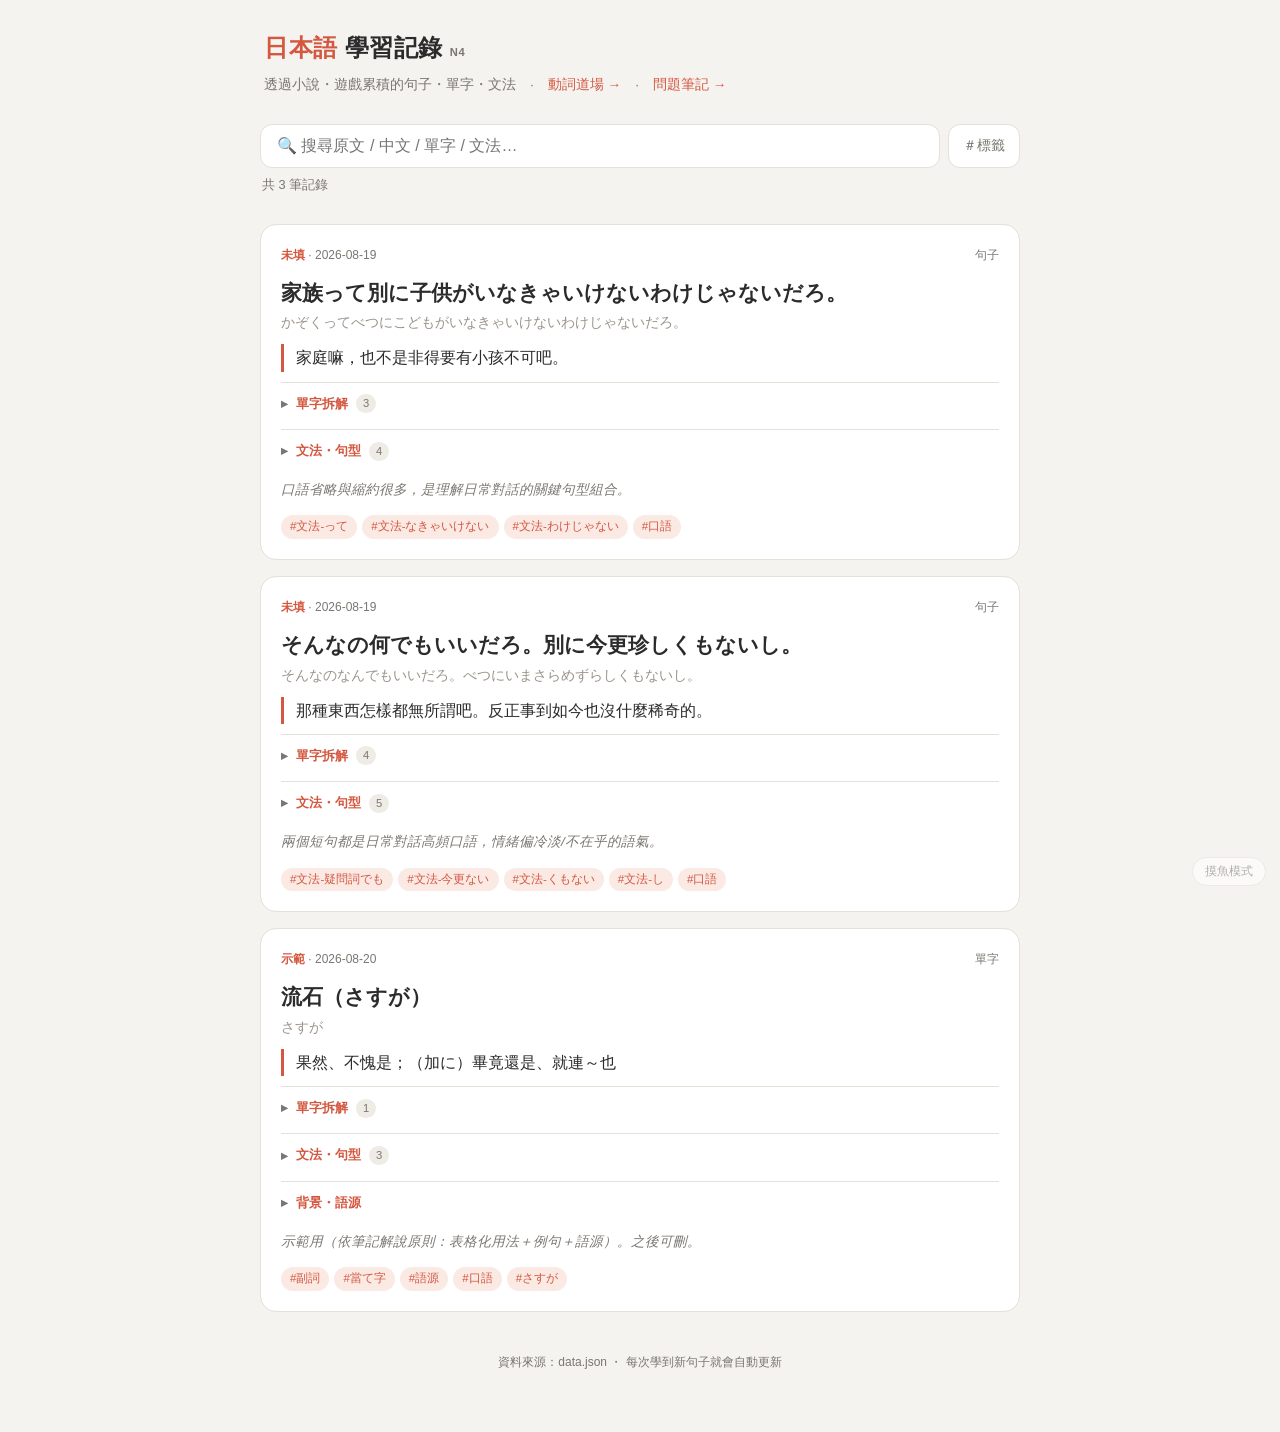
==== index.html @ e1605efd "學習記錄摸魚模式改回純黑白樸素排版(與其他頁一致)，移除偽 Excel 外框 Co-Authored-By: Claude Opus 4.8 <noreply@anthropic.com> Claud" ====
<!DOCTYPE html>
<html lang="zh-Hant">
<head>
<meta charset="UTF-8">
<meta name="viewport" content="width=device-width, initial-scale=1.0">
<title>日文學習記錄 · N4</title>
<style>
  :root {
    --bg: #f5f3ef;
    --card: #ffffff;
    --text: #2b2b2b;
    --muted: #7a7671;
    --accent: #d4573f;
    --accent-soft: #fbe9e4;
    --border: #e5e0d8;
    --tag-bg: #efece6;
    --reading: #9a938a;
    --grammar-bg: #eef4f0;
    --grammar-accent: #4a8c6f;
  }
  @media (prefers-color-scheme: dark) {
    :root {
      --bg: #1b1a18;
      --card: #262421;
      --text: #e8e4dd;
      --muted: #9a938a;
      --accent: #e8735c;
      --accent-soft: #3a2a26;
      --border: #38352f;
      --tag-bg: #322f2a;
      --reading: #8a837a;
      --grammar-bg: #21302a;
      --grammar-accent: #6bbd97;
    }
  }
  * { box-sizing: border-box; margin: 0; padding: 0; }
  body {
    font-family: -apple-system, "Hiragino Sans", "Noto Sans TC", "PingFang TC", sans-serif;
    background: var(--bg);
    color: var(--text);
    line-height: 1.7;
    padding: 0 16px 60px;
    -webkit-font-smoothing: antialiased;
  }
  header {
    max-width: 760px;
    margin: 0 auto;
    padding: 28px 4px 16px;
  }
  h1 { font-size: 1.5rem; letter-spacing: 0.5px; }
  h1 .jp { color: var(--accent); }
  .sub { color: var(--muted); font-size: 0.85rem; margin-top: 4px; }
  .controls {
    position: sticky; top: 0; z-index: 10;
    background: var(--bg);
    max-width: 760px; margin: 0 auto;
    padding: 12px 0;
  }
  #search {
    width: 100%; padding: 12px 16px;
    font-size: 1rem; border-radius: 12px;
    border: 1px solid var(--border);
    background: var(--card); color: var(--text);
    outline: none;
  }
  #search:focus { border-color: var(--accent); }
  .search-row { display: flex; gap: 8px; align-items: stretch; }
  .search-row #search { flex: 1; }
  .tag-toggle {
    flex: 0 0 auto; padding: 0 14px; border-radius: 12px;
    border: 1px solid var(--border); background: var(--card);
    color: var(--muted); font-size: 0.85rem; cursor: pointer; white-space: nowrap;
  }
  .tag-toggle[aria-expanded="true"] { background: var(--accent); color: #fff; border-color: var(--accent); }
  .tags-bar {
    display: flex; flex-wrap: wrap; gap: 6px; margin-top: 10px;
    max-height: 40vh; overflow-y: auto;
  }
  .tags-bar.collapsed { display: none; }
  .tag-filter {
    font-size: 0.78rem; padding: 4px 11px; border-radius: 999px;
    background: var(--tag-bg); color: var(--muted);
    border: 1px solid transparent; cursor: pointer; user-select: none;
  }
  .tag-filter.active { background: var(--accent); color: #fff; }
  .stats { color: var(--muted); font-size: 0.8rem; margin: 6px 2px 0; }
  main { max-width: 760px; margin: 0 auto; }
  .card {
    background: var(--card); border: 1px solid var(--border);
    border-radius: 16px; padding: 20px; margin-top: 16px;
  }
  .card-top {
    display: flex; justify-content: space-between; align-items: baseline;
    gap: 10px; margin-bottom: 12px;
  }
  .meta { font-size: 0.75rem; color: var(--muted); }
  .meta .src { color: var(--accent); font-weight: 600; }
  .original {
    font-size: 1.3rem; font-weight: 600; line-height: 1.55;
  }
  ruby rt { color: var(--reading); font-size: 0.55em; }
  .reading { color: var(--reading); font-size: 0.85rem; margin-top: 2px; }
  .translation {
    margin-top: 10px; padding-left: 12px;
    border-left: 3px solid var(--accent); color: var(--text);
  }
  .section-label {
    font-size: 0.72rem; color: var(--muted); letter-spacing: 1px;
    text-transform: uppercase; margin: 16px 0 6px;
  }
  details.sec { margin-top: 10px; border-top: 1px solid var(--border); }
  details.sec > summary {
    list-style: none; cursor: pointer; padding: 10px 0 4px;
    font-size: 0.82rem; color: var(--accent); font-weight: 600;
    display: flex; align-items: center; gap: 8px;
  }
  details.sec > summary::-webkit-details-marker { display: none; }
  details.sec > summary::before {
    content: "▸"; color: var(--muted); font-size: 0.8rem; transition: transform 0.15s;
  }
  details.sec[open] > summary::before { transform: rotate(90deg); }
  details.sec > summary .cnt {
    font-size: 0.7rem; background: var(--tag-bg); color: var(--muted);
    padding: 0 7px; border-radius: 999px; font-weight: 400;
  }
  body.work details.sec > summary { color: #333; }
  .word-row {
    display: flex; gap: 8px; flex-wrap: wrap; align-items: baseline;
    padding: 5px 0; border-bottom: 1px dashed var(--border);
  }
  .word-row:last-child { border-bottom: none; }
  .w-jp { font-weight: 600; }
  .w-reading { color: var(--reading); font-size: 0.82rem; }
  .w-pos {
    font-size: 0.68rem; background: var(--tag-bg); color: var(--muted);
    padding: 1px 7px; border-radius: 6px;
  }
  .w-mean { color: var(--text); font-size: 0.92rem; }
  .grammar {
    background: var(--grammar-bg); border-radius: 12px;
    padding: 12px 14px; margin-top: 8px;
  }
  .g-point {
    font-weight: 700; color: var(--grammar-accent);
    font-size: 0.98rem; margin-bottom: 4px;
  }
  .g-explain { font-size: 0.92rem; }
  .background {
    background: var(--grammar-bg); border-radius: 12px;
    padding: 12px 14px; margin-top: 8px; font-size: 0.9rem;
  }
  body.work .background { background: #f6f6f6; border-radius: 3px; }
  .note {
    margin-top: 12px; font-size: 0.85rem; color: var(--muted);
    font-style: italic;
  }
  .card-tags { display: flex; flex-wrap: wrap; gap: 5px; margin-top: 14px; }
  .card-tag {
    font-size: 0.72rem; padding: 2px 9px; border-radius: 999px;
    background: var(--accent-soft); color: var(--accent); cursor: pointer;
  }
  .empty { text-align: center; color: var(--muted); padding: 60px 20px; }
  footer { max-width: 760px; margin: 40px auto 0; color: var(--muted); font-size: 0.75rem; text-align: center; }

  /* 切換鈕 */
  .work-toggle {
    position: fixed; right: 14px; bottom: 14px; z-index: 50;
    font-size: 0.72rem; padding: 6px 12px; border-radius: 999px;
    background: var(--card); color: var(--muted);
    border: 1px solid var(--border); cursor: pointer; opacity: 0.55;
  }
  .work-toggle:hover { opacity: 1; }

  /* ===== 摸魚模式（WORK）：純黑白樸素排版 ===== */
  body.work {
    background: #fff; color: #1f1f1f;
    font-family: "Segoe UI", Arial, "Noto Sans TC", sans-serif;
    font-size: 13px;
  }
  body.work header .sub, body.work footer { display: none; }
  body.work h1, body.work h1 .jp, body.work h1 span { color: #202020 !important; font-size: 1rem !important; letter-spacing: 0; }
  body.work header { padding: 14px 4px 6px; border-bottom: 1px solid #d9d9d9; }
  body.work .controls { background: #fff; }
  body.work #search { border-radius: 3px; border: 1px solid #c8c8c8; background: #fff; color: #202020; }
  body.work #search:focus { border-color: #808080; }
  body.work .tag-toggle { background: #fff; color: #555; border: 1px solid #c8c8c8; }
  body.work .tag-toggle[aria-expanded="true"] { background: #555; color: #fff; border-color: #555; }
  body.work .tag-filter { border-radius: 3px; background: #f0f0f0; color: #555; border: 1px solid #dcdcdc; }
  body.work .tag-filter.active { background: #555; color: #fff; border-color: #555; }
  body.work .stats { color: #808080; }
  body.work .card { background: #fff; border: none; border-bottom: 1px solid #e2e2e2; border-radius: 0; padding: 12px 0; }
  body.work .card-top { margin-bottom: 6px; }
  body.work .meta, body.work .meta .src { color: #909090; font-weight: 400; }
  body.work .original { font-size: 1rem; font-weight: 600; color: #202020; }
  body.work .reading, body.work .w-reading, body.work ruby rt { color: #999; }
  body.work .translation { border-left: 2px solid #c8c8c8; color: #404040; }
  body.work .section-label { color: #a0a0a0; }
  body.work .w-pos { background: #f0f0f0; color: #777; border-radius: 2px; }
  body.work .grammar { background: #f6f6f6; border-radius: 3px; }
  body.work .g-point { color: #333; }
  body.work .g-explain { color: #404040; }
  body.work .card-tag { background: #f0f0f0; color: #777; border-radius: 2px; }
  body.work .note { color: #999; }
  body.work .work-toggle { background: #fff; color: #999; border: 1px solid #d0d0d0; opacity: 0.4; }
</style>
</head>
<body>
<header>
  <h1><span class="jp">日本語</span> 學習記錄 <span style="font-size:0.7rem;color:var(--muted);">N4</span></h1>
  <div class="sub">透過小說・遊戲累積的句子・單字・文法　·　<a href="drill.html" style="color:var(--accent);text-decoration:none;">動詞道場 →</a>　·　<a href="questions.html" style="color:var(--accent);text-decoration:none;">問題筆記 →</a></div>
</header>

<div class="controls">
  <div class="search-row">
    <input id="search" type="search" placeholder="🔍 搜尋原文 / 中文 / 單字 / 文法…">
    <button class="tag-toggle" id="tagToggle" aria-expanded="false">＃標籤</button>
  </div>
  <div class="tags-bar collapsed" id="tagsBar"></div>
  <div class="stats" id="stats"></div>
</div>

<main id="list"></main>
<footer>資料來源：data.json ・ 每次學到新句子就會自動更新</footer>

<button class="work-toggle" id="workToggle" title="切換摸魚模式（快捷鍵：Esc）">摸魚模式</button>

<script>
let ENTRIES = [];
let activeTag = null;
let query = "";

async function load() {
  try {
    const res = await fetch("data.json?_=" + Date.now());
    const data = await res.json();
    ENTRIES = (data.entries || []).slice().reverse(); // 最新在上
  } catch (e) {
    document.getElementById("list").innerHTML =
      '<div class="empty">無法載入 data.json<br>' + e + '</div>';
    return;
  }
  renderTags();
  render();
}

function allTags() {
  const s = new Set();
  ENTRIES.forEach(e => (e.tags || []).forEach(t => s.add(t)));
  return [...s].sort();
}

function renderTags() {
  const bar = document.getElementById("tagsBar");
  const tags = allTags();
  bar.innerHTML = "";
  tags.forEach(t => {
    const el = document.createElement("span");
    el.className = "tag-filter" + (activeTag === t ? " active" : "");
    el.textContent = "#" + t;
    el.onclick = () => { activeTag = (activeTag === t ? null : t); collapseTags(); renderTags(); render(); };
    bar.appendChild(el);
  });
}

function matches(e) {
  if (activeTag && !(e.tags || []).includes(activeTag)) return false;
  if (!query) return true;
  const q = query.toLowerCase();
  const hay = [
    e.original, e.reading, e.translation, e.source, e.note,
    ...(e.tags || []),
    ...(e.words || []).flatMap(w => [w.word, w.reading, w.meaning]),
    ...(e.grammar || []).flatMap(g => [g.point, g.explain])
  ].join(" ").toLowerCase();
  return hay.includes(q);
}

function esc(s) {
  return (s || "").replace(/[&<>]/g, c => ({ "&": "&amp;", "<": "&lt;", ">": "&gt;" }[c]));
}

function render() {
  const list = document.getElementById("list");
  const filtered = ENTRIES.filter(matches);
  document.getElementById("stats").textContent =
    `共 ${ENTRIES.length} 筆記錄` + (filtered.length !== ENTRIES.length ? `，符合 ${filtered.length} 筆` : "");
  if (!filtered.length) {
    list.innerHTML = '<div class="empty">找不到符合的記錄</div>';
    return;
  }
  list.innerHTML = filtered.map(cardHTML).join("");
  list.querySelectorAll(".card-tag").forEach(el => {
    el.onclick = () => { activeTag = el.dataset.tag; renderTags(); render(); window.scrollTo({top:0,behavior:"smooth"}); };
  });
}

function cardHTML(e) {
  const words = (e.words || []).map(w => `
    <div class="word-row">
      <span class="w-jp">${esc(w.word)}</span>
      ${w.reading && w.reading !== w.word ? `<span class="w-reading">${esc(w.reading)}</span>` : ""}
      ${w.pos ? `<span class="w-pos">${esc(w.pos)}</span>` : ""}
      <span class="w-mean">${esc(w.meaning)}</span>
    </div>`).join("");
  const grammar = (e.grammar || []).map(g => `
    <div class="grammar">
      <div class="g-point">${esc(g.point)}</div>
      <div class="g-explain">${esc(g.explain)}</div>
    </div>`).join("");
  const tags = (e.tags || []).map(t =>
    `<span class="card-tag" data-tag="${esc(t)}">#${esc(t)}</span>`).join("");
  return `
  <div class="card">
    <div class="card-top">
      <div class="meta"><span class="src">${esc(e.source || "—")}</span> · ${esc(e.date || "")}</div>
      <div class="meta">${e.type === "word" ? "單字" : "句子"}</div>
    </div>
    <div class="original">${esc(e.original)}</div>
    ${e.reading ? `<div class="reading">${esc(e.reading)}</div>` : ""}
    ${e.translation ? `<div class="translation">${esc(e.translation)}</div>` : ""}
    ${words ? `<details class="sec"><summary>單字拆解 <span class="cnt">${(e.words||[]).length}</span></summary>${words}</details>` : ""}
    ${grammar ? `<details class="sec"><summary>文法・句型 <span class="cnt">${(e.grammar||[]).length}</span></summary>${grammar}</details>` : ""}
    ${e.background ? `<details class="sec"><summary>背景・語源</summary><div class="background">${esc(e.background)}</div></details>` : ""}
    ${e.note ? `<div class="note">${esc(e.note)}</div>` : ""}
    ${tags ? `<div class="card-tags">${tags}</div>` : ""}
  </div>`;
}

document.getElementById("search").addEventListener("input", ev => {
  query = ev.target.value.trim();
  render();
});

// 標籤收合切換
const tagToggle = document.getElementById("tagToggle");
function collapseTags() {
  document.getElementById("tagsBar").classList.add("collapsed");
  tagToggle.setAttribute("aria-expanded", "false");
}
tagToggle.onclick = () => {
  const bar = document.getElementById("tagsBar");
  const open = bar.classList.toggle("collapsed") === false;
  tagToggle.setAttribute("aria-expanded", open ? "true" : "false");
};

// ===== 摸魚模式（純黑白樸素） =====
const workBtn = document.getElementById("workToggle");
function applyWork(on) {
  document.body.classList.toggle("work", on);
  document.title = on ? "工作紀錄_2026Q3.xlsx - Excel" : "日文學習記錄 · N4";
  workBtn.textContent = on ? "一般模式" : "摸魚模式";
  localStorage.setItem("workMode", on ? "1" : "0");
}
workBtn.onclick = () => applyWork(!document.body.classList.contains("work"));
document.addEventListener("keydown", e => {
  if (e.key === "Escape") applyWork(!document.body.classList.contains("work"));
});
applyWork(localStorage.getItem("workMode") === "1");

load();
</script>
</body>
</html>
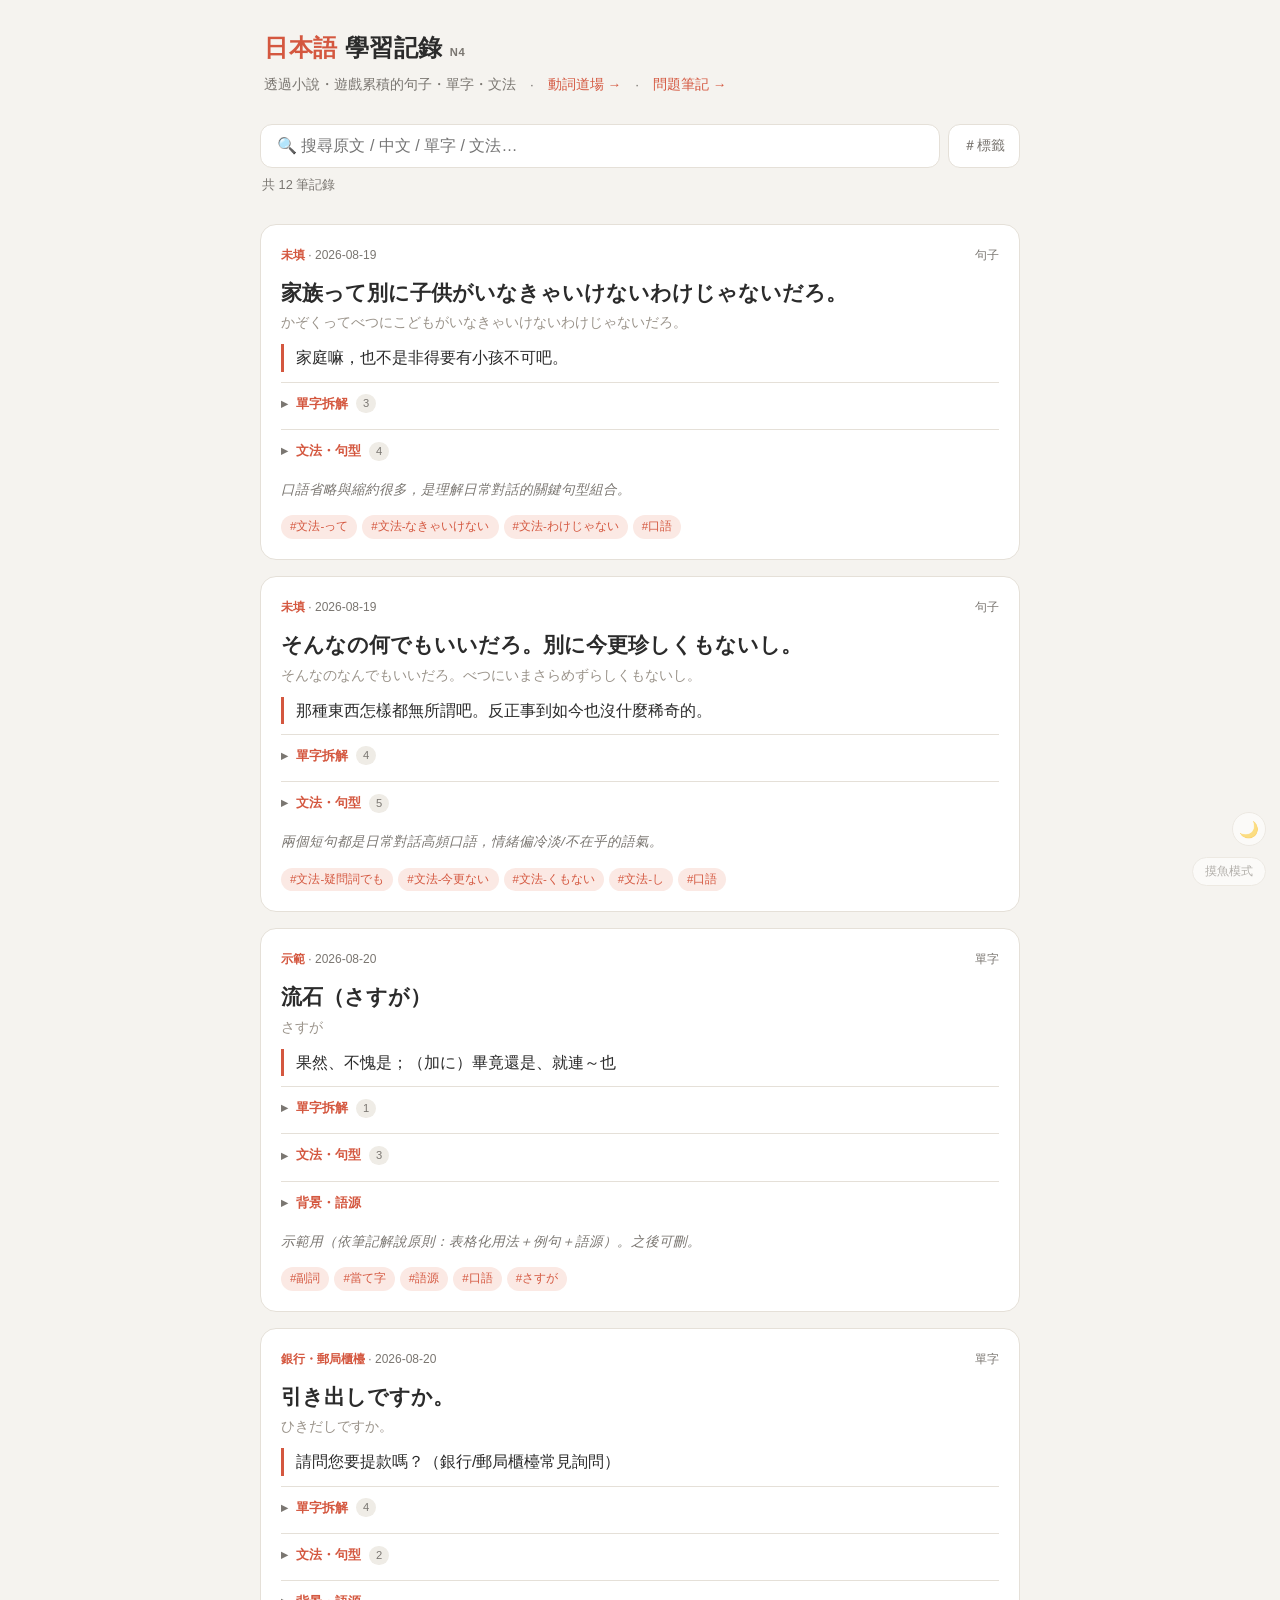
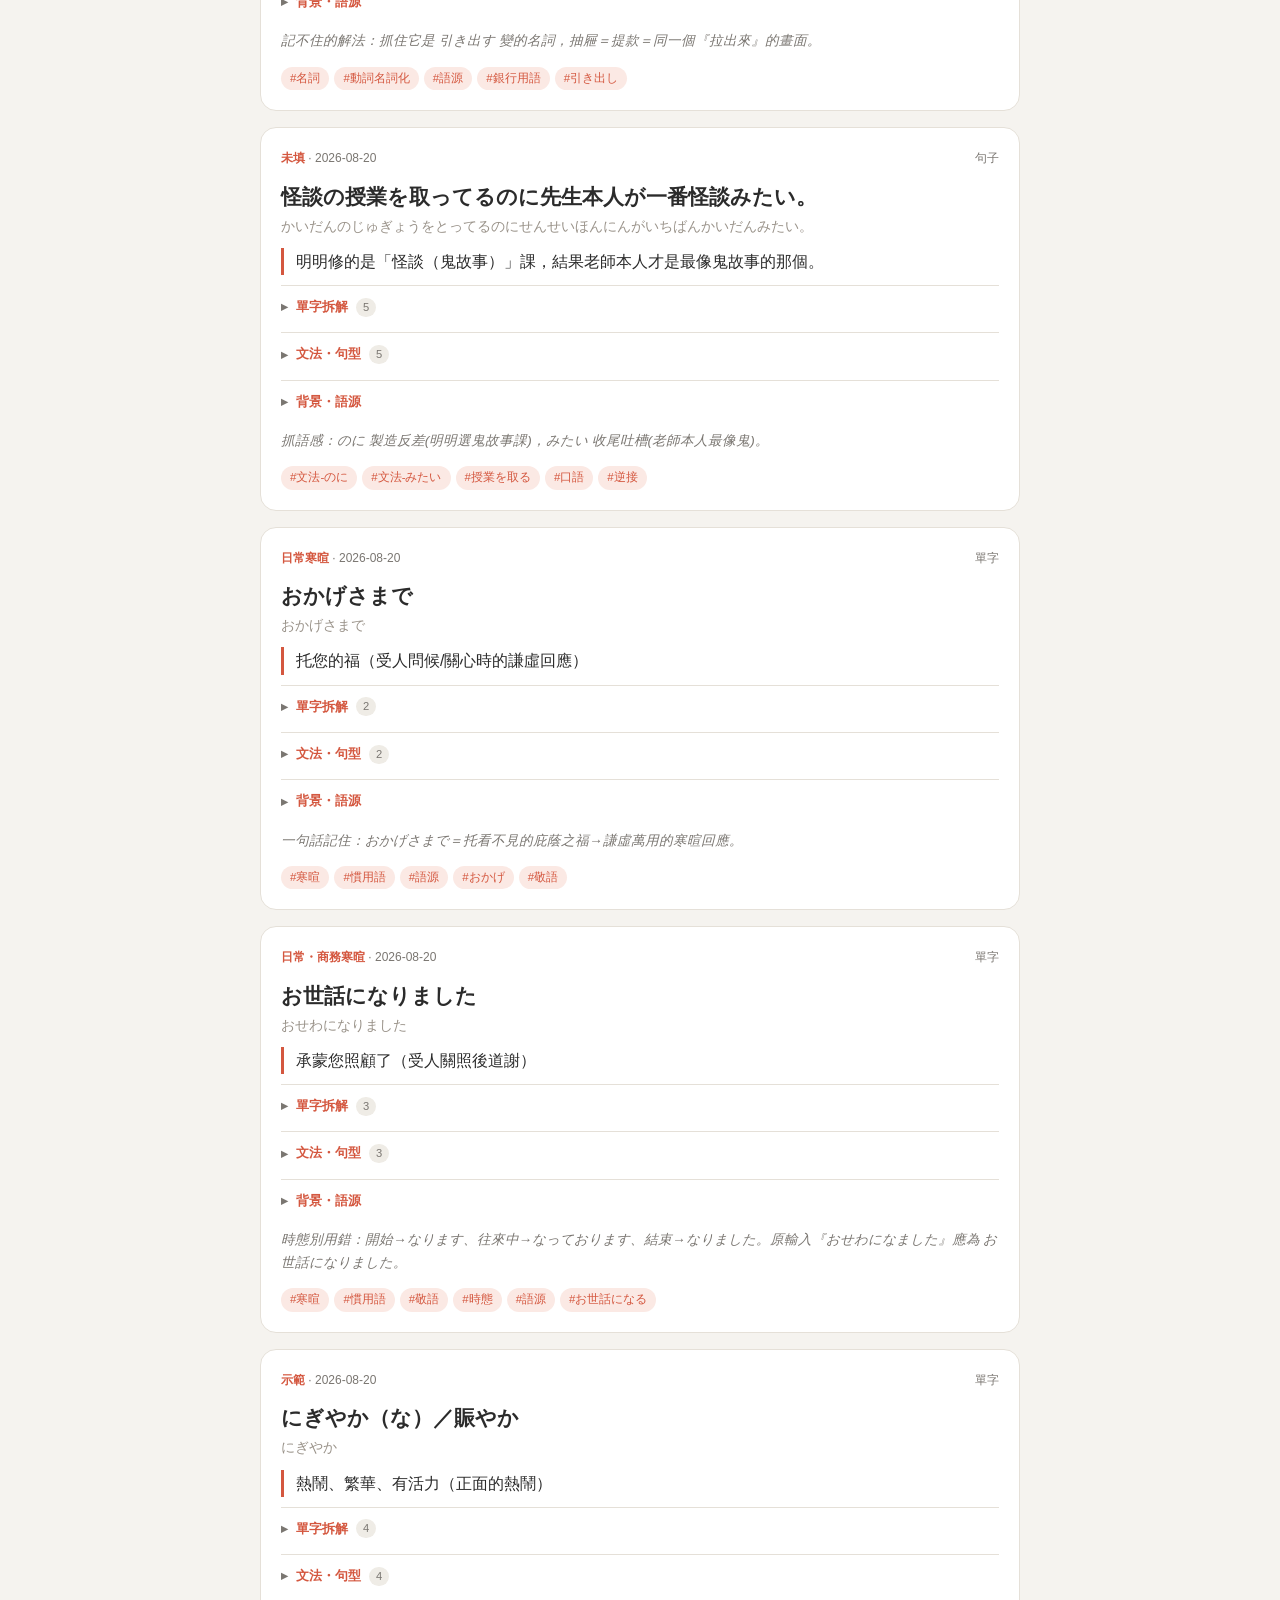
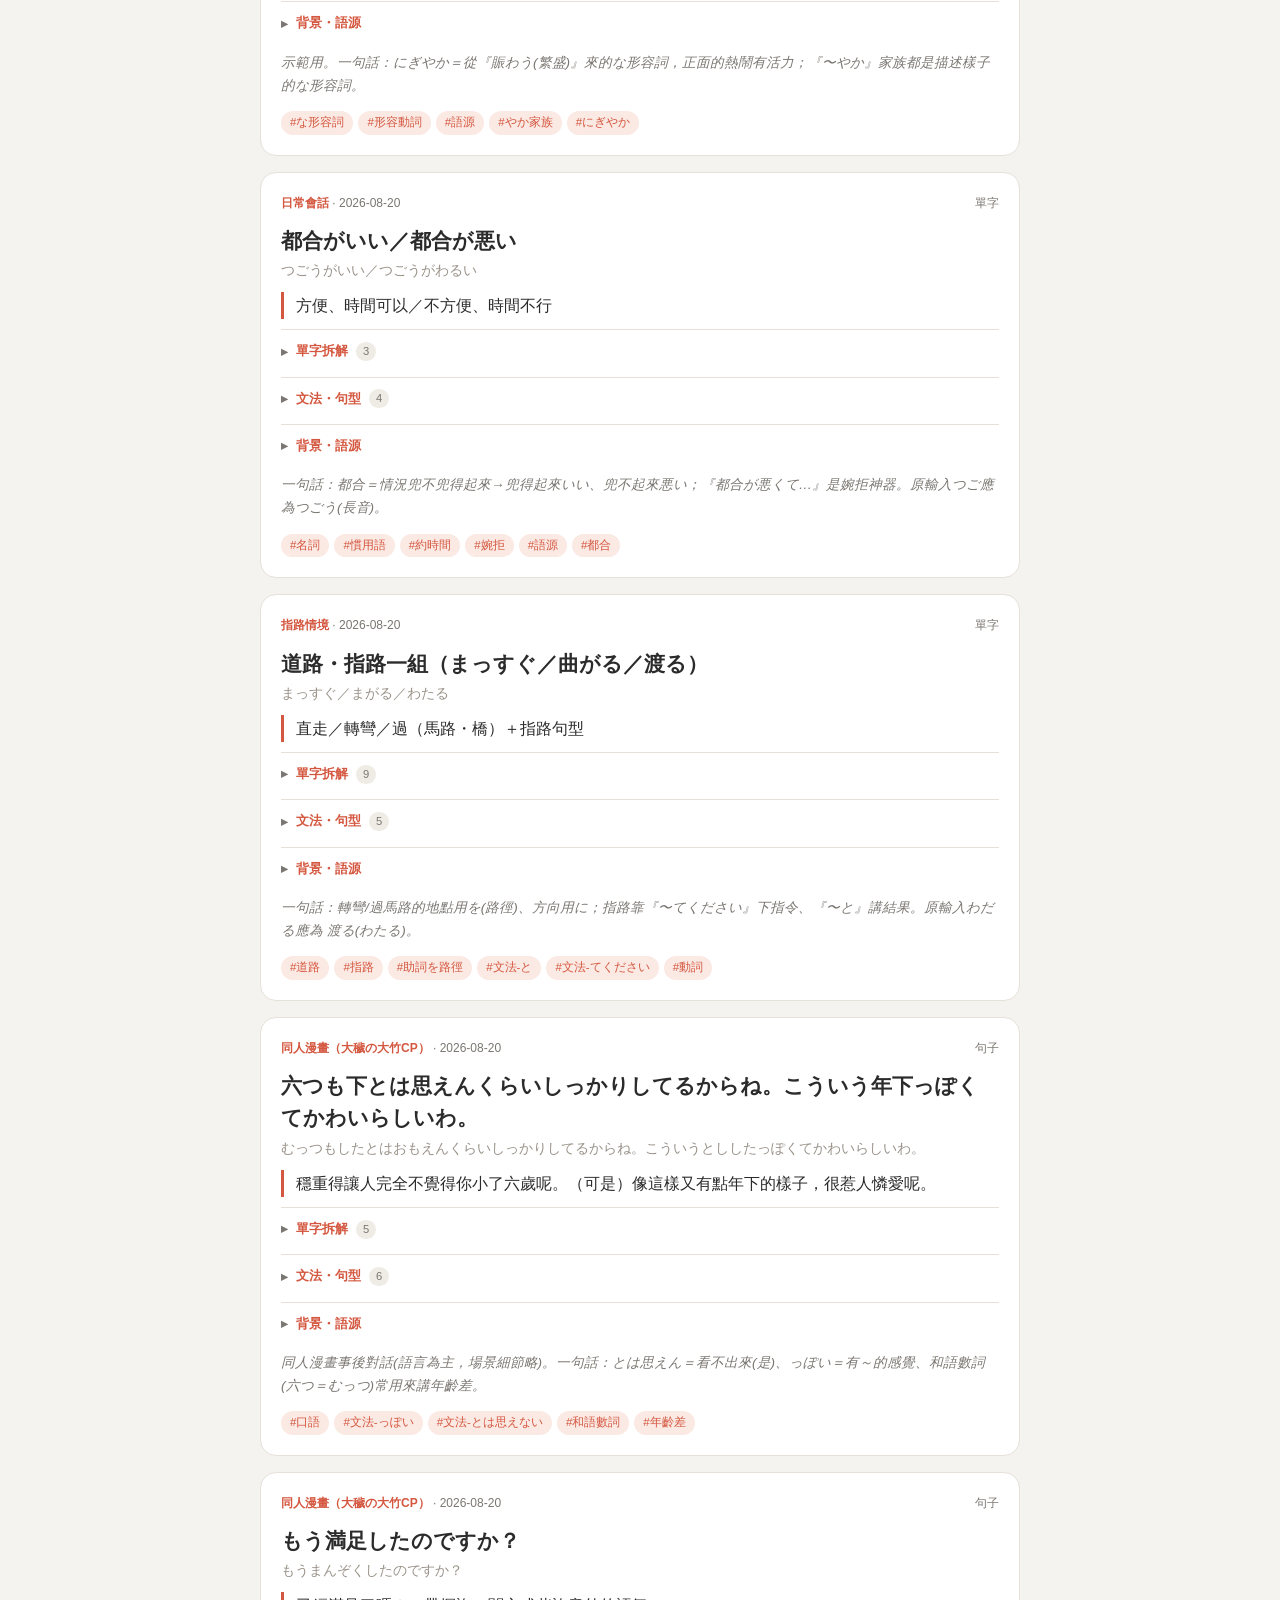
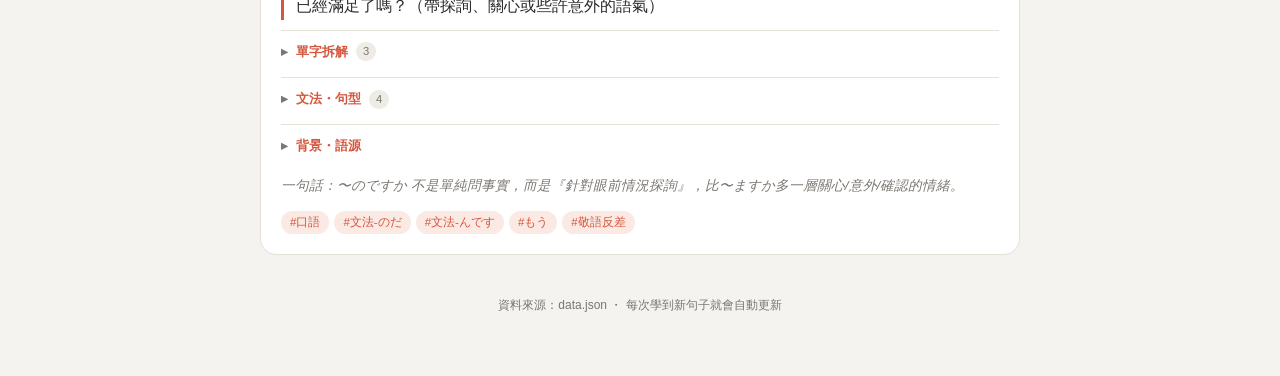
==== commit 2a8c2fc2: "三頁新增手動深色/淺色模式切換鈕(🌙/☀️)，獨立於系統設定並記住選擇，摸魚模式時隱藏 Co-Authored-By: Claude Sonnet 5 <noreply@anthropic.com> " ====
--- a/index.html
+++ b/index.html
@@ -19,7 +19,7 @@
     --grammar-accent: #4a8c6f;
   }
   @media (prefers-color-scheme: dark) {
-    :root {
+    :root:not([data-theme="light"]) {
       --bg: #1b1a18;
       --card: #262421;
       --text: #e8e4dd;
@@ -33,6 +33,19 @@
       --grammar-accent: #6bbd97;
     }
   }
+  :root[data-theme="dark"] {
+    --bg: #1b1a18;
+    --card: #262421;
+    --text: #e8e4dd;
+    --muted: #9a938a;
+    --accent: #e8735c;
+    --accent-soft: #3a2a26;
+    --border: #38352f;
+    --tag-bg: #322f2a;
+    --reading: #8a837a;
+    --grammar-bg: #21302a;
+    --grammar-accent: #6bbd97;
+  }
   * { box-sizing: border-box; margin: 0; padding: 0; }
   body {
     font-family: -apple-system, "Hiragino Sans", "Noto Sans TC", "PingFang TC", sans-serif;
@@ -170,6 +183,15 @@
     border: 1px solid var(--border); cursor: pointer; opacity: 0.55;
   }
   .work-toggle:hover { opacity: 1; }
+  .theme-toggle {
+    position: fixed; right: 14px; bottom: 54px; z-index: 50;
+    width: 34px; height: 34px; border-radius: 999px;
+    background: var(--card); color: var(--muted);
+    border: 1px solid var(--border); cursor: pointer; opacity: 0.55;
+    font-size: 1rem; display: flex; align-items: center; justify-content: center;
+  }
+  .theme-toggle:hover { opacity: 1; }
+  body.work .theme-toggle { display: none; }
 
   /* ===== 摸魚模式（WORK）：純黑白樸素排版 ===== */
   body.work {
@@ -222,6 +244,7 @@
 <main id="list"></main>
 <footer>資料來源：data.json ・ 每次學到新句子就會自動更新</footer>
 
+<button class="theme-toggle" id="themeToggle" title="切換深色/淺色模式">🌙</button>
 <button class="work-toggle" id="workToggle" title="切換摸魚模式（快捷鍵：Esc）">摸魚模式</button>
 
 <script>
@@ -343,6 +366,25 @@
   tagToggle.setAttribute("aria-expanded", open ? "true" : "false");
 };
 
+// ===== 深色/淺色模式 =====
+const themeBtn = document.getElementById("themeToggle");
+function applyTheme(theme) {
+  // theme: "dark" | "light" | null(跟隨系統)
+  if (theme) document.documentElement.setAttribute("data-theme", theme);
+  else document.documentElement.removeAttribute("data-theme");
+  const isDark = theme ? theme === "dark" :
+    window.matchMedia("(prefers-color-scheme: dark)").matches;
+  themeBtn.textContent = isDark ? "☀️" : "🌙";
+}
+themeBtn.onclick = () => {
+  const cur = document.documentElement.getAttribute("data-theme");
+  const isDarkNow = cur ? cur === "dark" : window.matchMedia("(prefers-color-scheme: dark)").matches;
+  const next = isDarkNow ? "light" : "dark";
+  localStorage.setItem("theme", next);
+  applyTheme(next);
+};
+applyTheme(localStorage.getItem("theme"));
+
 // ===== 摸魚模式（純黑白樸素） =====
 const workBtn = document.getElementById("workToggle");
 function applyWork(on) {
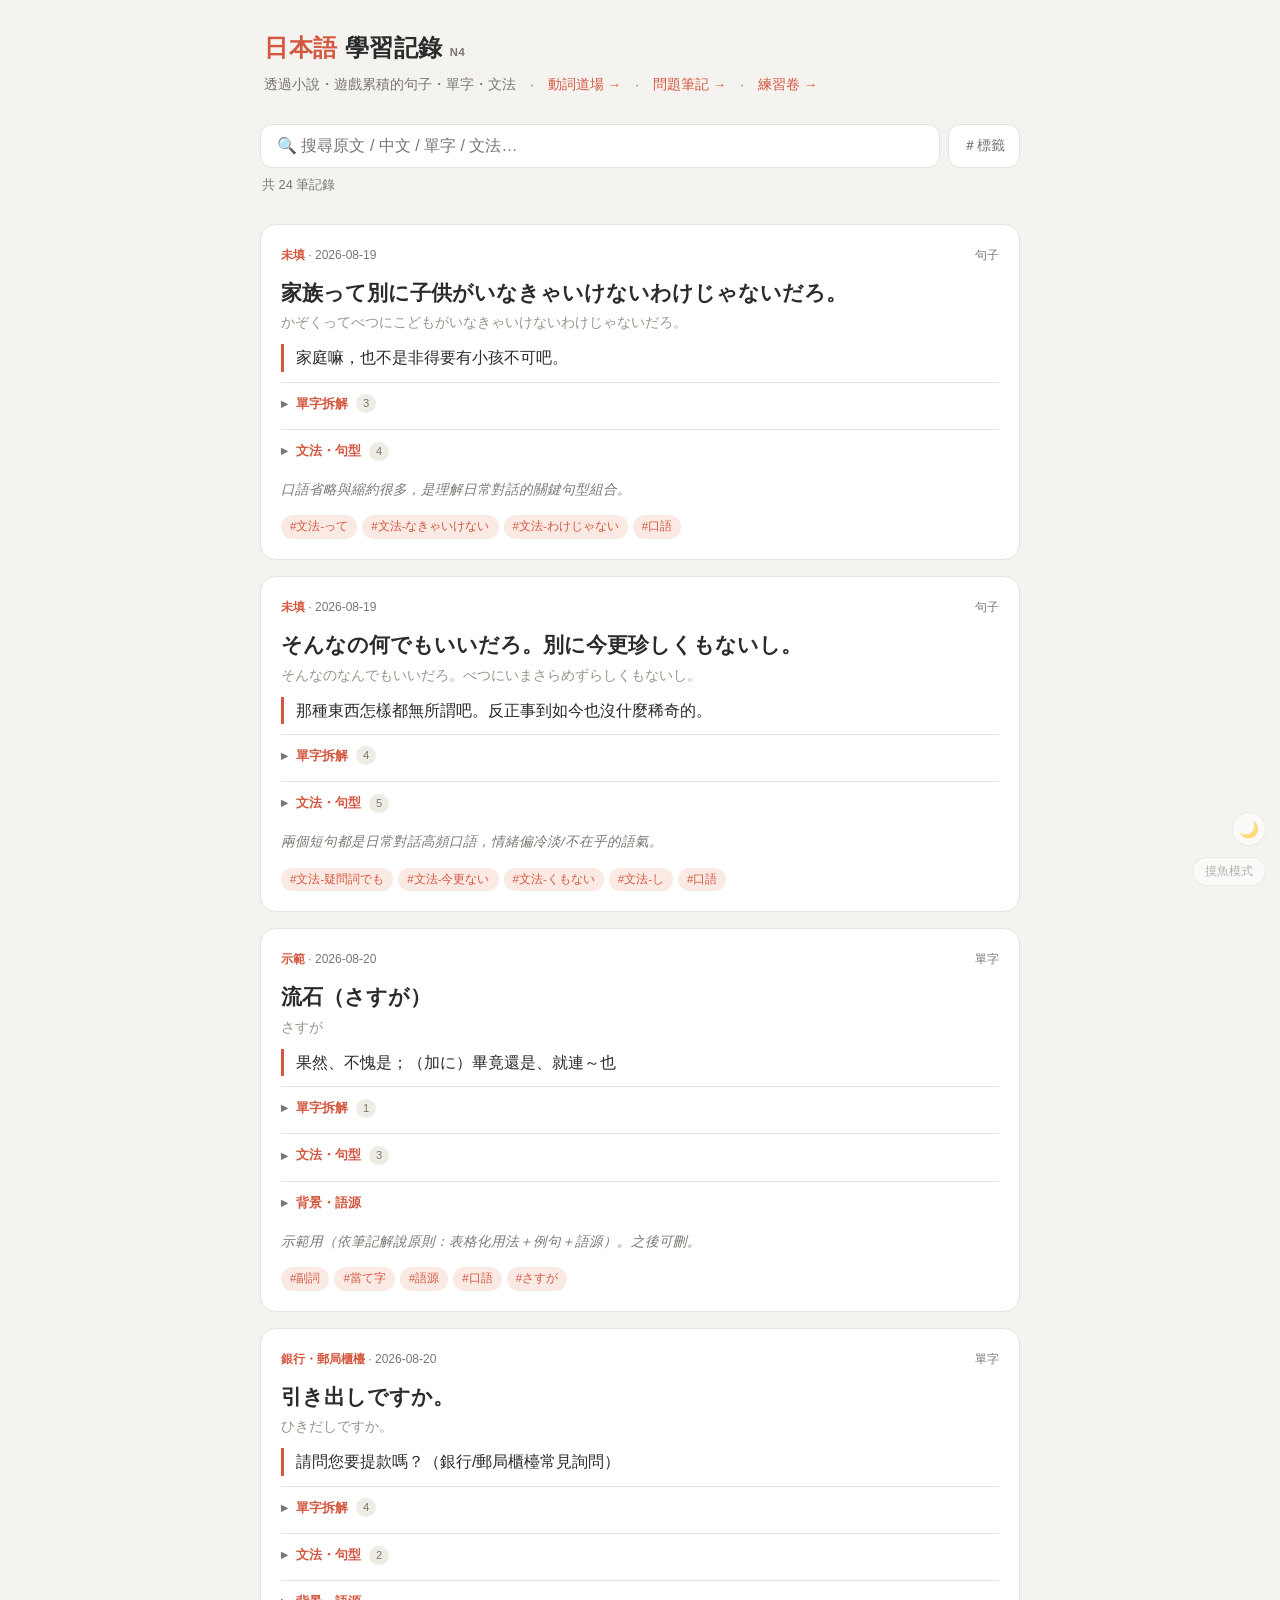
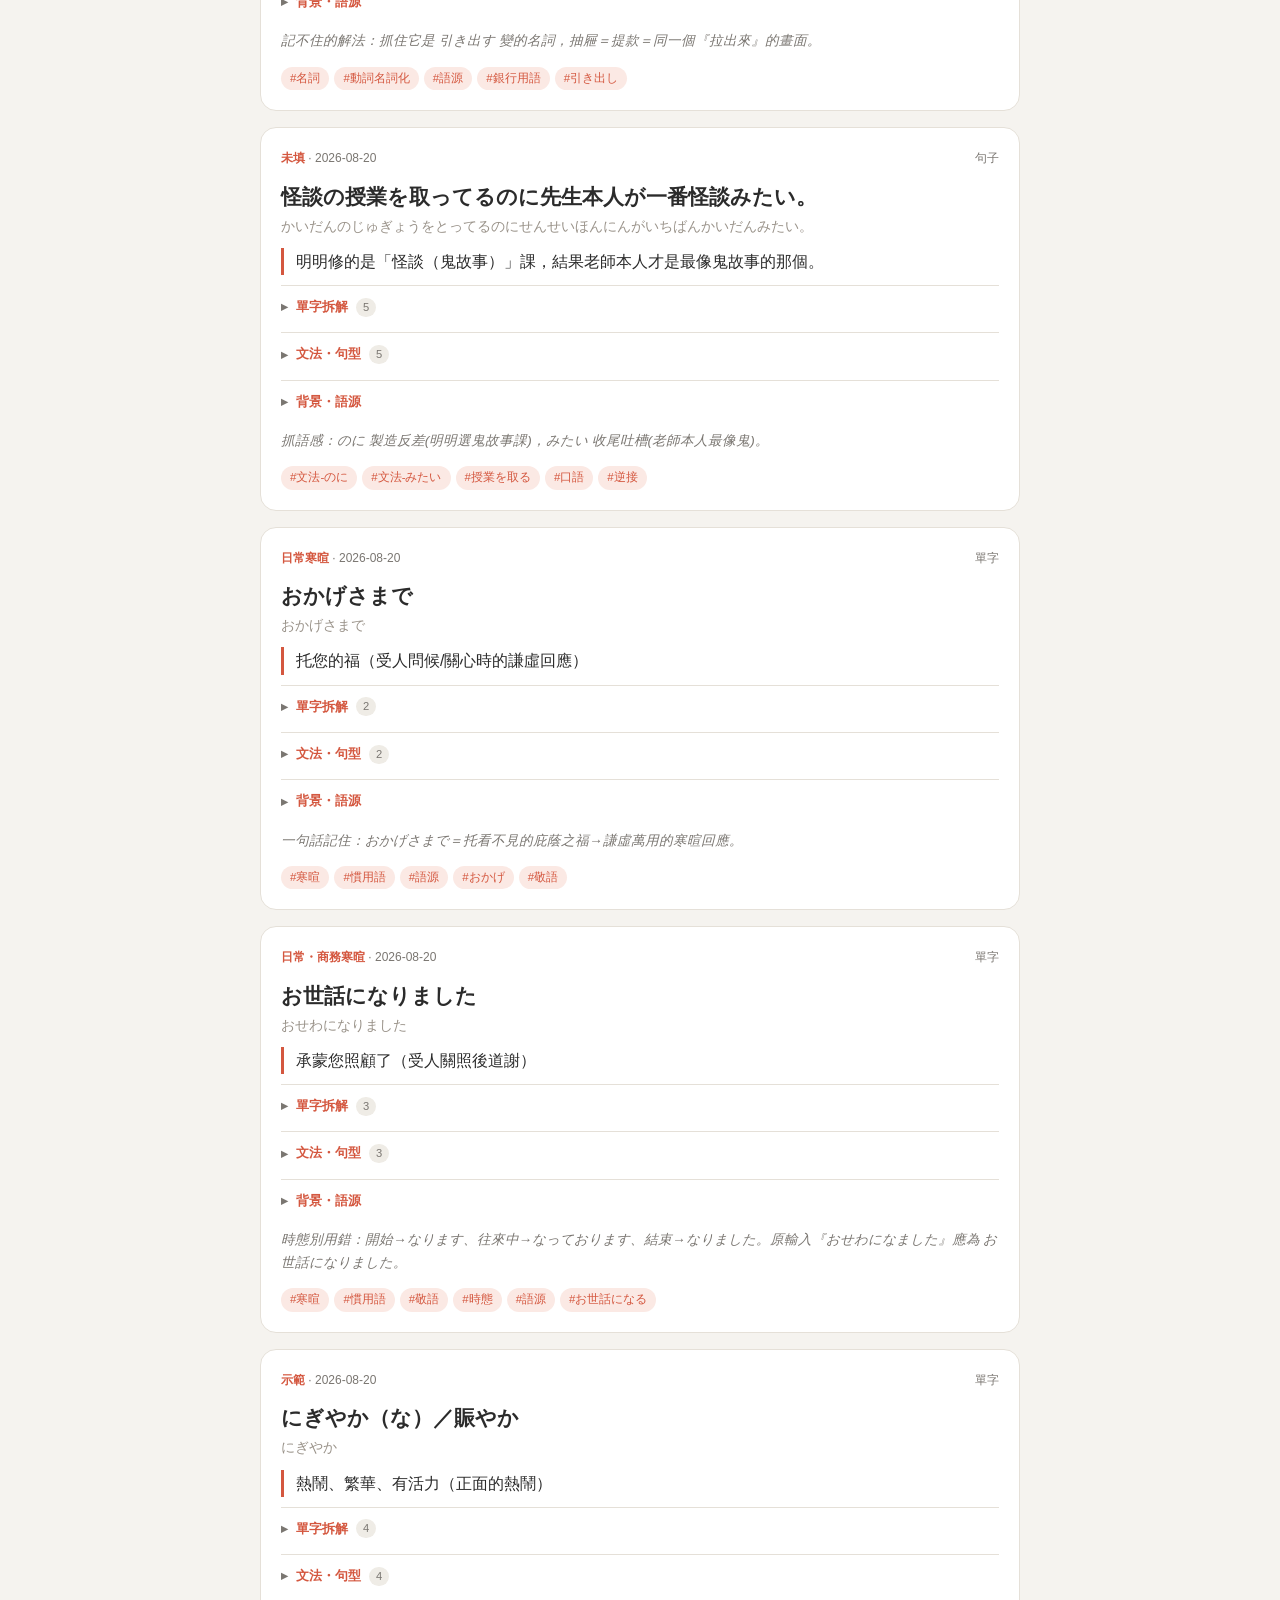
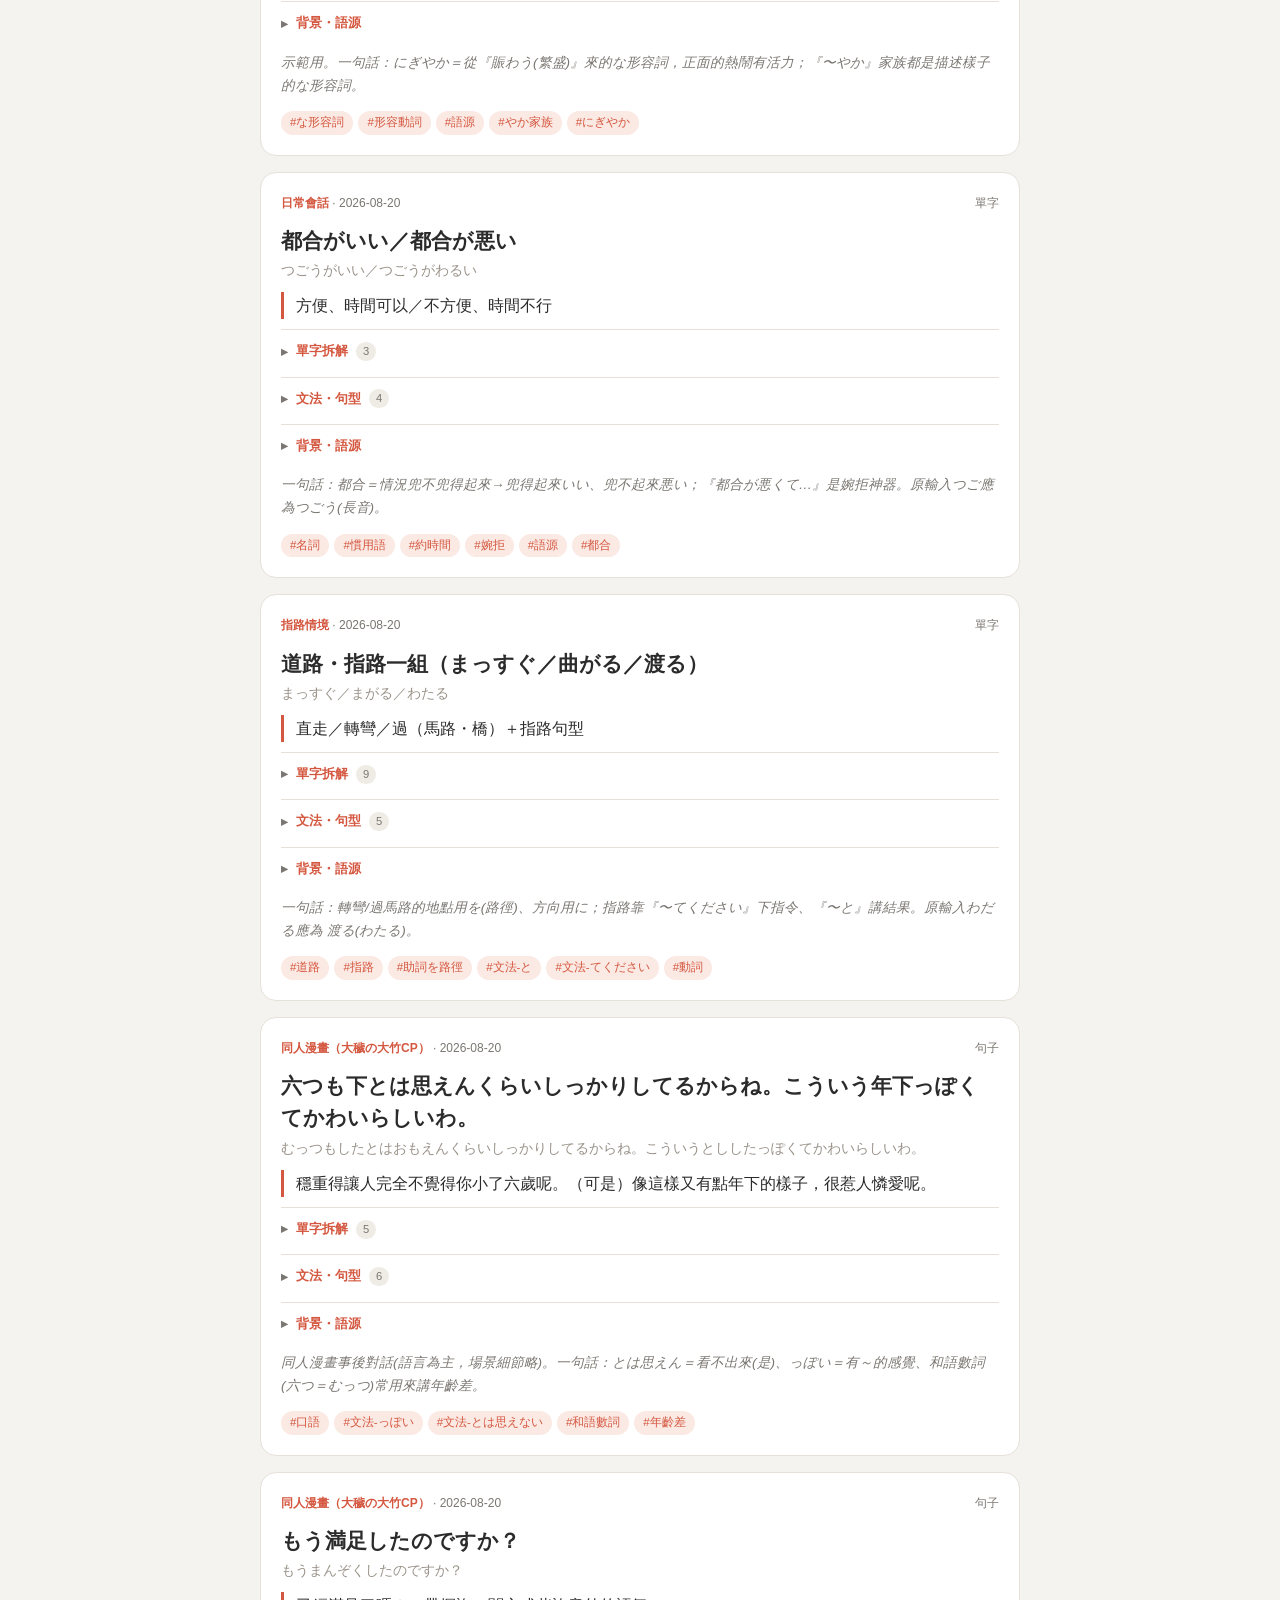
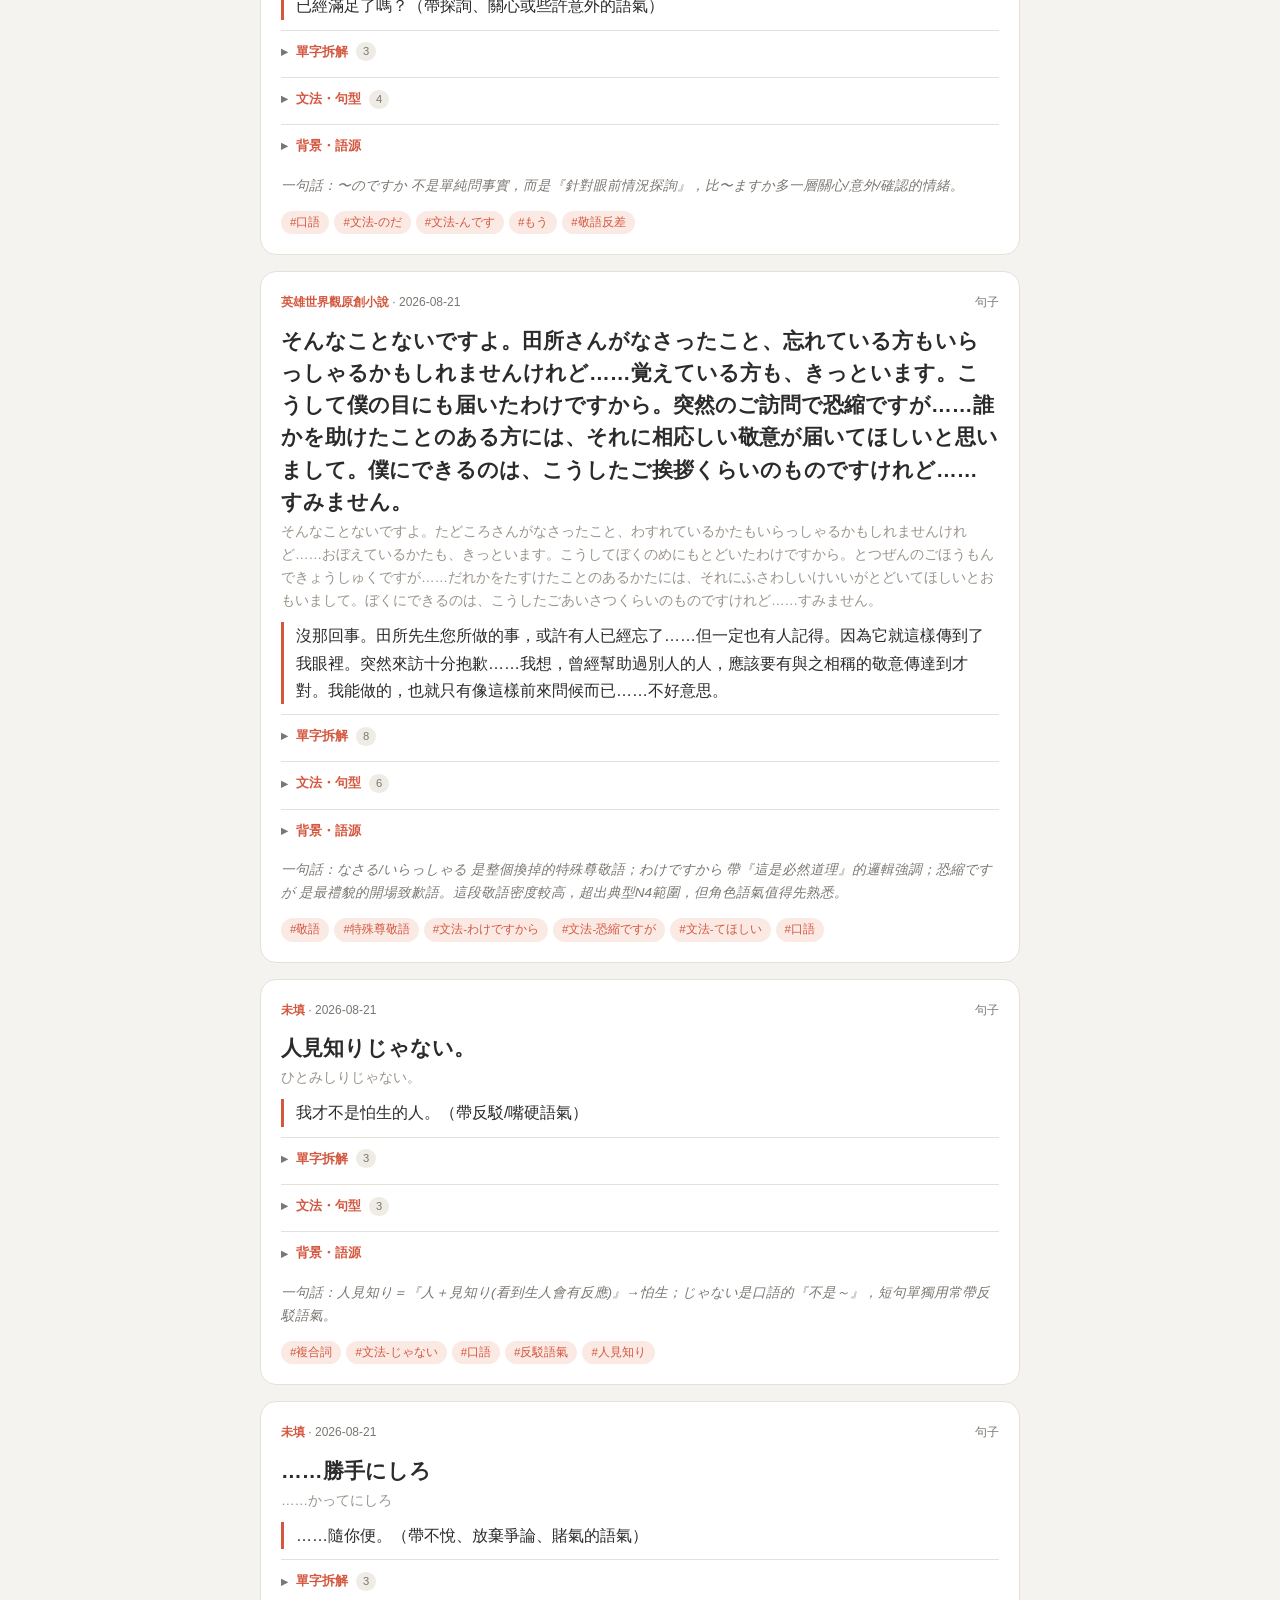
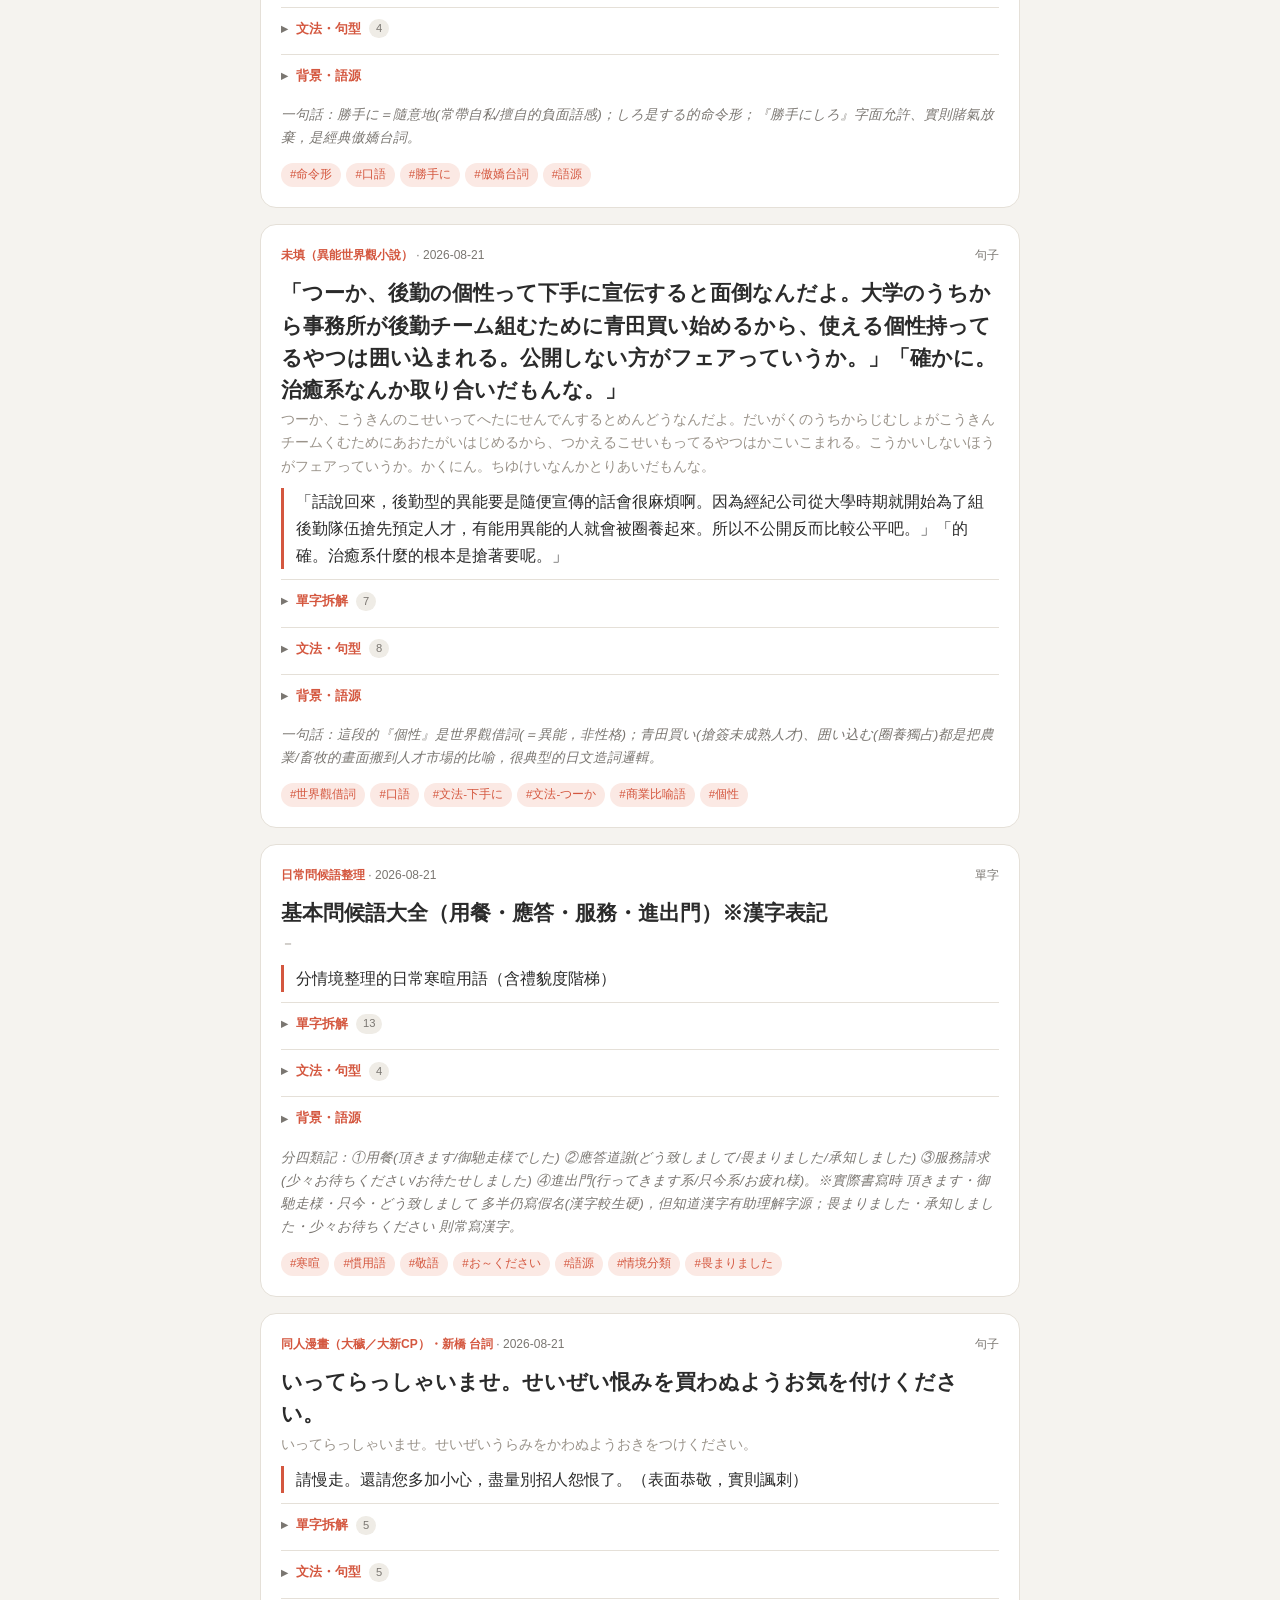
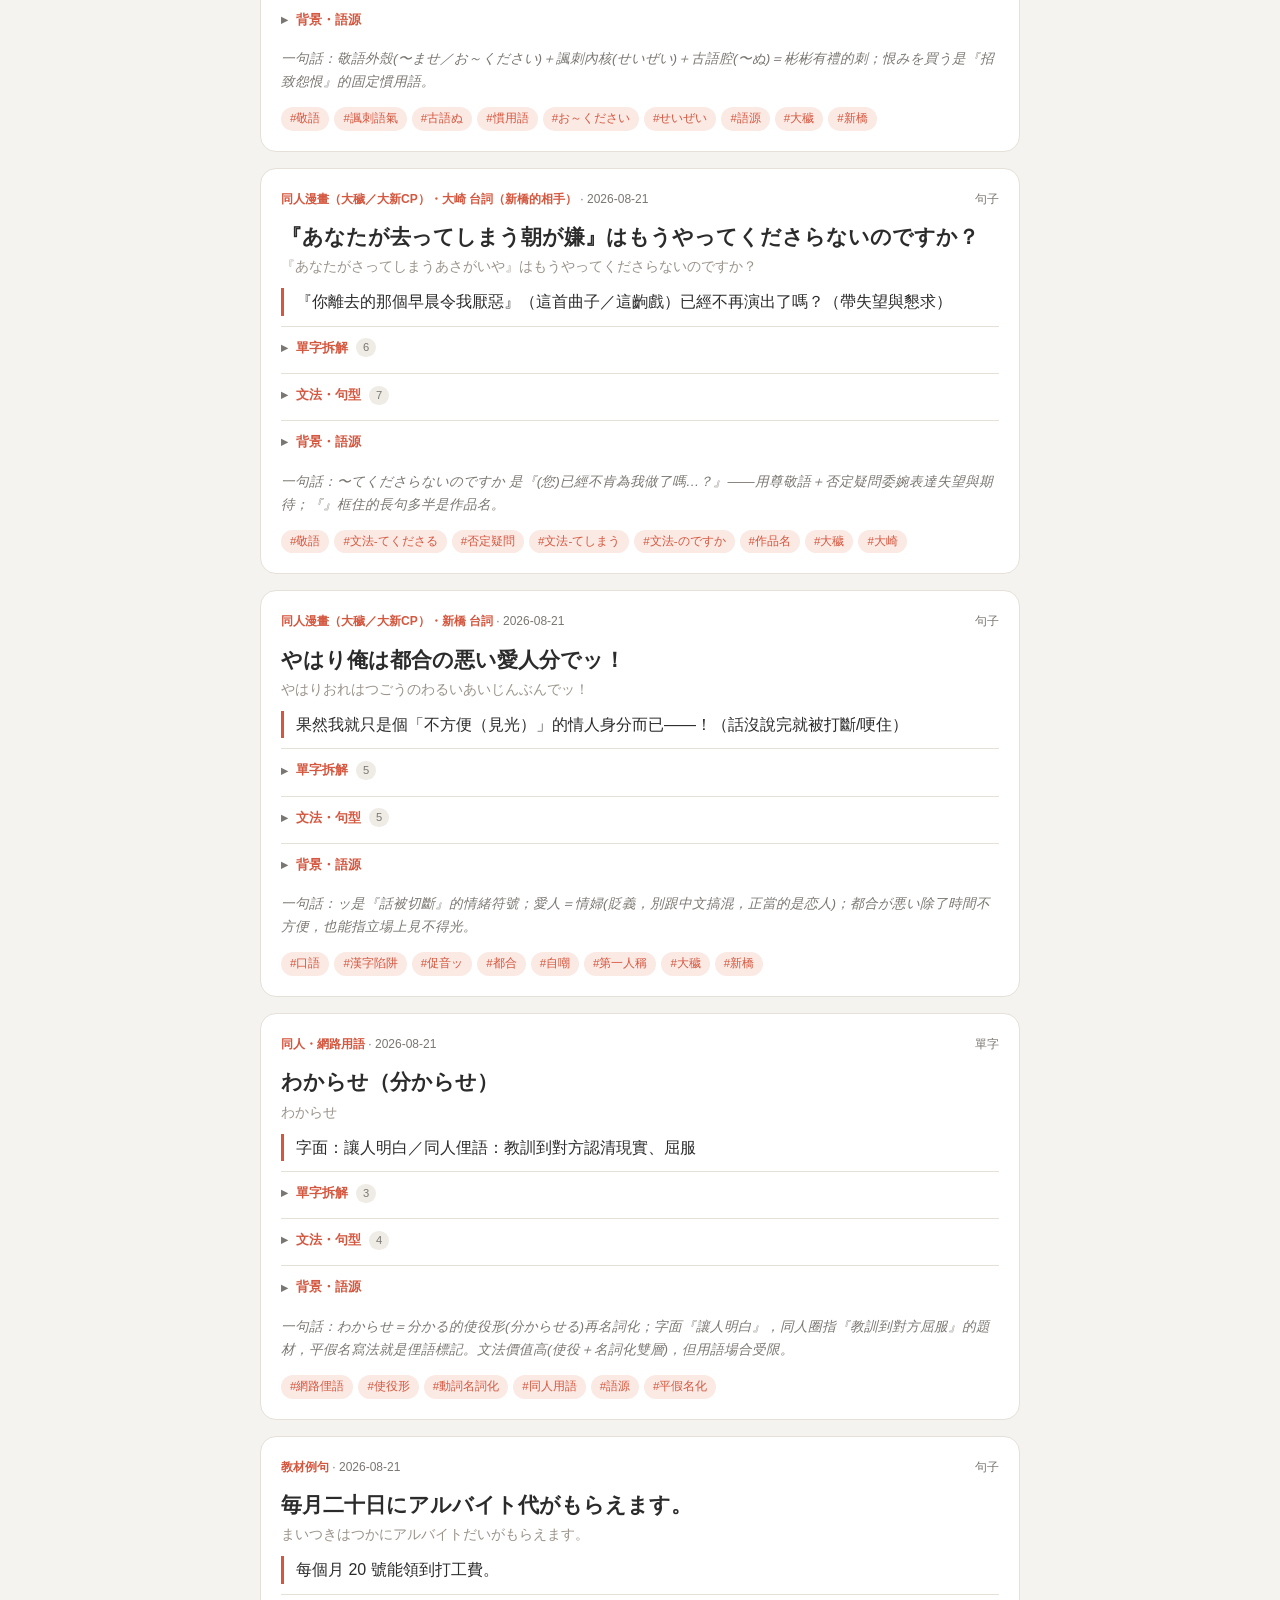
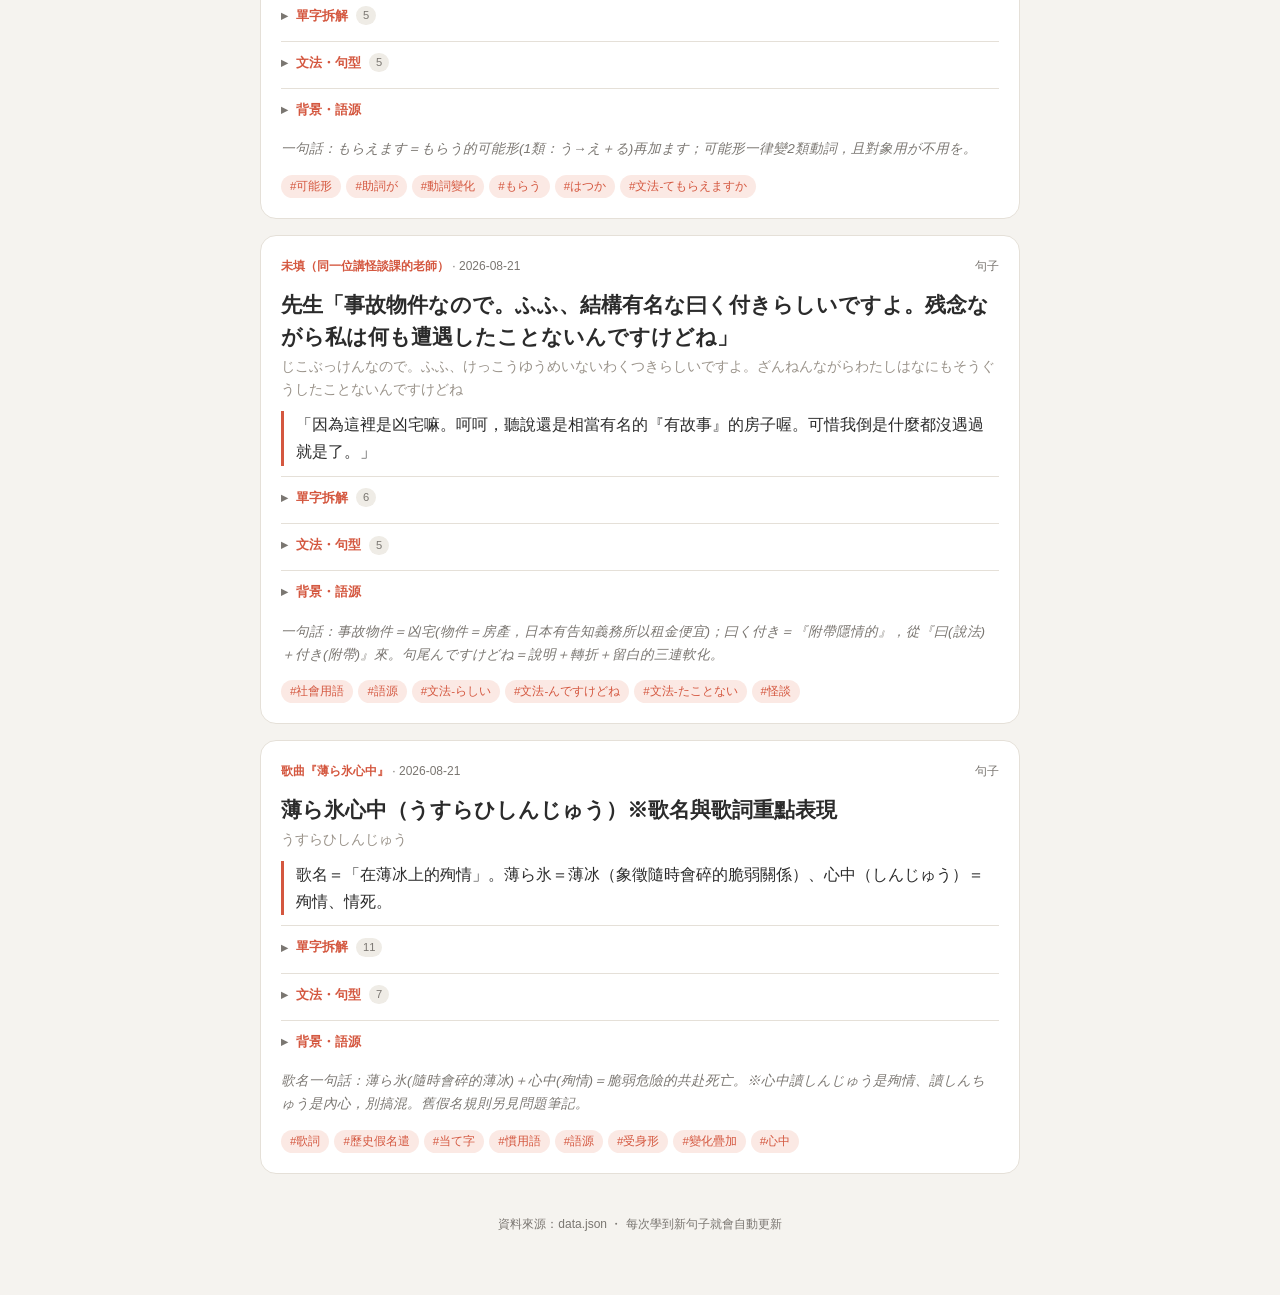
==== commit a5d23694: "新增 5 頁 A4 動詞變化練習卷與詳解答案卷 - tools/make-worksheet.js：由 verbs.js 變化引擎自動產生題目與答案，   所有答案皆由引擎計算，避免手寫出錯 - wo" ====
--- a/index.html
+++ b/index.html
@@ -229,7 +229,7 @@
 <body>
 <header>
   <h1><span class="jp">日本語</span> 學習記錄 <span style="font-size:0.7rem;color:var(--muted);">N4</span></h1>
-  <div class="sub">透過小說・遊戲累積的句子・單字・文法　·　<a href="drill.html" style="color:var(--accent);text-decoration:none;">動詞道場 →</a>　·　<a href="questions.html" style="color:var(--accent);text-decoration:none;">問題筆記 →</a></div>
+  <div class="sub">透過小說・遊戲累積的句子・單字・文法　·　<a href="drill.html" style="color:var(--accent);text-decoration:none;">動詞道場 →</a>　·　<a href="questions.html" style="color:var(--accent);text-decoration:none;">問題筆記 →</a>　·　<a href="worksheet.html" style="color:var(--accent);text-decoration:none;">練習卷 →</a></div>
 </header>
 
 <div class="controls">
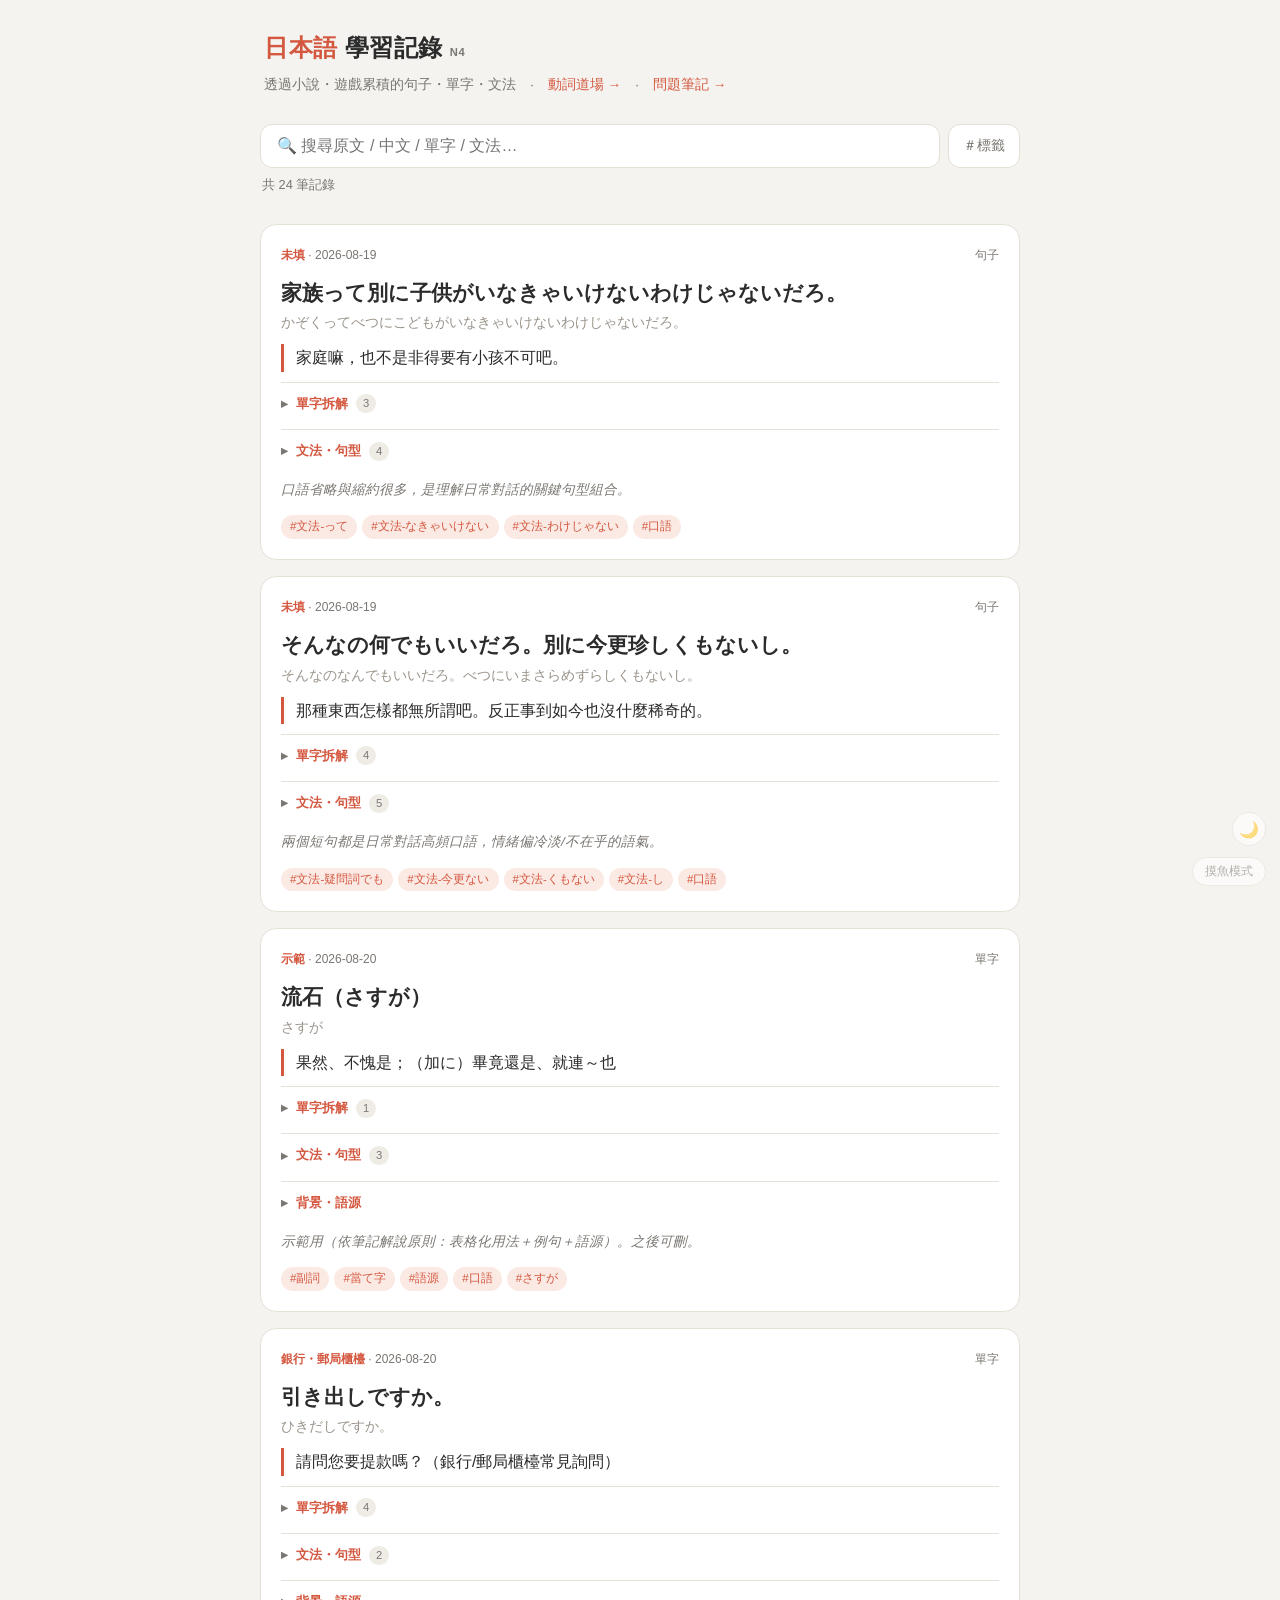
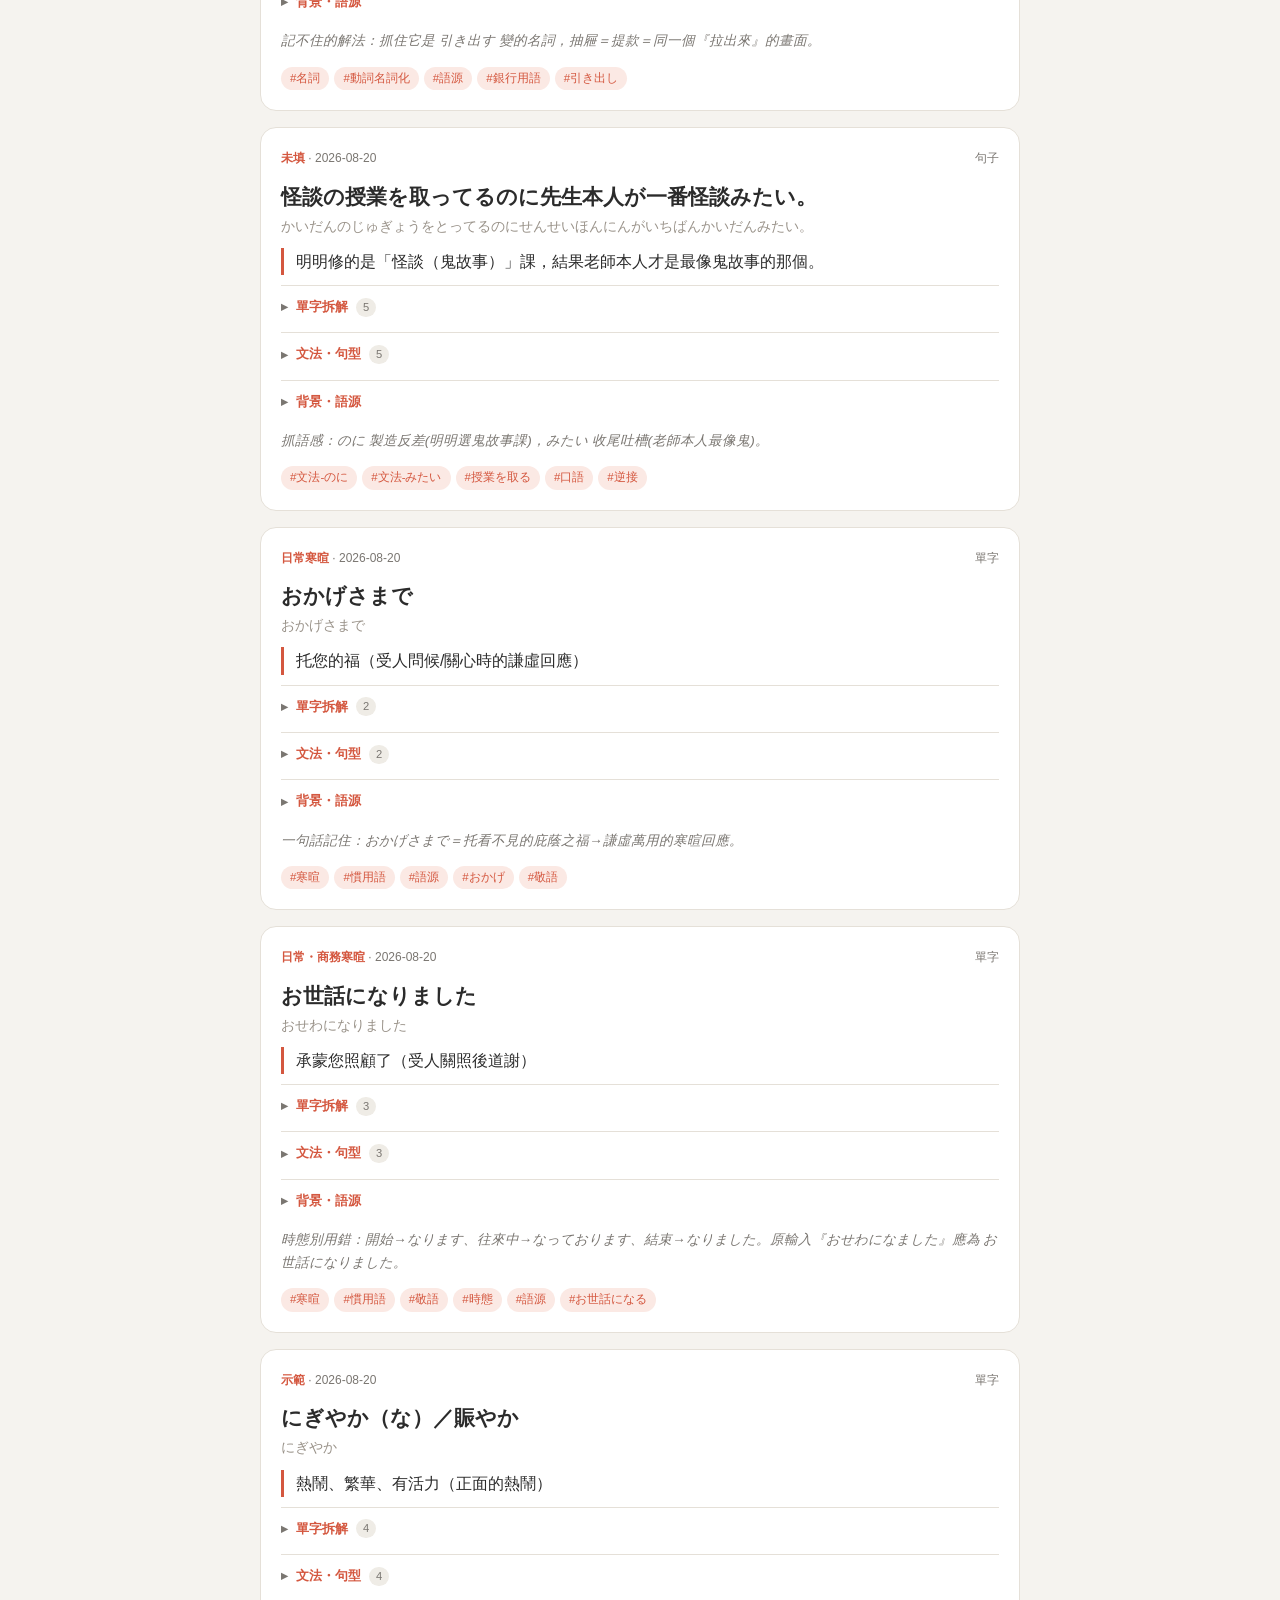
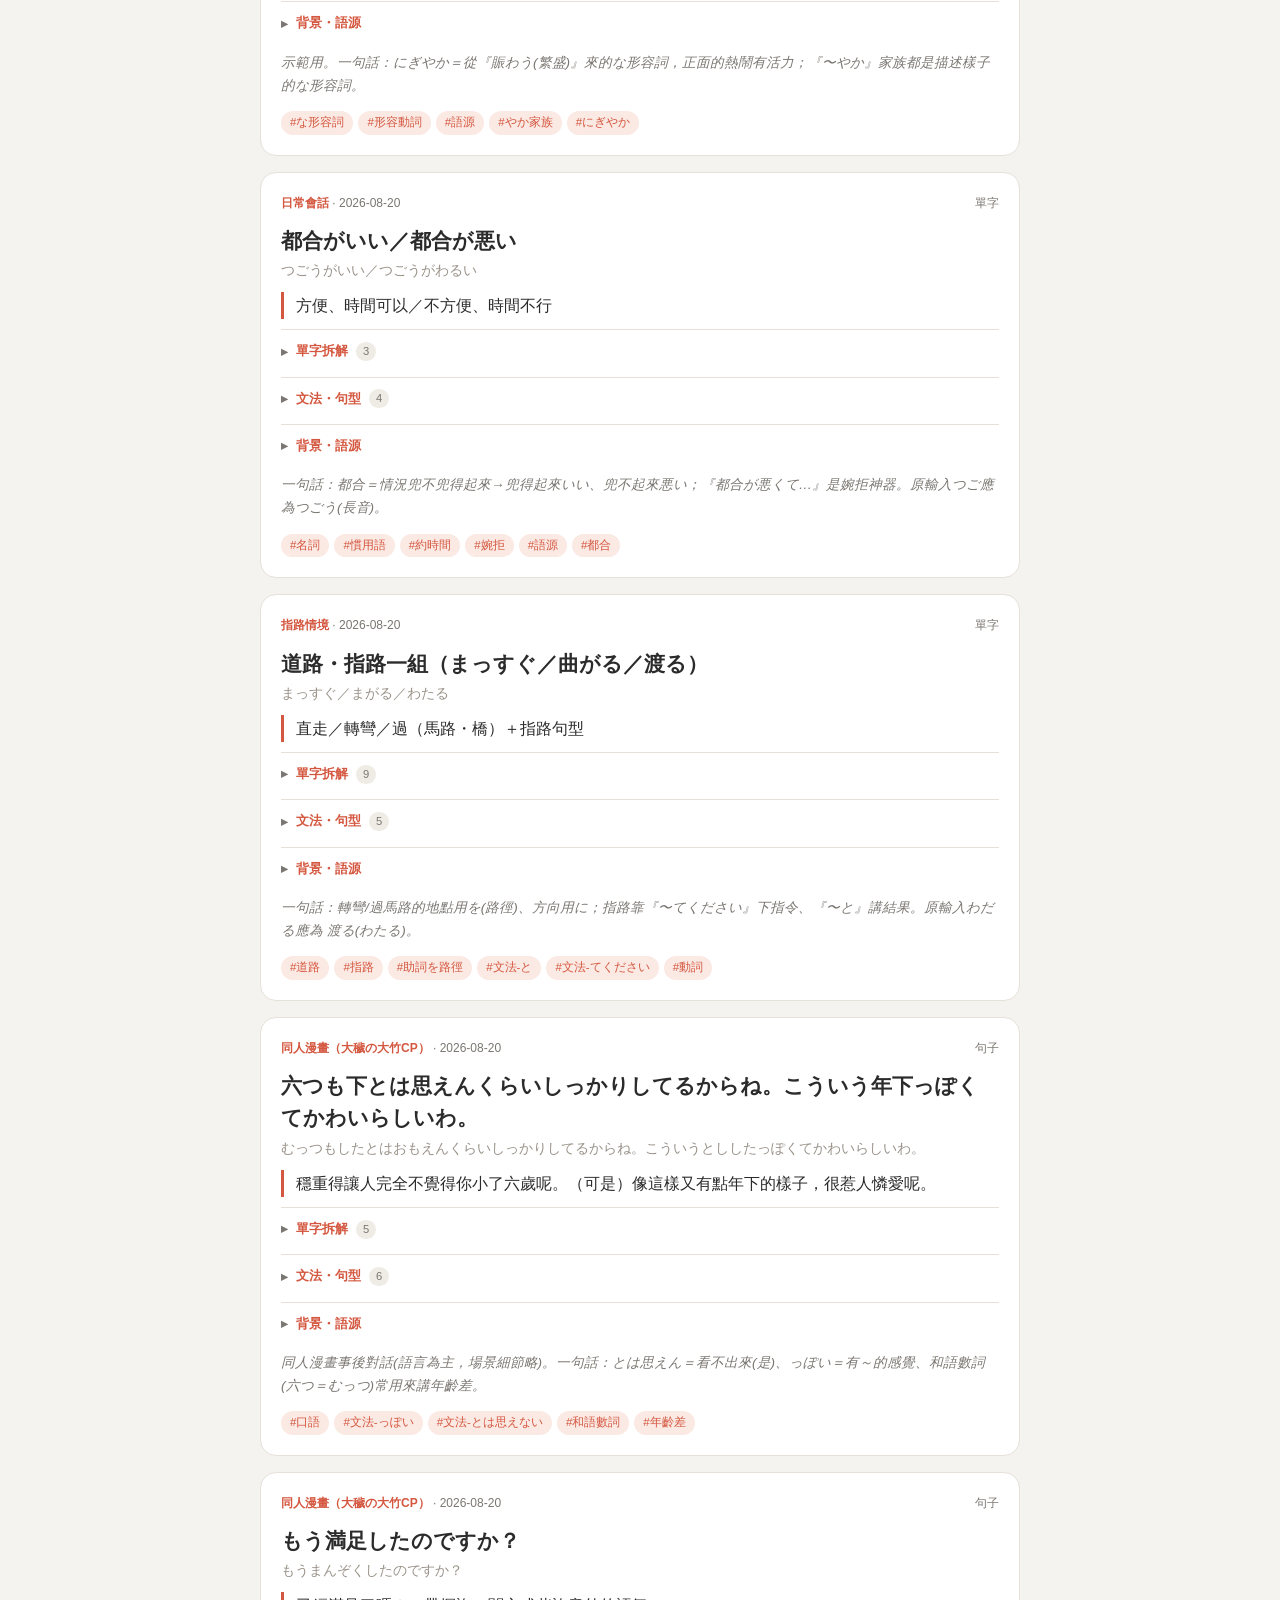
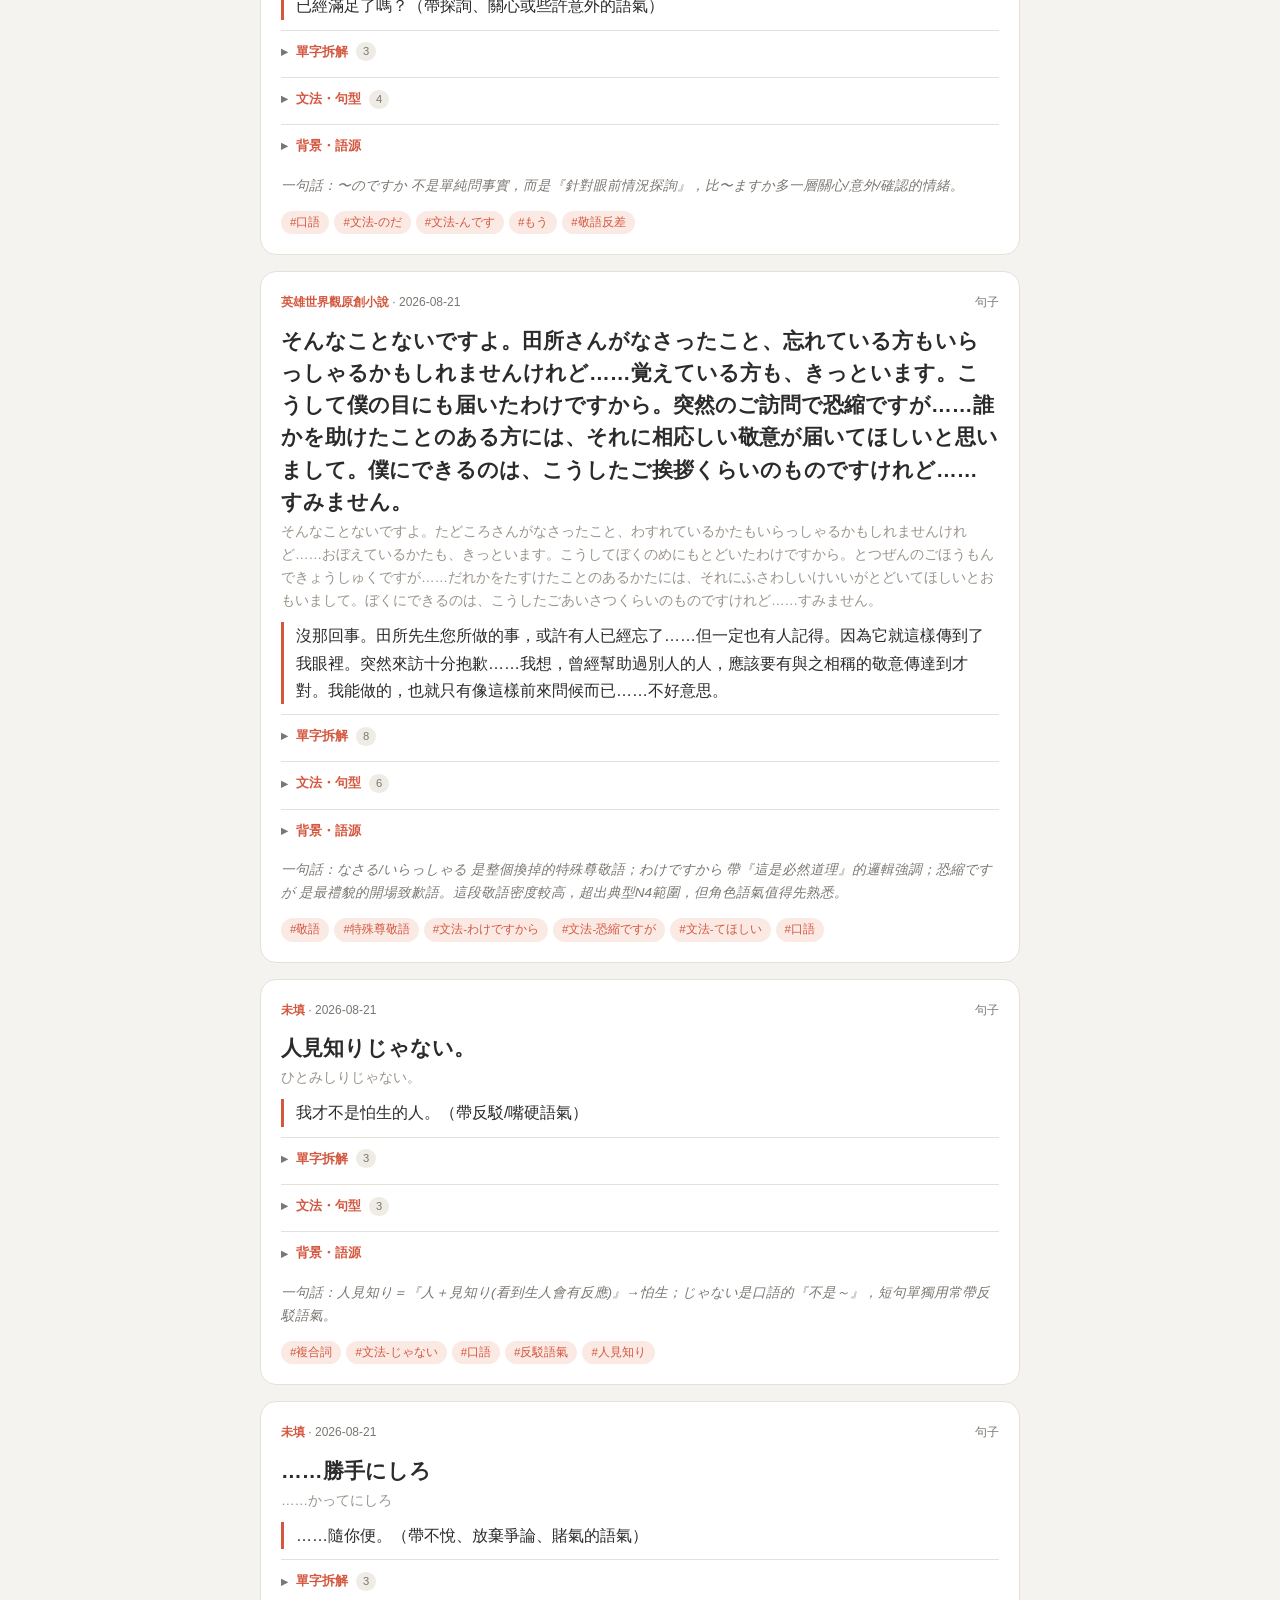
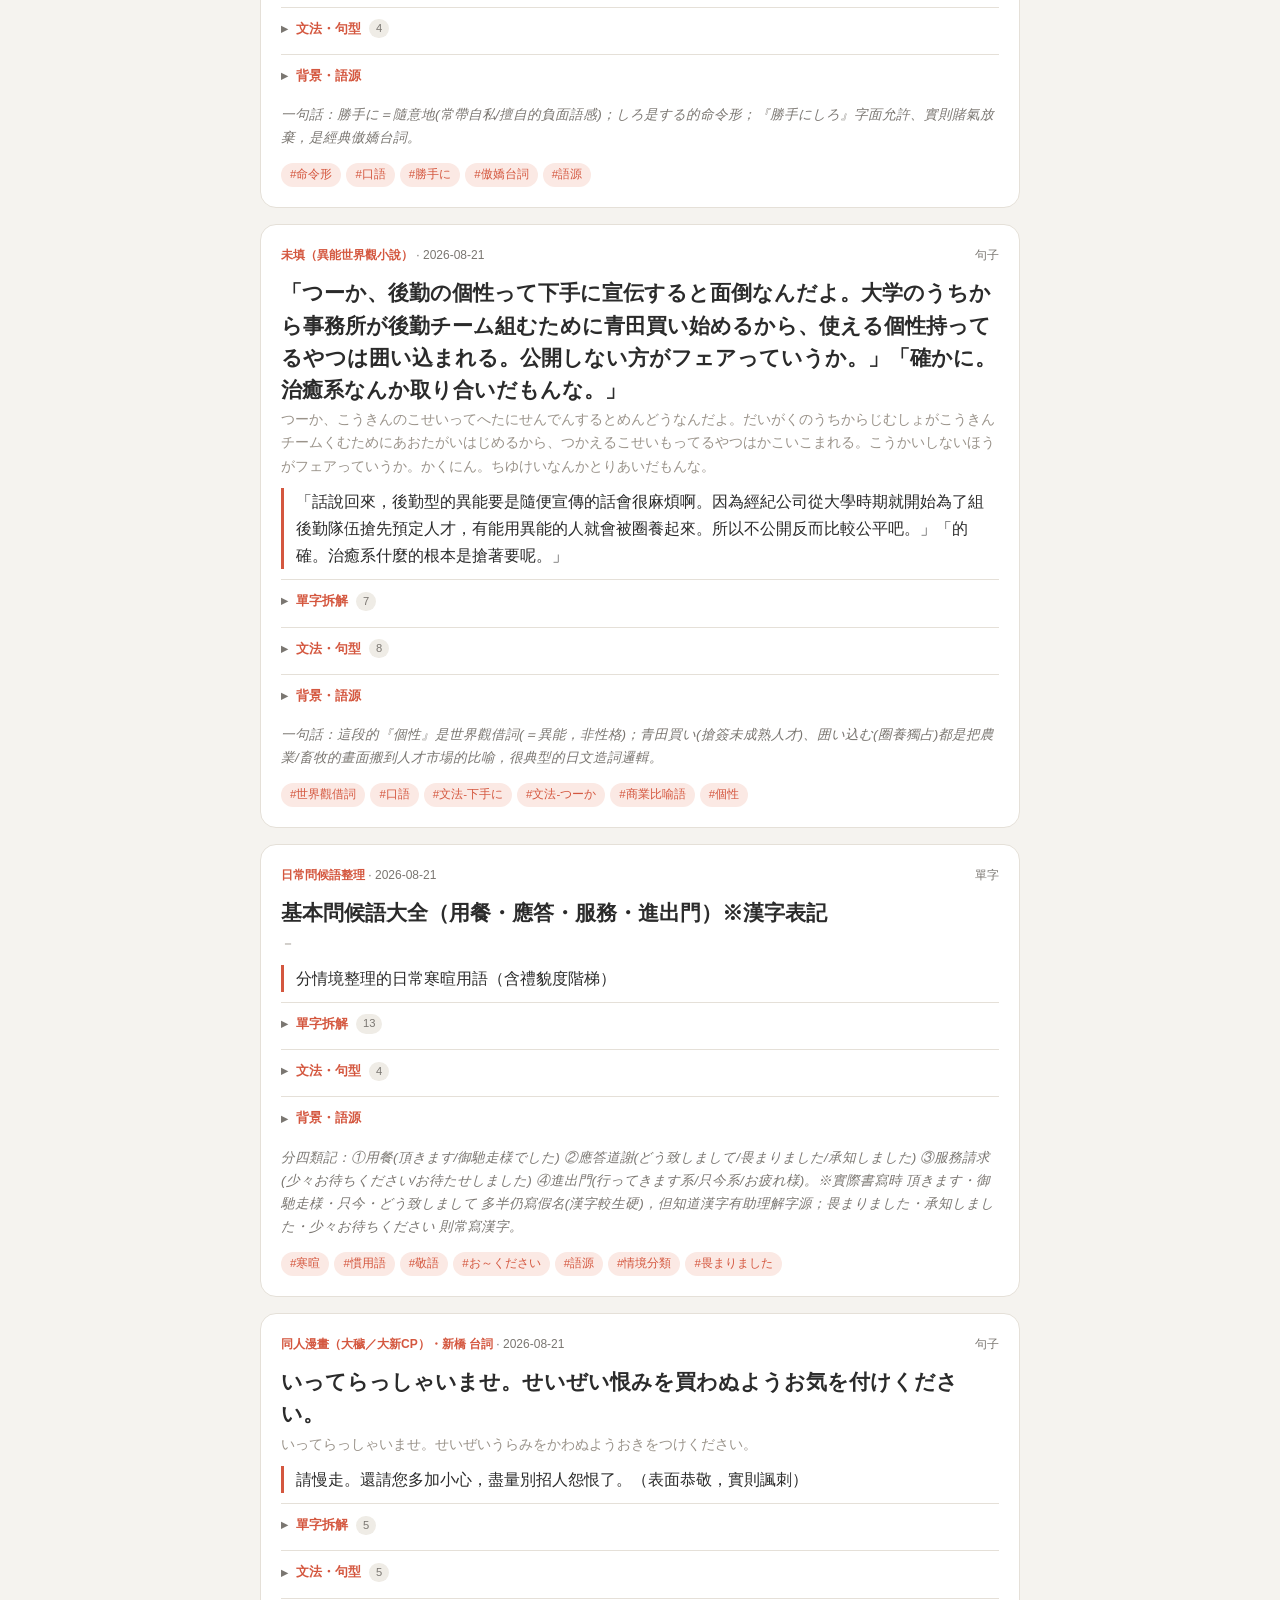
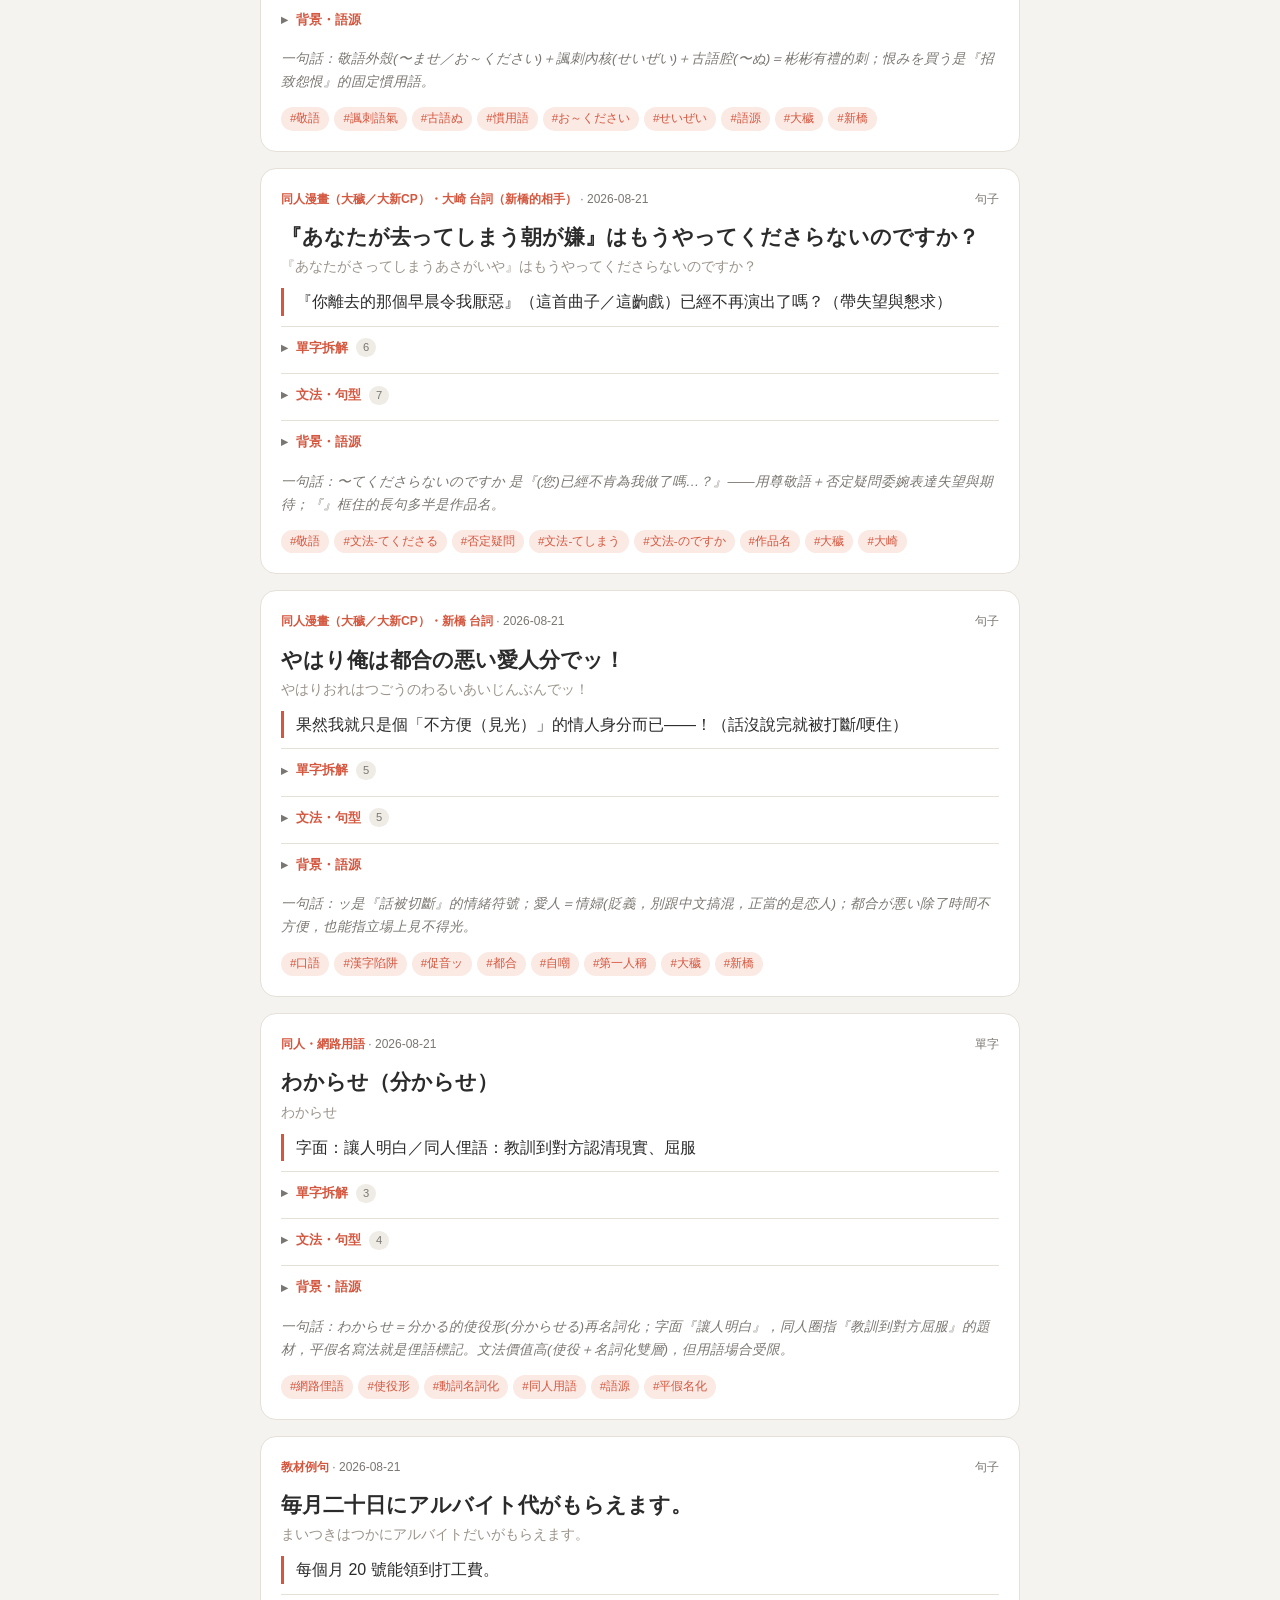
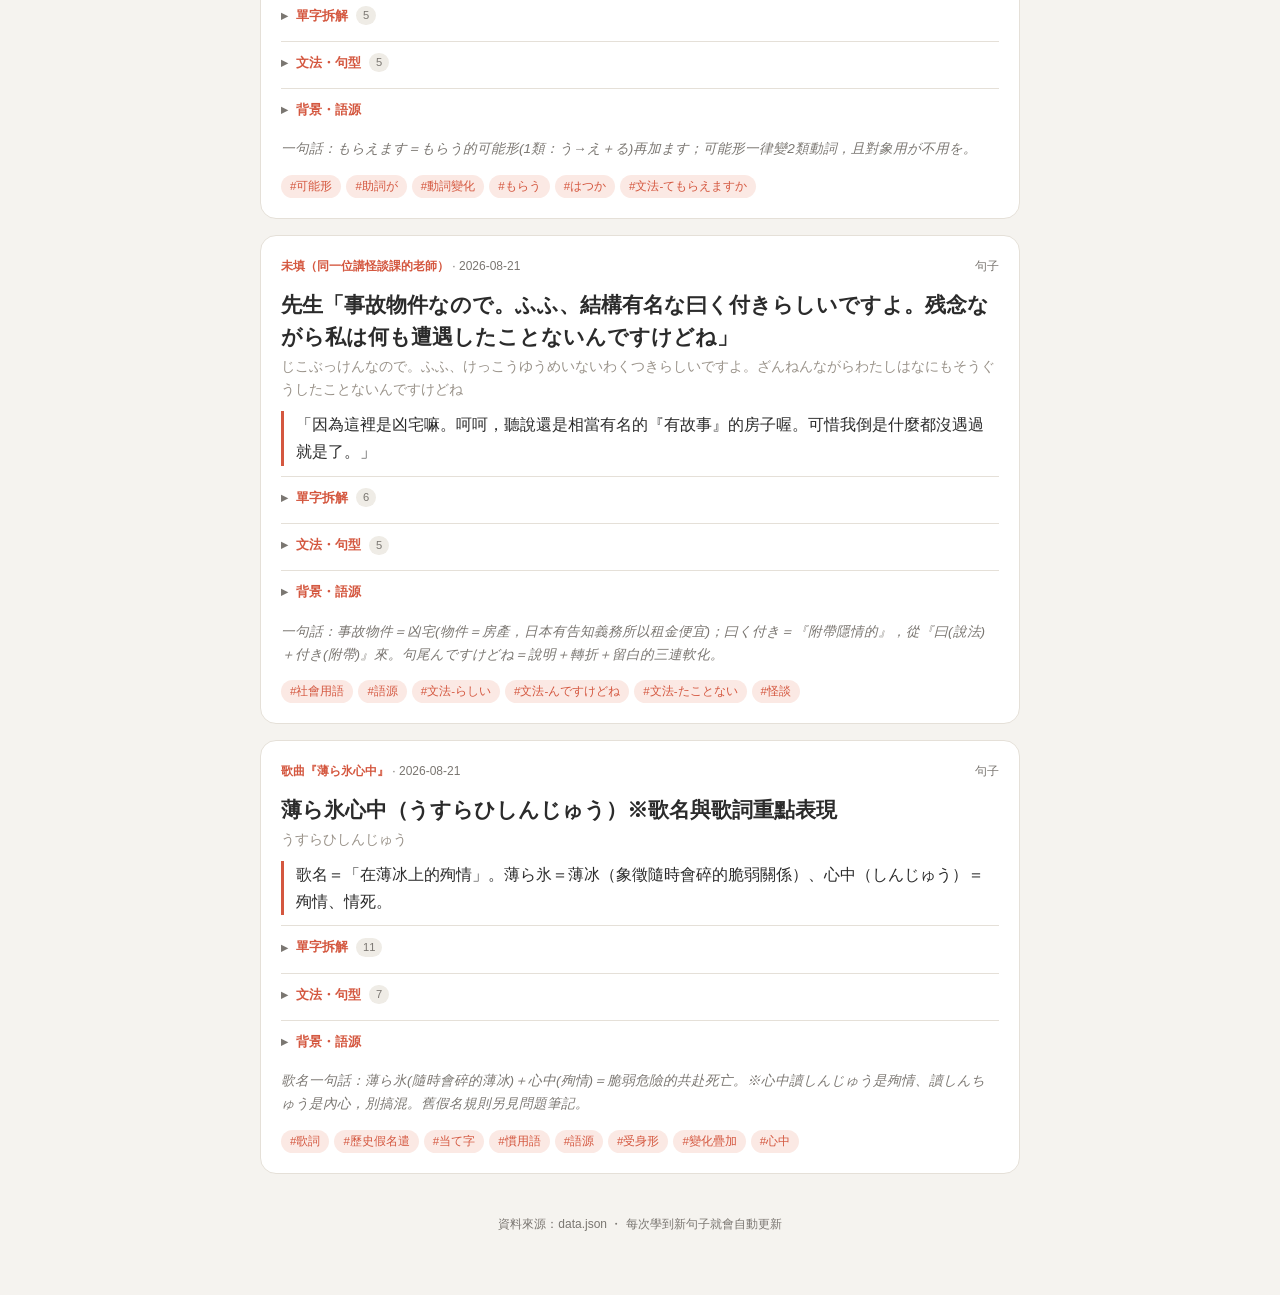
==== commit 151ceeae: "練習卷改為輸出 PDF 檔，網站只留下載區塊 - 練習卷不再是網站頁面：worksheet.html / worksheet-answers.html 移除，   各頁導覽列的「練習卷」連結一併拿掉 " ====
--- a/index.html
+++ b/index.html
@@ -229,7 +229,7 @@
 <body>
 <header>
   <h1><span class="jp">日本語</span> 學習記錄 <span style="font-size:0.7rem;color:var(--muted);">N4</span></h1>
-  <div class="sub">透過小說・遊戲累積的句子・單字・文法　·　<a href="drill.html" style="color:var(--accent);text-decoration:none;">動詞道場 →</a>　·　<a href="questions.html" style="color:var(--accent);text-decoration:none;">問題筆記 →</a>　·　<a href="worksheet.html" style="color:var(--accent);text-decoration:none;">練習卷 →</a></div>
+  <div class="sub">透過小說・遊戲累積的句子・單字・文法　·　<a href="drill.html" style="color:var(--accent);text-decoration:none;">動詞道場 →</a>　·　<a href="questions.html" style="color:var(--accent);text-decoration:none;">問題筆記 →</a></div>
 </header>
 
 <div class="controls">
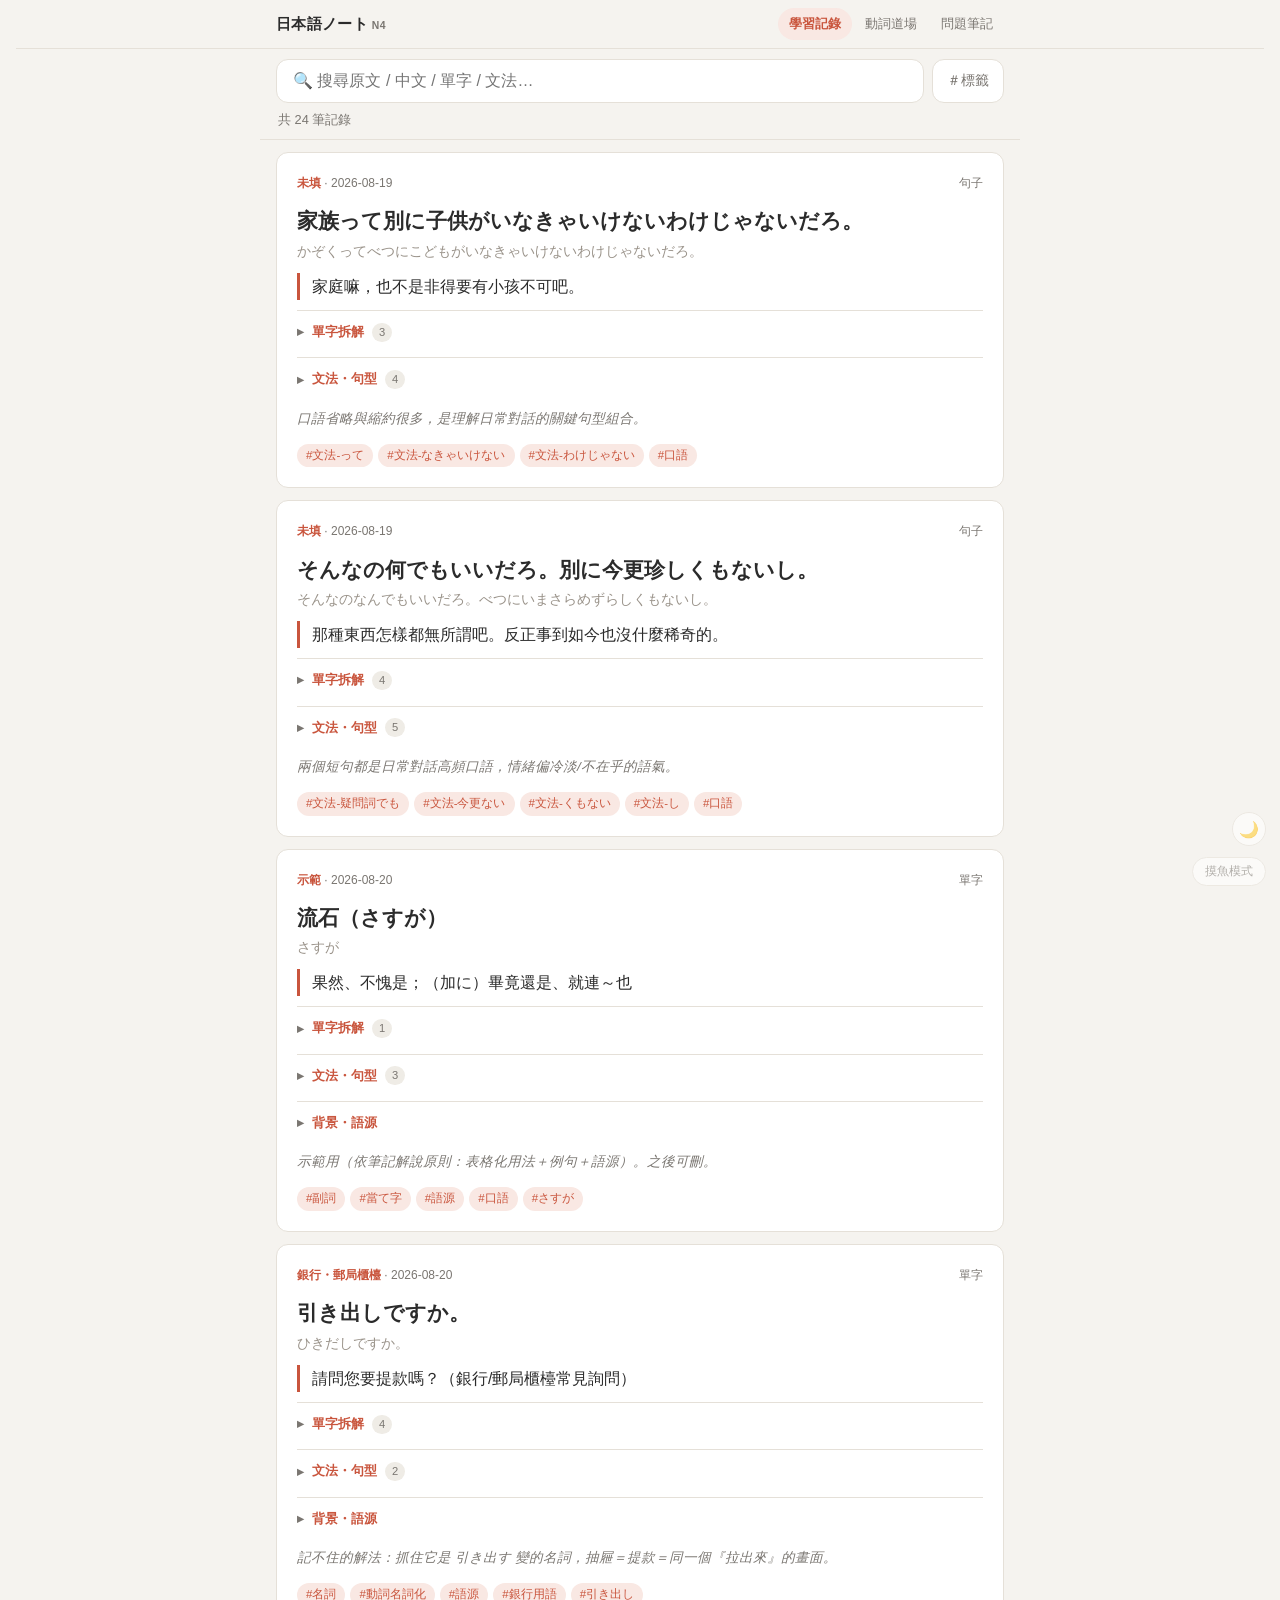
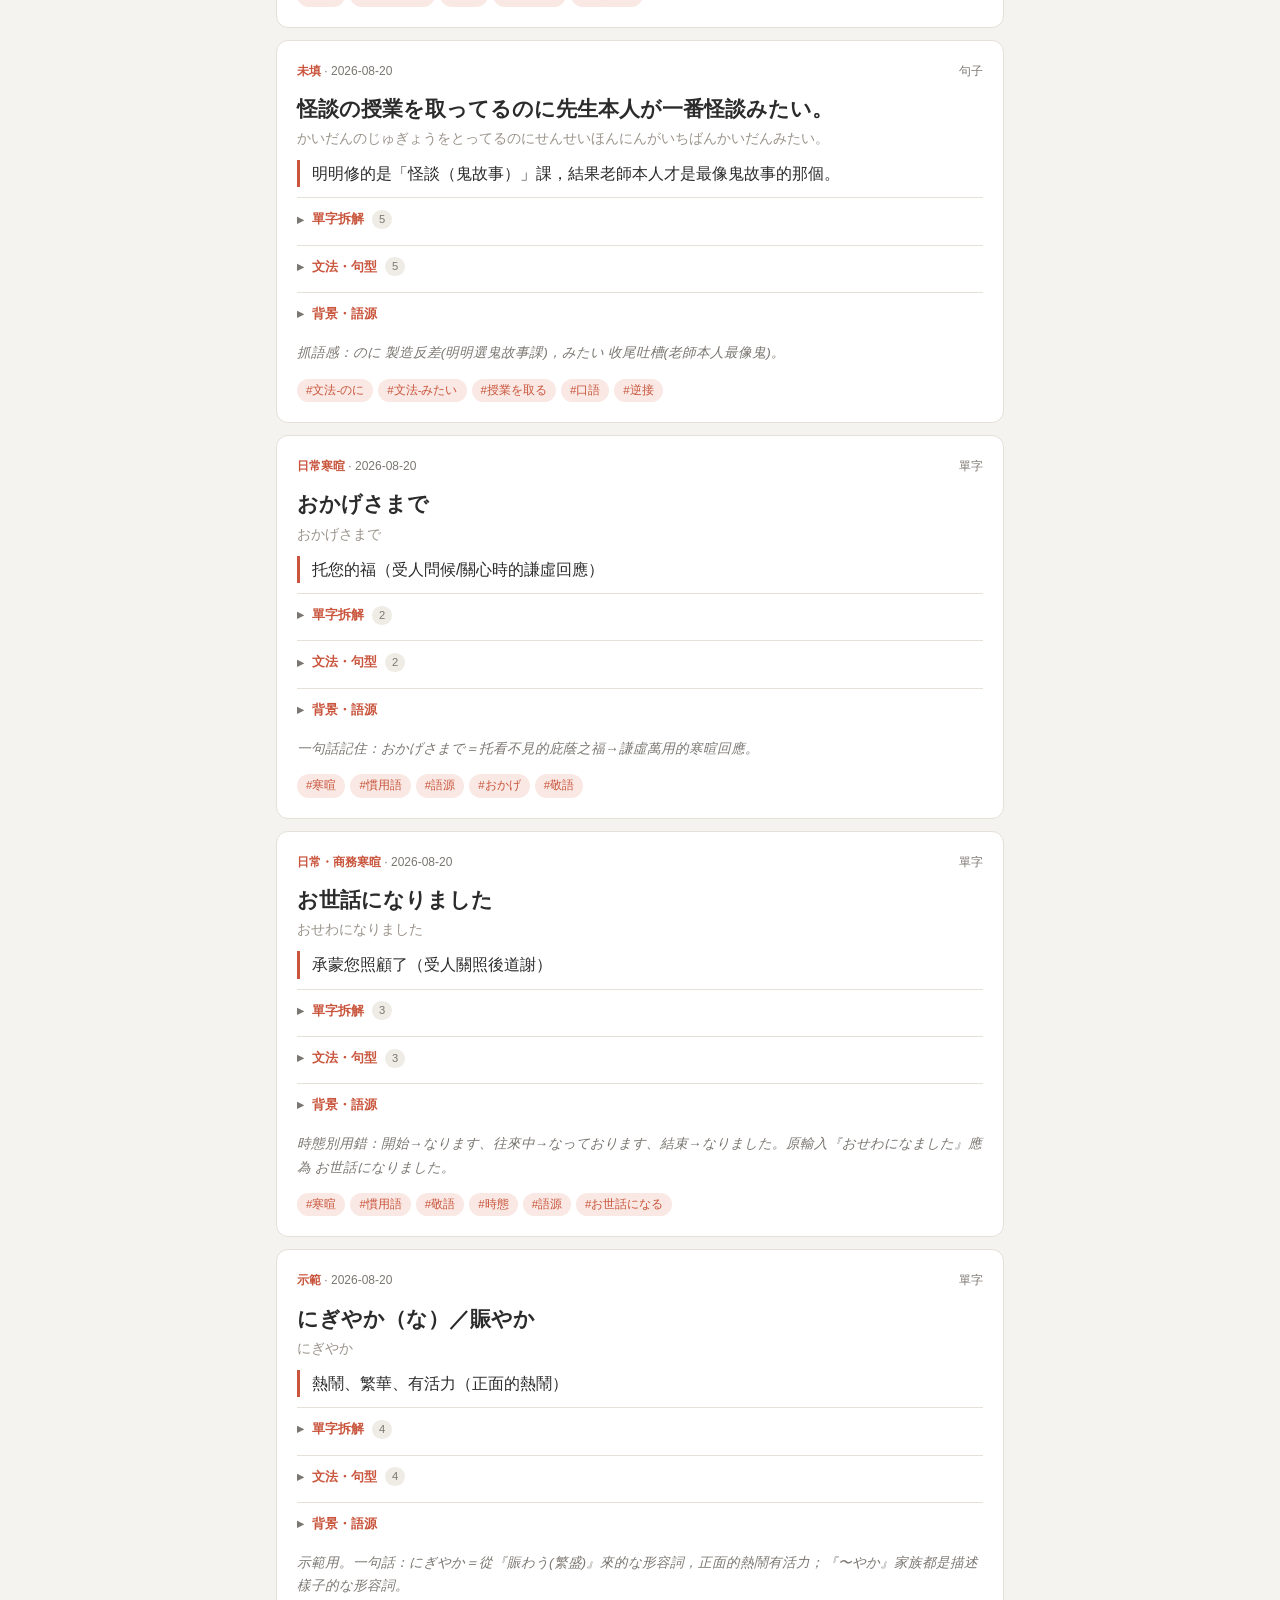
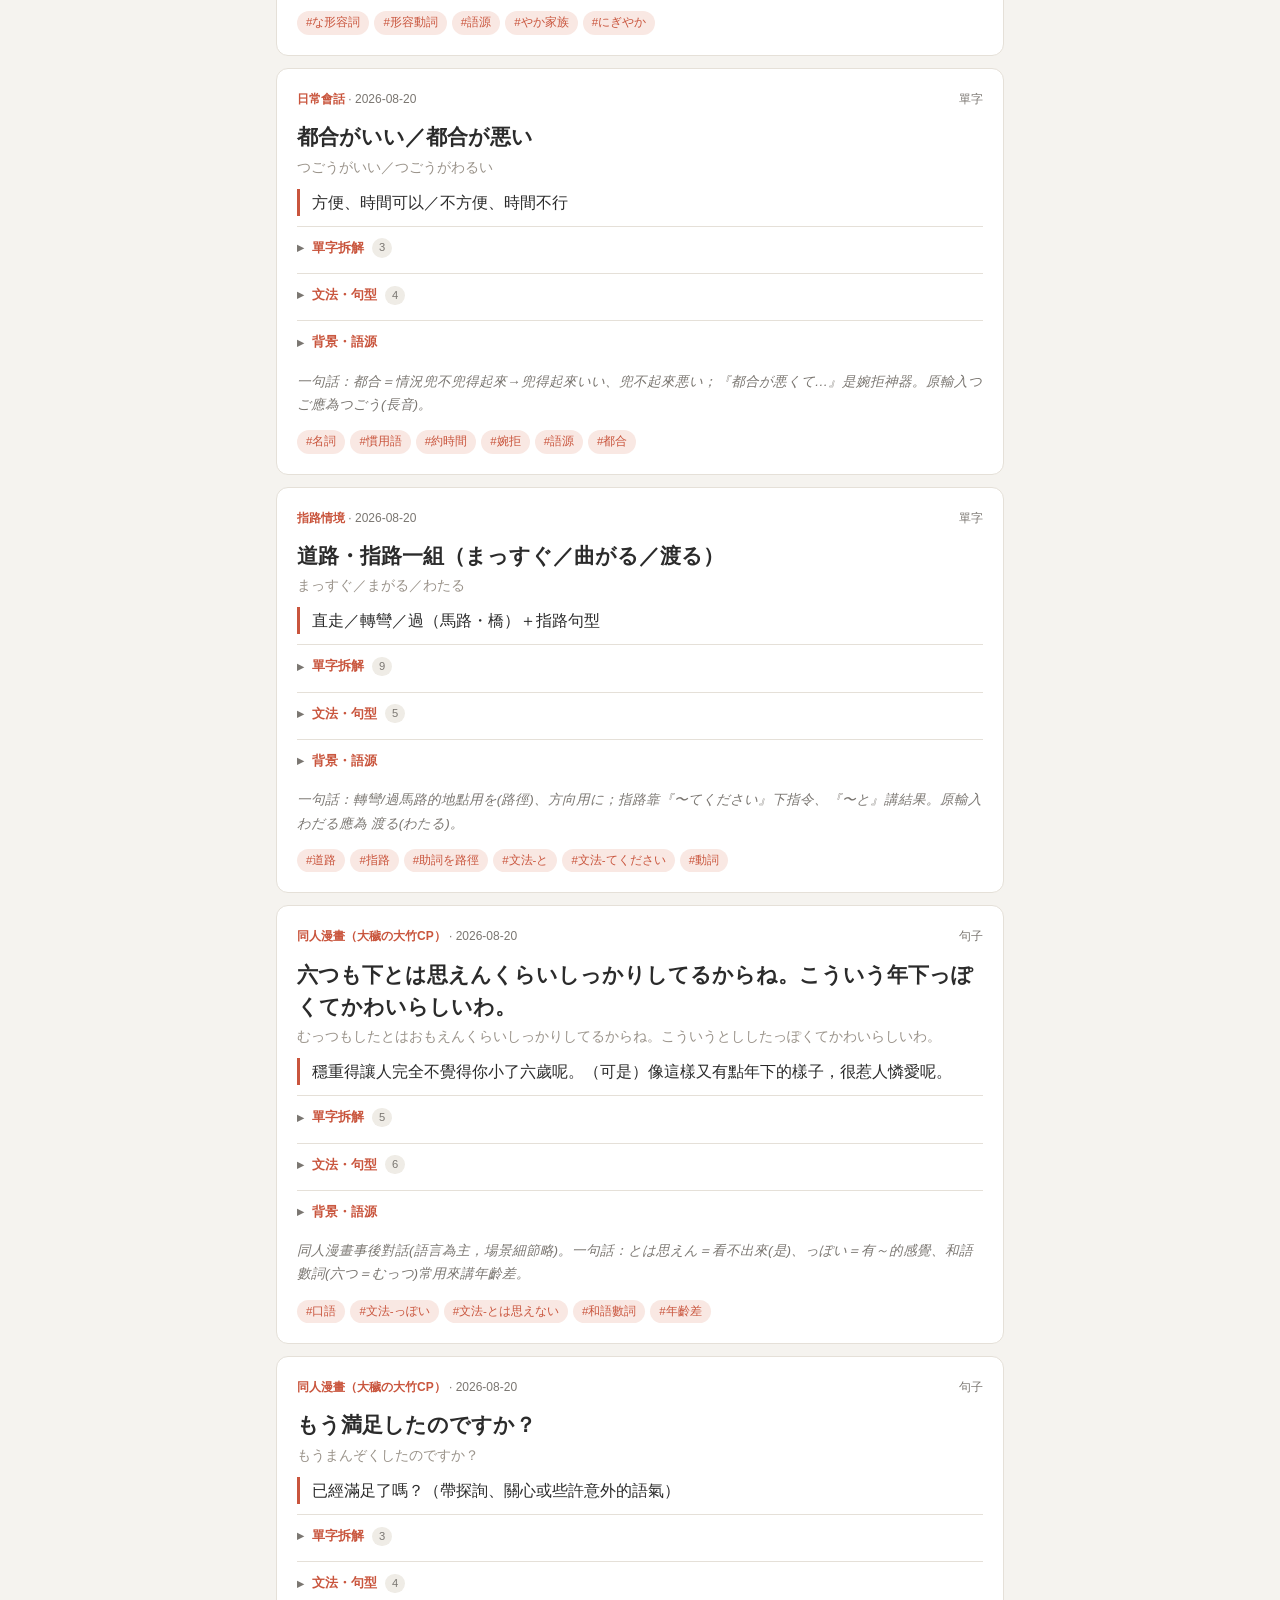
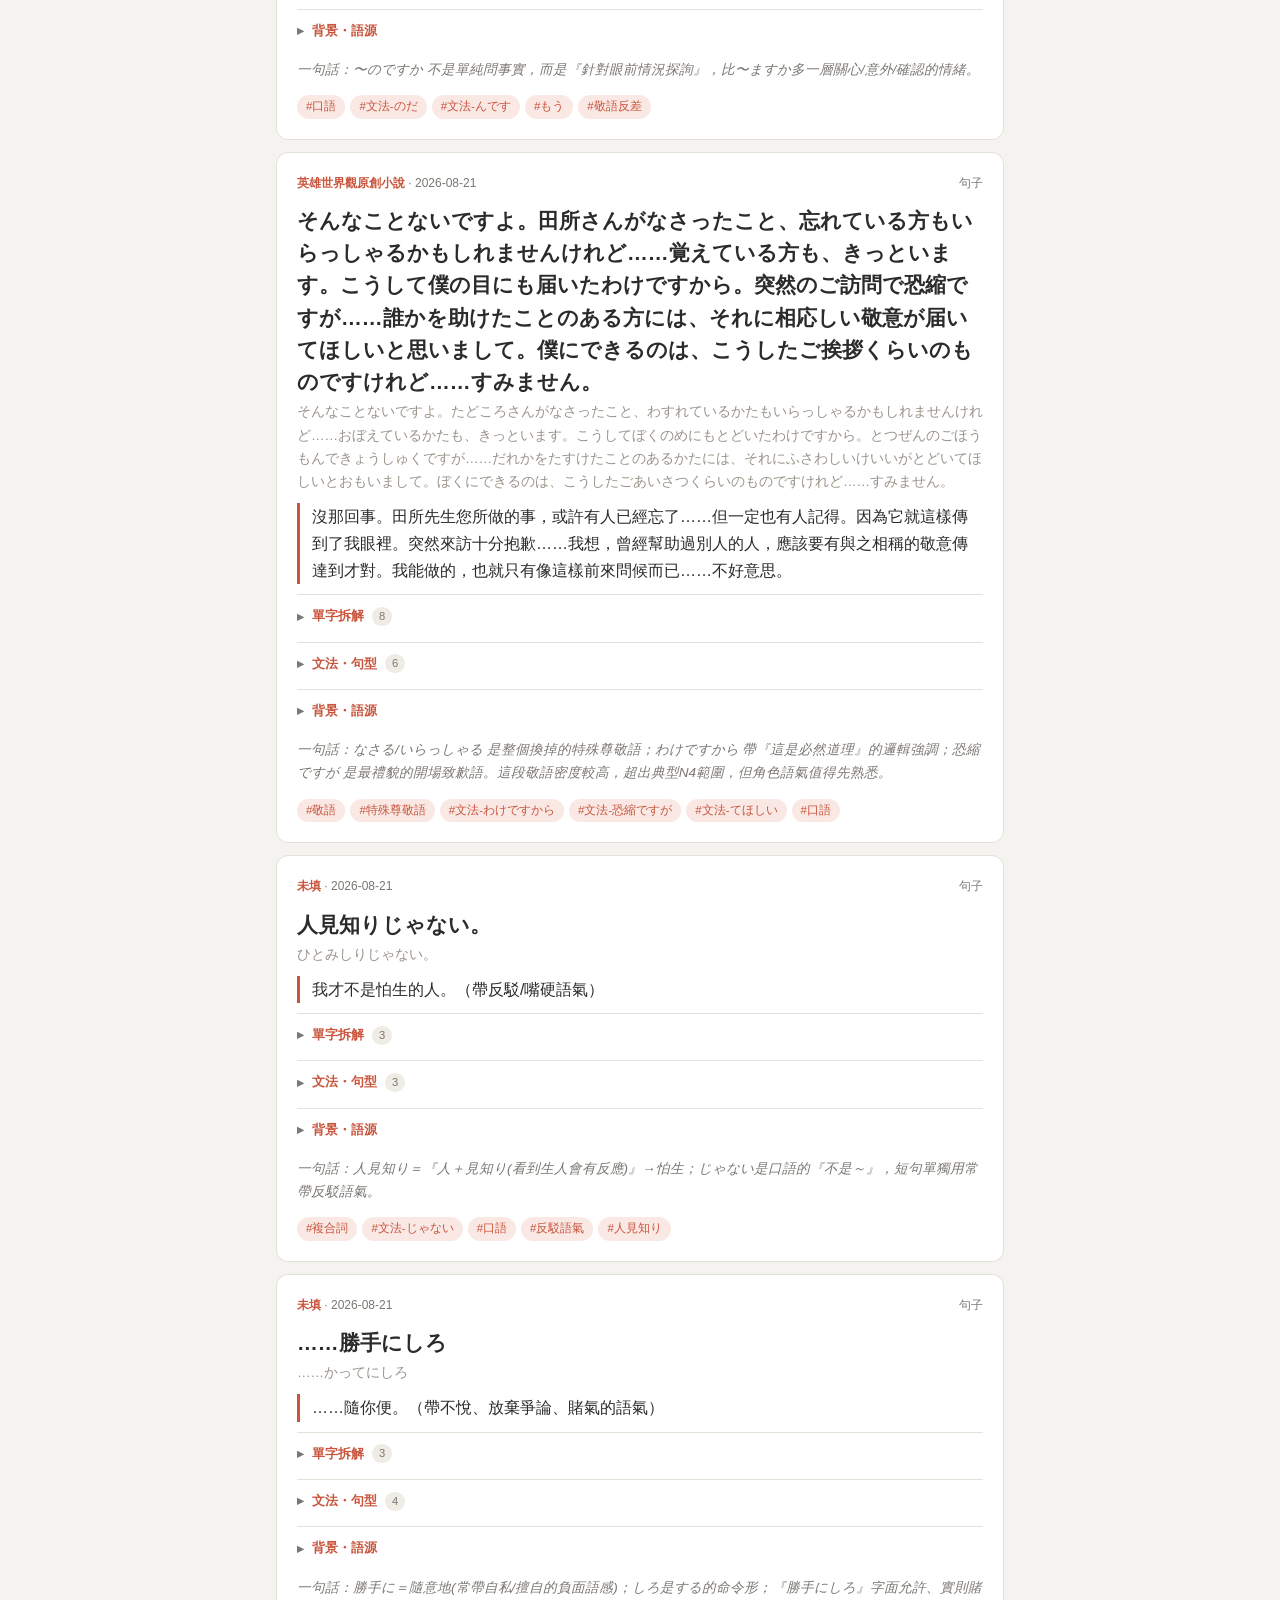
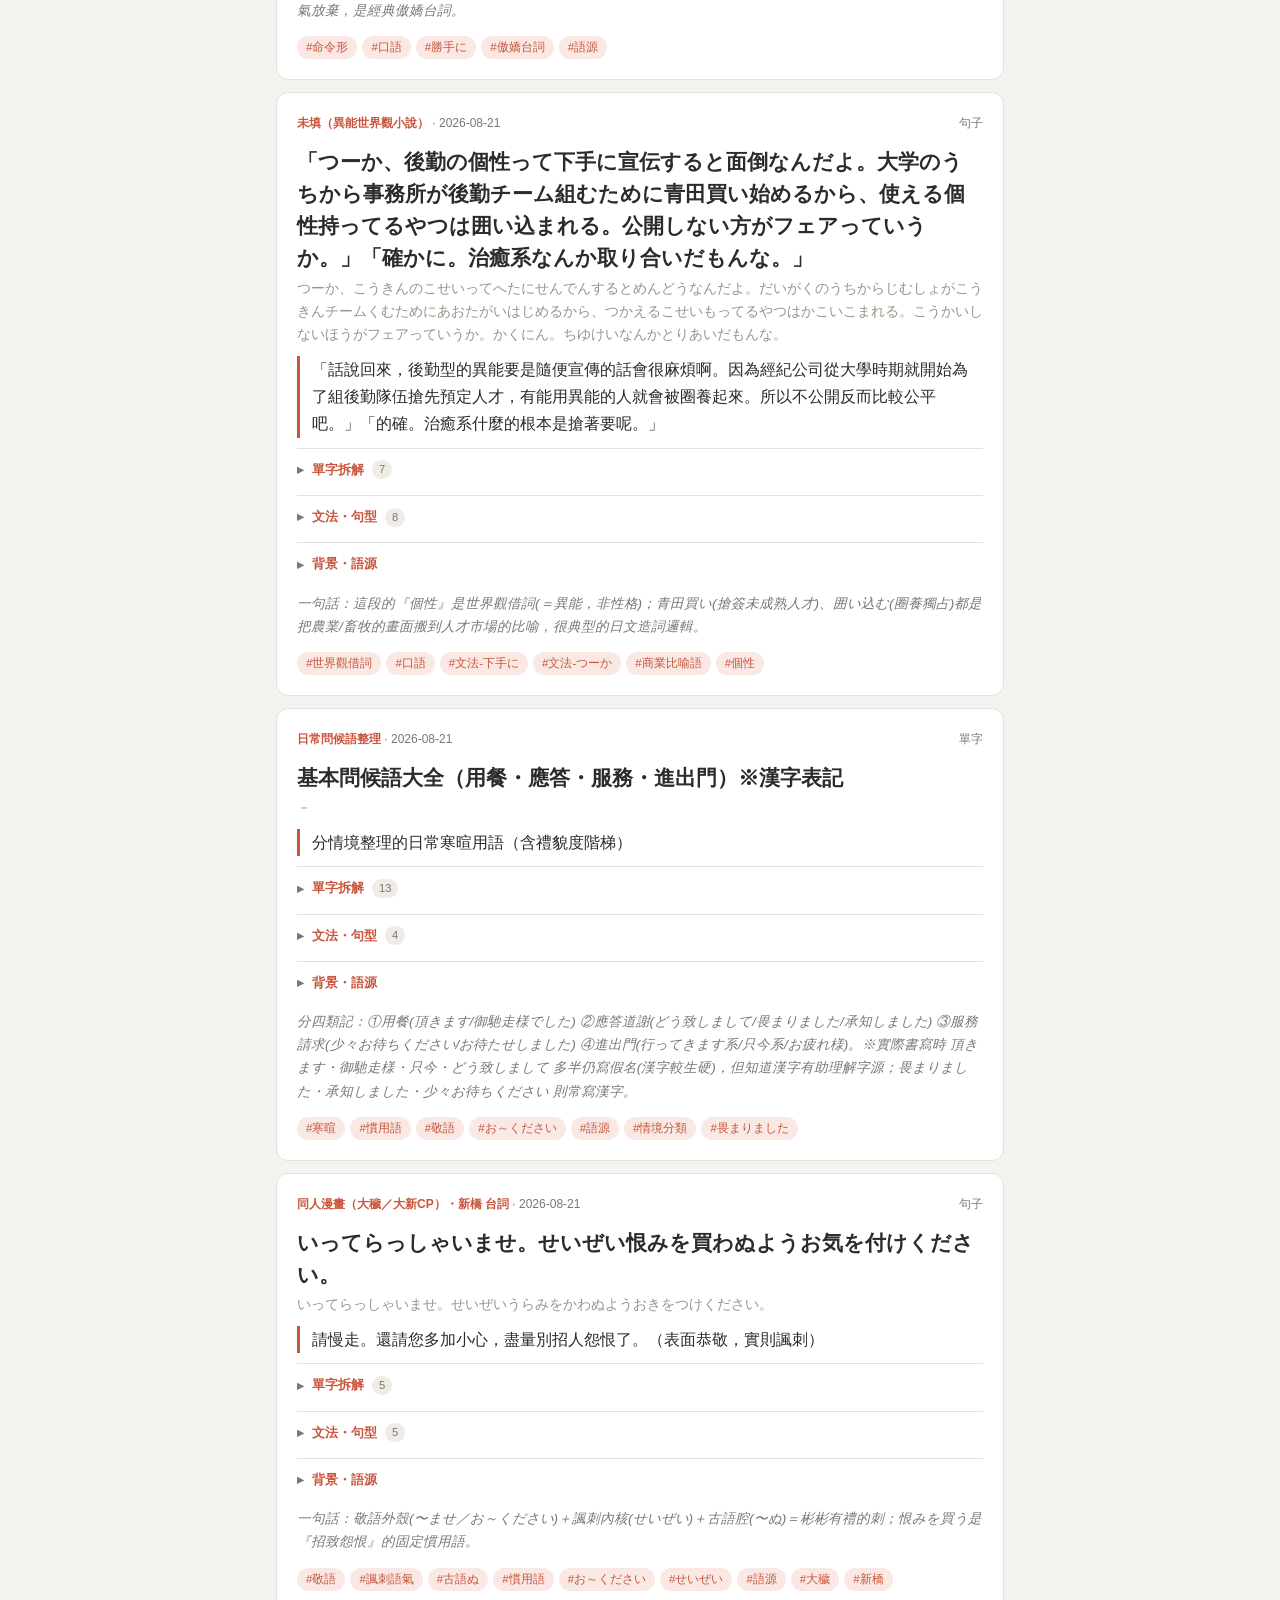
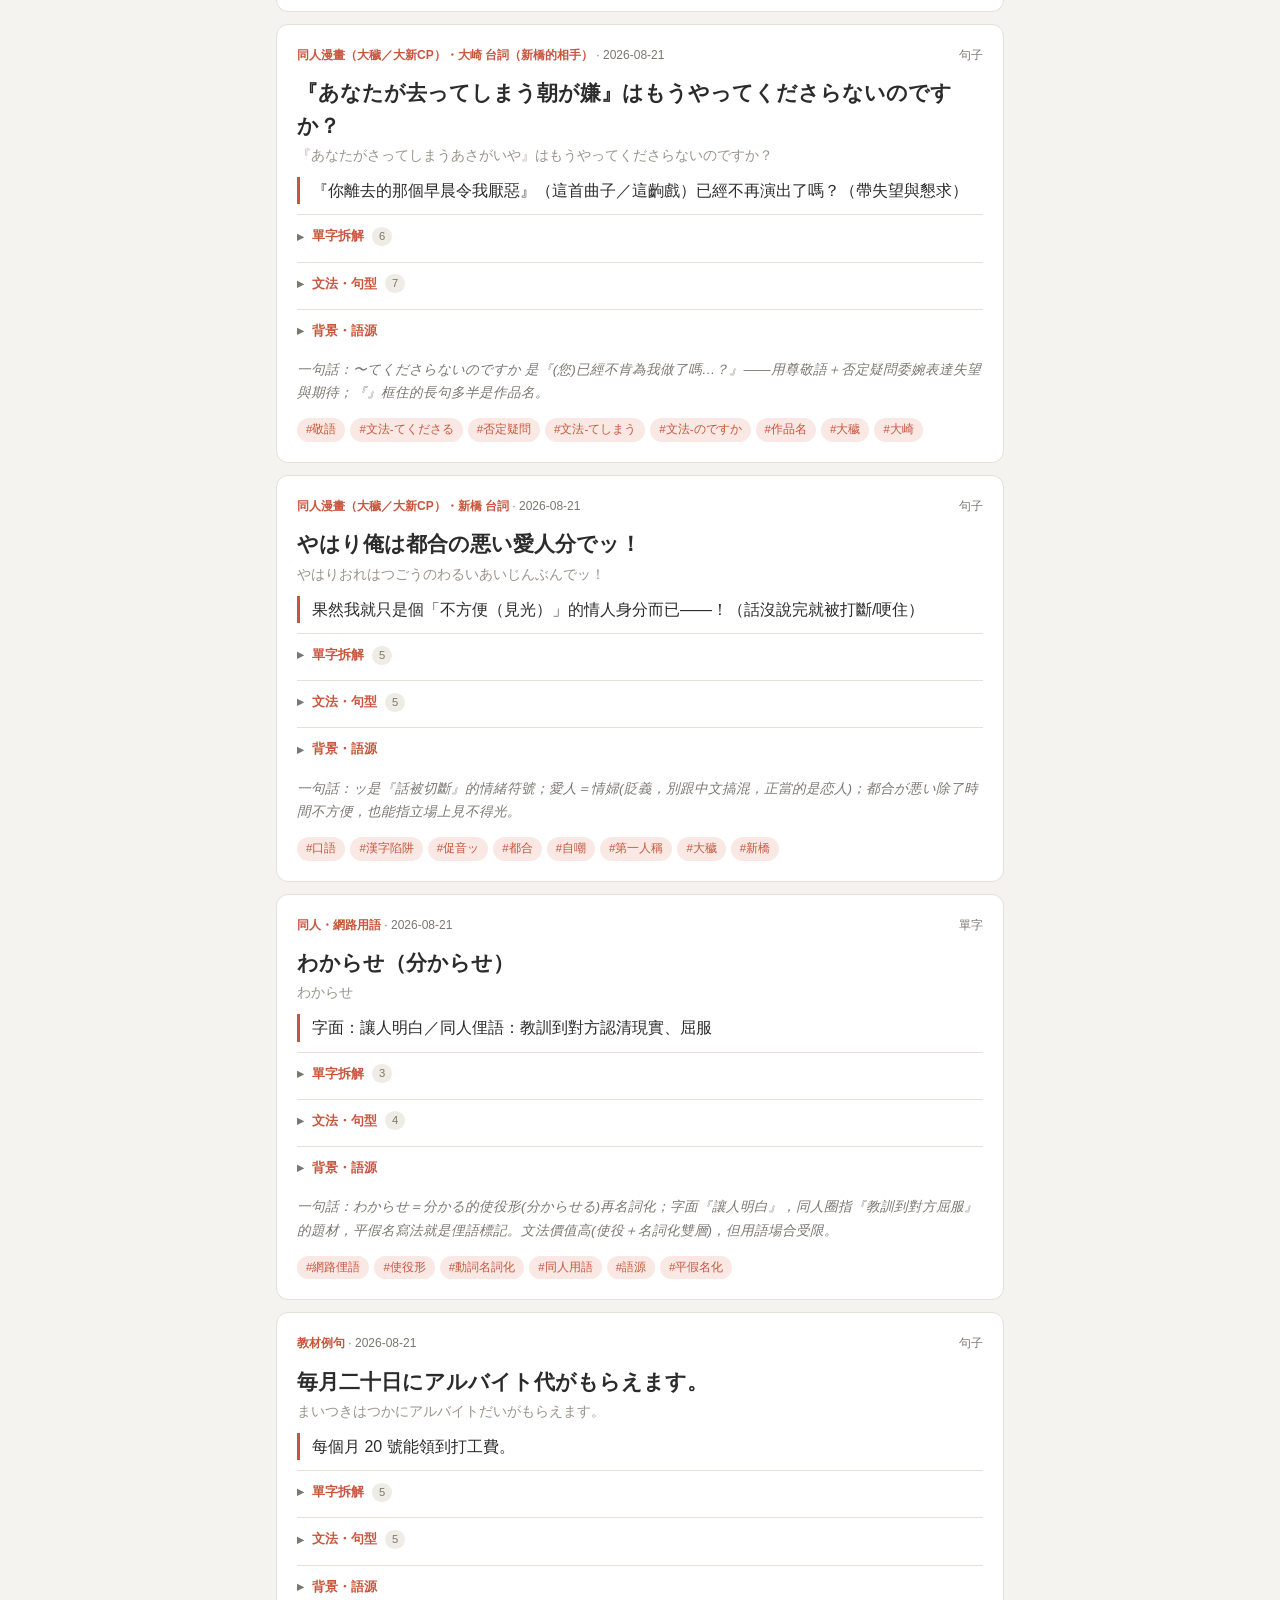
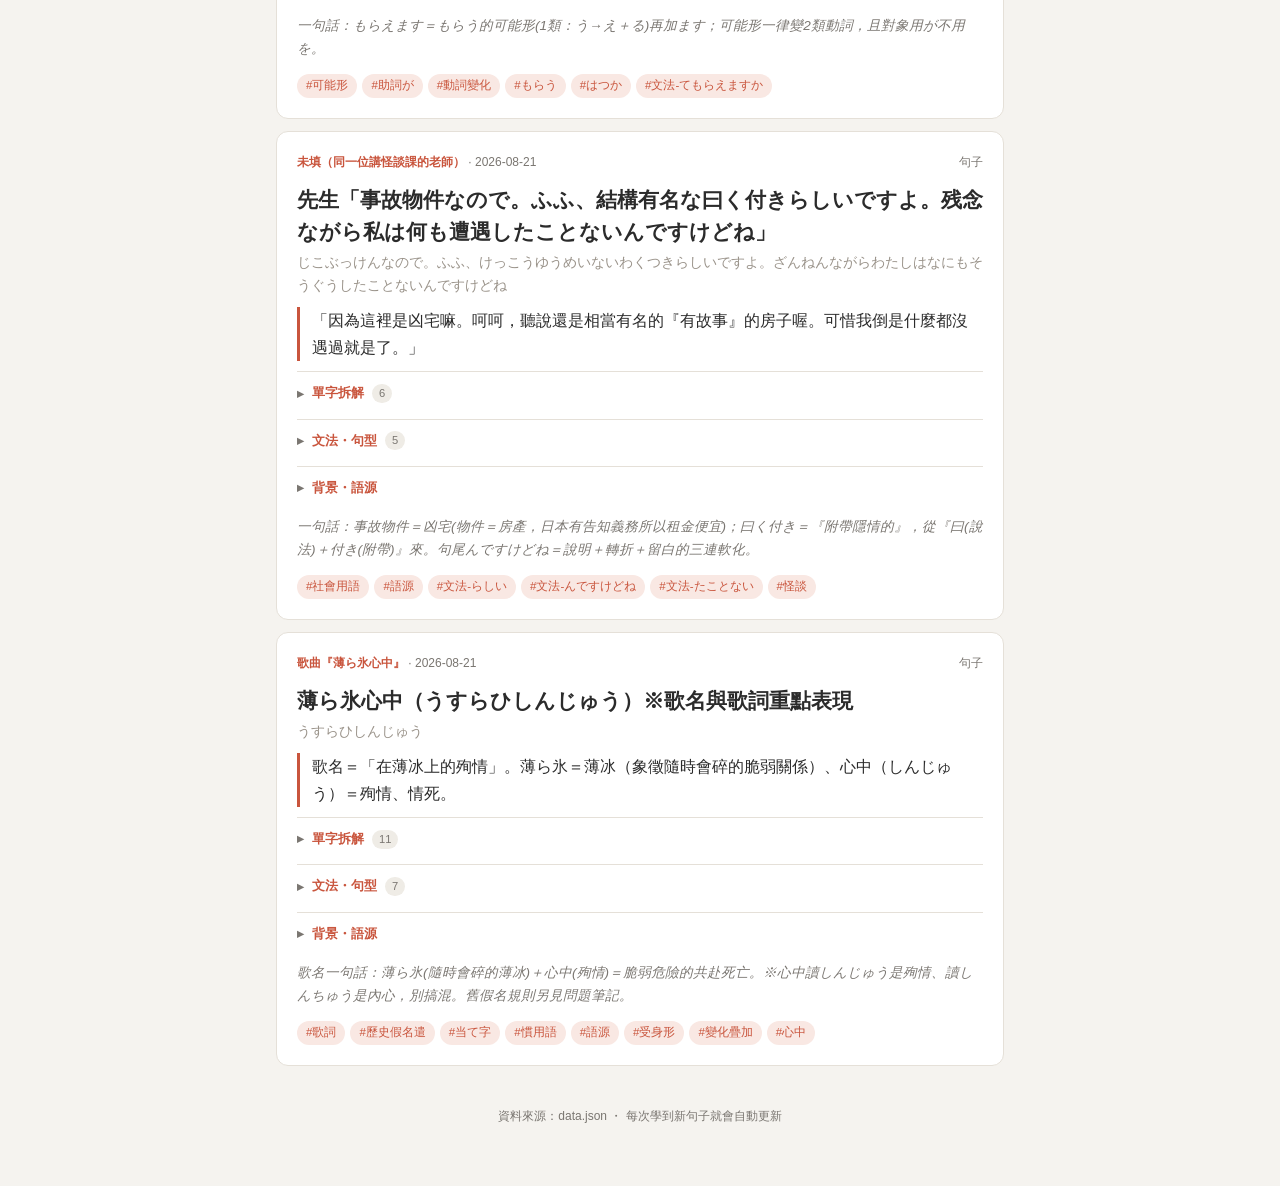
==== commit 7ad0d1a7: "重整版面：統一外殼、置頂導覽、章節目錄（內容不變） 內容與功能全部保留，只調整資訊架構與版面：  - 新增 site.css / site.js 作為三頁共用外殼 - 統一主色：問題筆記原本是藍色，跟" ====
--- a/index.html
+++ b/index.html
@@ -225,6 +225,7 @@
   body.work .note { color: #999; }
   body.work .work-toggle { background: #fff; color: #999; border: 1px solid #d0d0d0; opacity: 0.4; }
 </style>
+<link rel="stylesheet" href="site.css">
 </head>
 <body>
 <header>
@@ -401,5 +402,6 @@
 
 load();
 </script>
+<script src="site.js"></script>
 </body>
 </html>
--- a/site.css
+++ b/site.css
@@ -0,0 +1,143 @@
+/* ── 共用外殼：三個頁面統一的頁首、導覽、間距、目錄 ──────────────
+   載入順序在各頁 inline <style> 之後，用來覆寫成一致的版面。      */
+
+:root{
+  --shell-max: 760px;
+  --shell-pad: 16px;
+  --radius: 12px;
+  /* 全站統一主色（原本問題筆記是藍色，造成三頁看起來像三個網站） */
+  --accent:#c9553d; --accent-soft:#f9e8e3;
+}
+@media (prefers-color-scheme: dark){
+  :root:not([data-theme="light"]){ --accent:#e8735c; --accent-soft:#3a2a26; }
+}
+:root[data-theme="dark"]{ --accent:#e8735c; --accent-soft:#3a2a26; }
+
+body{ padding-top:0; }
+
+/* ── 頁首：細長的置頂列，捲到哪都能換頁 ── */
+.topbar{
+  position:sticky; top:0; z-index:60;
+  background:color-mix(in srgb, var(--bg) 88%, transparent);
+  backdrop-filter:saturate(140%) blur(8px);
+  border-bottom:1px solid var(--border, var(--line, #e5e0d8));
+}
+.topbar-in{
+  max-width:var(--shell-max); margin:0 auto;
+  padding:8px var(--shell-pad);
+  display:flex; align-items:center; gap:14px; flex-wrap:wrap;
+}
+.brand{
+  font-size:0.95rem; font-weight:700; letter-spacing:0.02em;
+  color:var(--text); text-decoration:none; white-space:nowrap;
+}
+.brand .n{ font-size:0.65rem; color:var(--muted); font-weight:600; margin-left:4px; }
+.topnav{ display:flex; gap:2px; margin-left:auto; flex-wrap:wrap; }
+.topnav a{
+  font-size:0.82rem; text-decoration:none; color:var(--muted);
+  padding:5px 11px; border-radius:999px; white-space:nowrap;
+}
+.topnav a:hover{ color:var(--text); background:var(--accent-soft); }
+.topnav a.here{ color:var(--accent); background:var(--accent-soft); font-weight:700; }
+
+/* 舊的頁面大標題與導覽已被 topbar 取代，整塊隱藏，省下一個螢幕的高度 */
+body > header, .wrap > header{ display:none !important; }
+
+/* ── 內容區：三頁同寬 ── */
+.wrap{ max-width:var(--shell-max) !important; }
+main, .controls, .wrap, .tabs, .panel{ padding-left:var(--shell-pad); padding-right:var(--shell-pad); }
+.wrap > *{ padding-left:0; padding-right:0; }
+.wrap{ padding:0 var(--shell-pad); }
+
+/* ── 搜尋列：黏在置頂列底下 ── */
+.controls{
+  position:sticky; top:41px; z-index:50;
+  max-width:var(--shell-max); margin:0 auto !important;
+  background:var(--bg);
+  padding:10px var(--shell-pad) 8px !important;
+  border-bottom:1px solid var(--border);
+}
+main{ margin-top:4px; }
+body.work .controls{ background:#fff; backdrop-filter:none; border-bottom:1px solid #ddd; }
+
+/* ── 動詞道場的分頁列：跟著捲動，長頁也能隨時換分頁 ── */
+.tabs{
+  position:sticky; top:41px; margin-top:0 !important; z-index:50;
+  background:color-mix(in srgb, var(--bg) 92%, transparent);
+  backdrop-filter:blur(6px);
+  margin:12px calc(-1 * var(--shell-pad)) 10px !important;
+  padding:8px var(--shell-pad) !important;
+  border-bottom:1px solid var(--border);
+}
+
+/* ── 章節目錄（由 site.js 自動產生）── */
+.toc{
+  margin:10px 0 14px; padding:10px 12px;
+  border:1px dashed var(--border); border-radius:var(--radius);
+  background:transparent;
+}
+.toc-head{
+  display:flex; align-items:center; gap:10px; flex-wrap:wrap;
+  font-size:0.75rem; color:var(--muted); font-weight:700;
+}
+.toc-head .spacer{ margin-left:auto; }
+.toc-act{
+  font-size:0.72rem; padding:3px 9px; border-radius:999px; cursor:pointer;
+  border:1px solid var(--border); background:transparent; color:var(--muted);
+}
+.toc-act:hover{ color:var(--accent); border-color:var(--accent); }
+.toc-links{ display:flex; flex-wrap:wrap; gap:5px; margin-top:8px; }
+.toc-links a{
+  font-size:0.76rem; text-decoration:none; color:var(--text);
+  padding:3px 10px; border-radius:999px; background:var(--accent-soft);
+}
+.toc-links a:hover{ background:var(--accent); color:#fff; }
+
+/* 捲動定位時不要被置頂列蓋住 */
+.sec-h, details.sec, [id^="sec-"]{ scroll-margin-top:96px; }
+
+/* ── 降低盒中盒的層次感：外層卡片不再加底色，只留一條線 ── */
+.card{ border-radius:var(--radius) !important; }
+main .card{ margin-top:12px !important; }
+
+/* ── 回到頂端 ── */
+.to-top{
+  position:fixed; right:16px; bottom:104px; z-index:70;
+  width:38px; height:38px; border-radius:50%;
+  border:1px solid var(--border); background:var(--card); color:var(--muted);
+  cursor:pointer; font-size:1rem; line-height:1;
+  opacity:0; pointer-events:none; transition:opacity .2s;
+}
+.to-top.show{ opacity:1; pointer-events:auto; }
+.to-top:hover{ color:var(--accent); border-color:var(--accent); }
+
+/* ── 手機 ── */
+@media (max-width:600px){
+  :root{ --shell-pad:12px; }
+  .topbar-in{ gap:8px; padding:6px var(--shell-pad); }
+  .brand{ font-size:0.88rem; }
+  .topnav{ margin-left:auto; }
+  .topnav a{ padding:4px 8px; font-size:0.76rem; }
+  header{ padding-top:14px !important; }
+  header h1{ font-size:1.05rem !important; }
+  .tabs{ top:37px; }
+  .controls{ top:37px; }
+  /* 手機不要讓分頁列擠成兩排吃掉螢幕，改成單排橫向捲動 */
+  .tabs{ flex-wrap:nowrap !important; overflow-x:auto; scrollbar-width:none; }
+  .tabs::-webkit-scrollbar{ display:none; }
+  .tab{ flex:0 0 auto !important; min-width:0 !important; white-space:nowrap; font-size:0.82rem; padding:6px 12px !important; }
+  .toc-links a{ max-width:100%; }
+}
+
+/* ── 摸魚模式：外殼也要跟著變黑白樸素 ── */
+body.work .topbar{ background:#fff; backdrop-filter:none; border-bottom:1px solid #d9d9d9; }
+body.work .brand{ color:#202020; }
+body.work .topnav a{ color:#555; background:none; }
+body.work .topnav a.here{ color:#202020; background:#eee; font-weight:600; }
+body.work .toc{ border:1px solid #ddd; }
+body.work .toc-links a{ background:#eee; color:#333; }
+body.work .tabs{ background:#fff; backdrop-filter:none; border-bottom:1px solid #ddd; }
+body.work .to-top{ background:#fff; border-color:#ccc; color:#555; }
+
+/* ── 列印：外殼不印 ── */
+@media print{ .topbar, .tabs, .toc, .to-top, .theme-toggle, .work-toggle{ display:none !important; } }
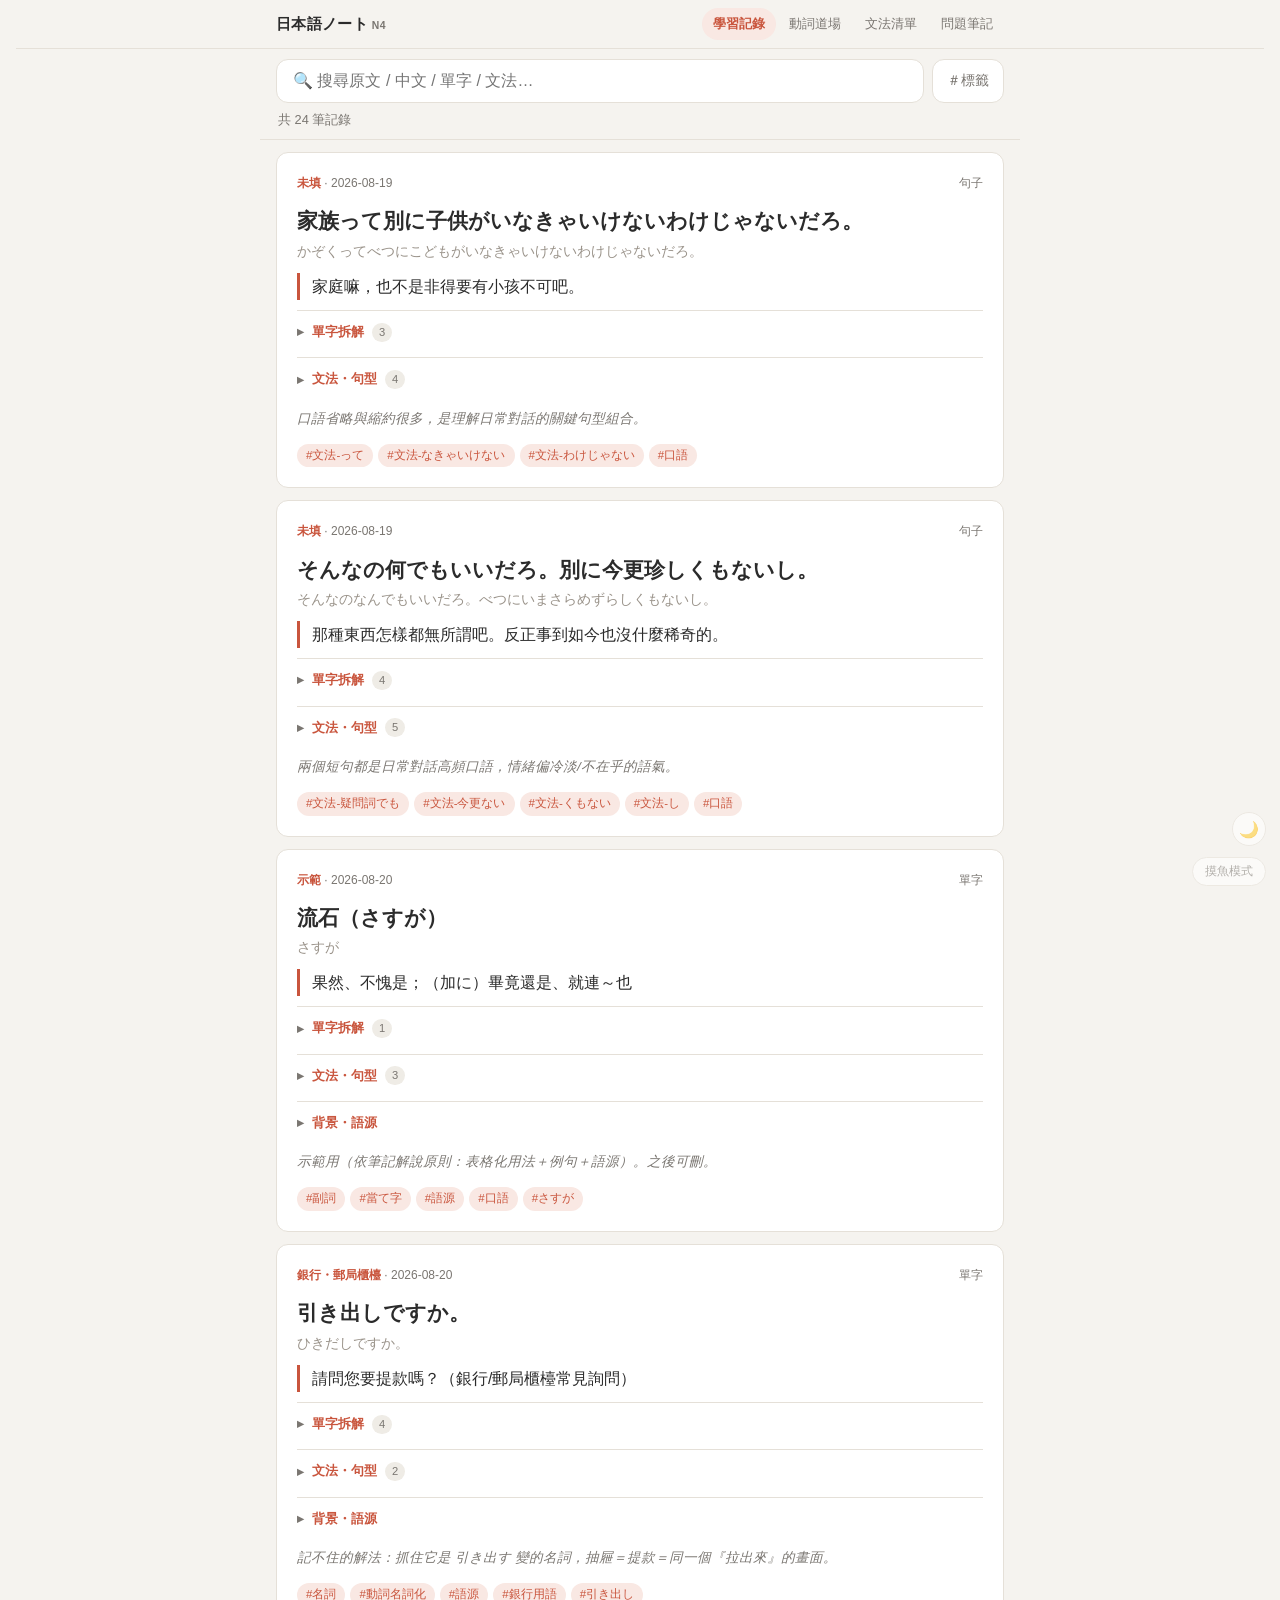
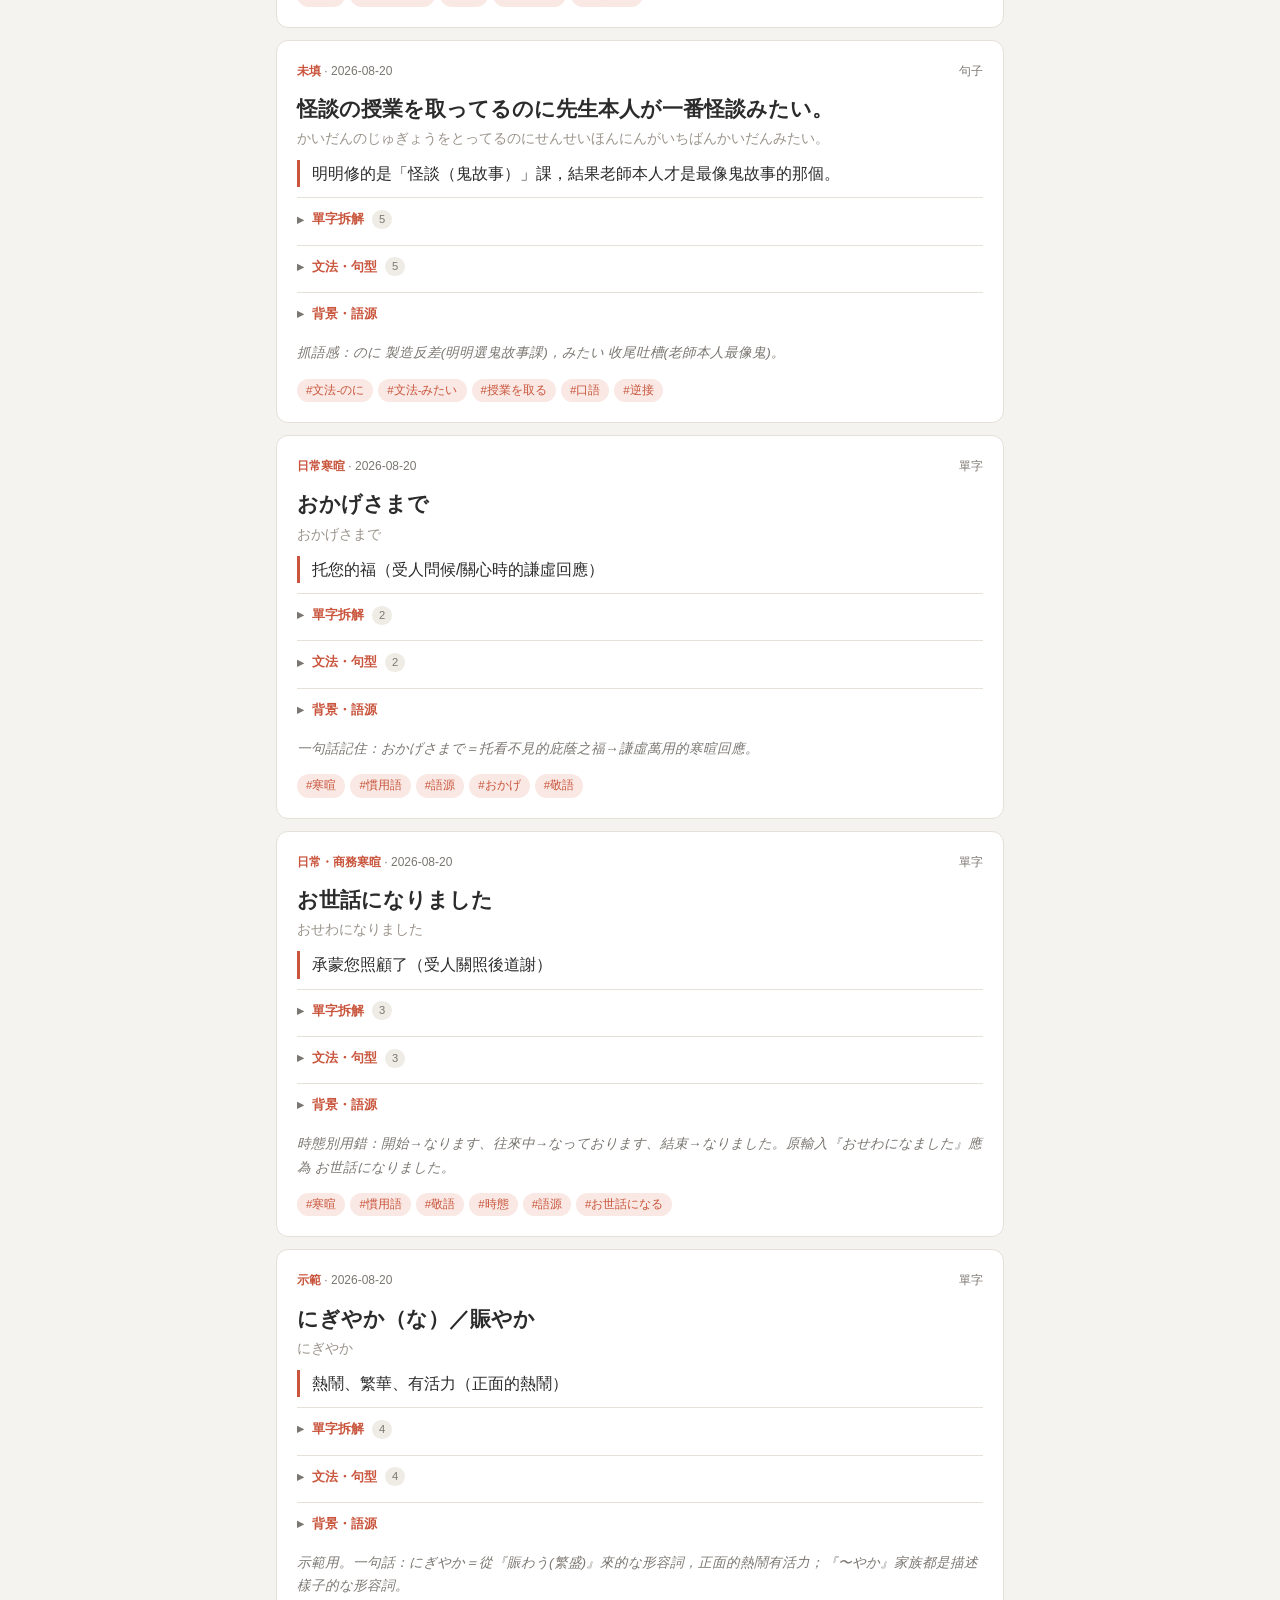
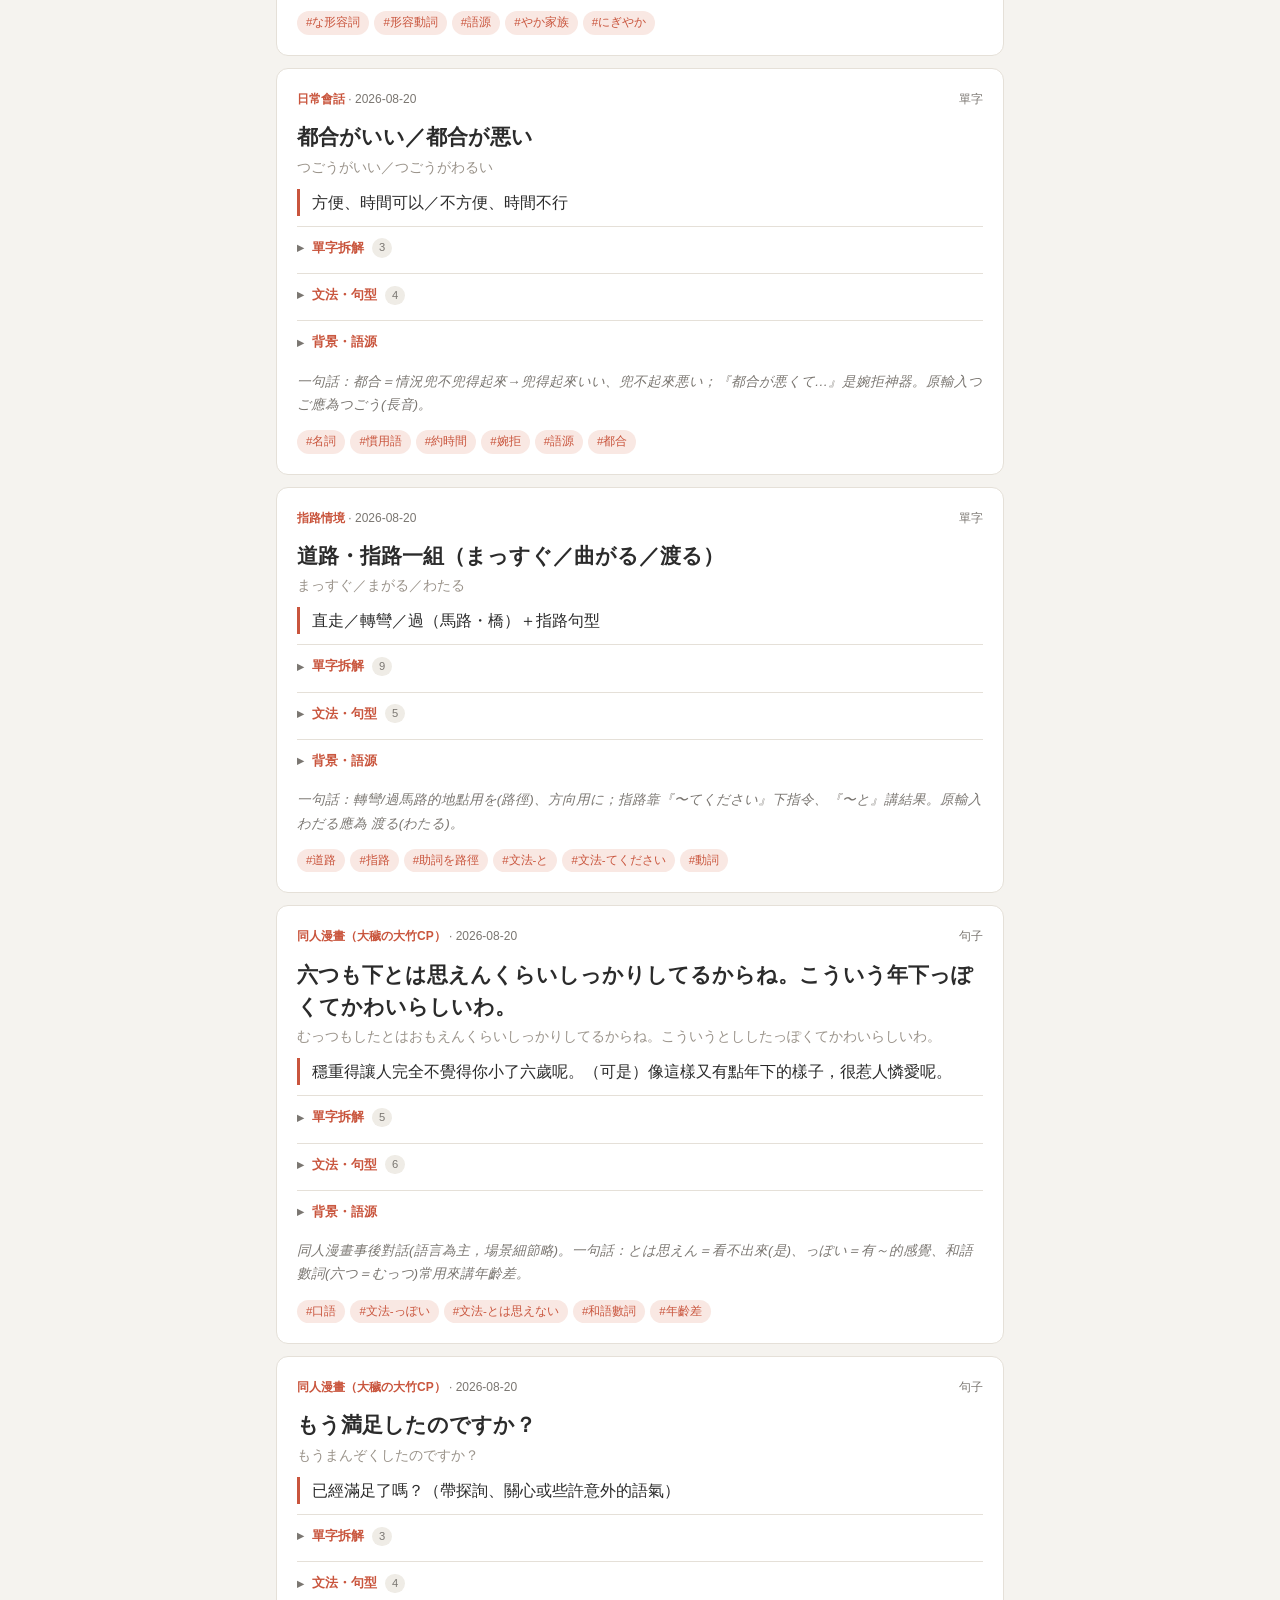
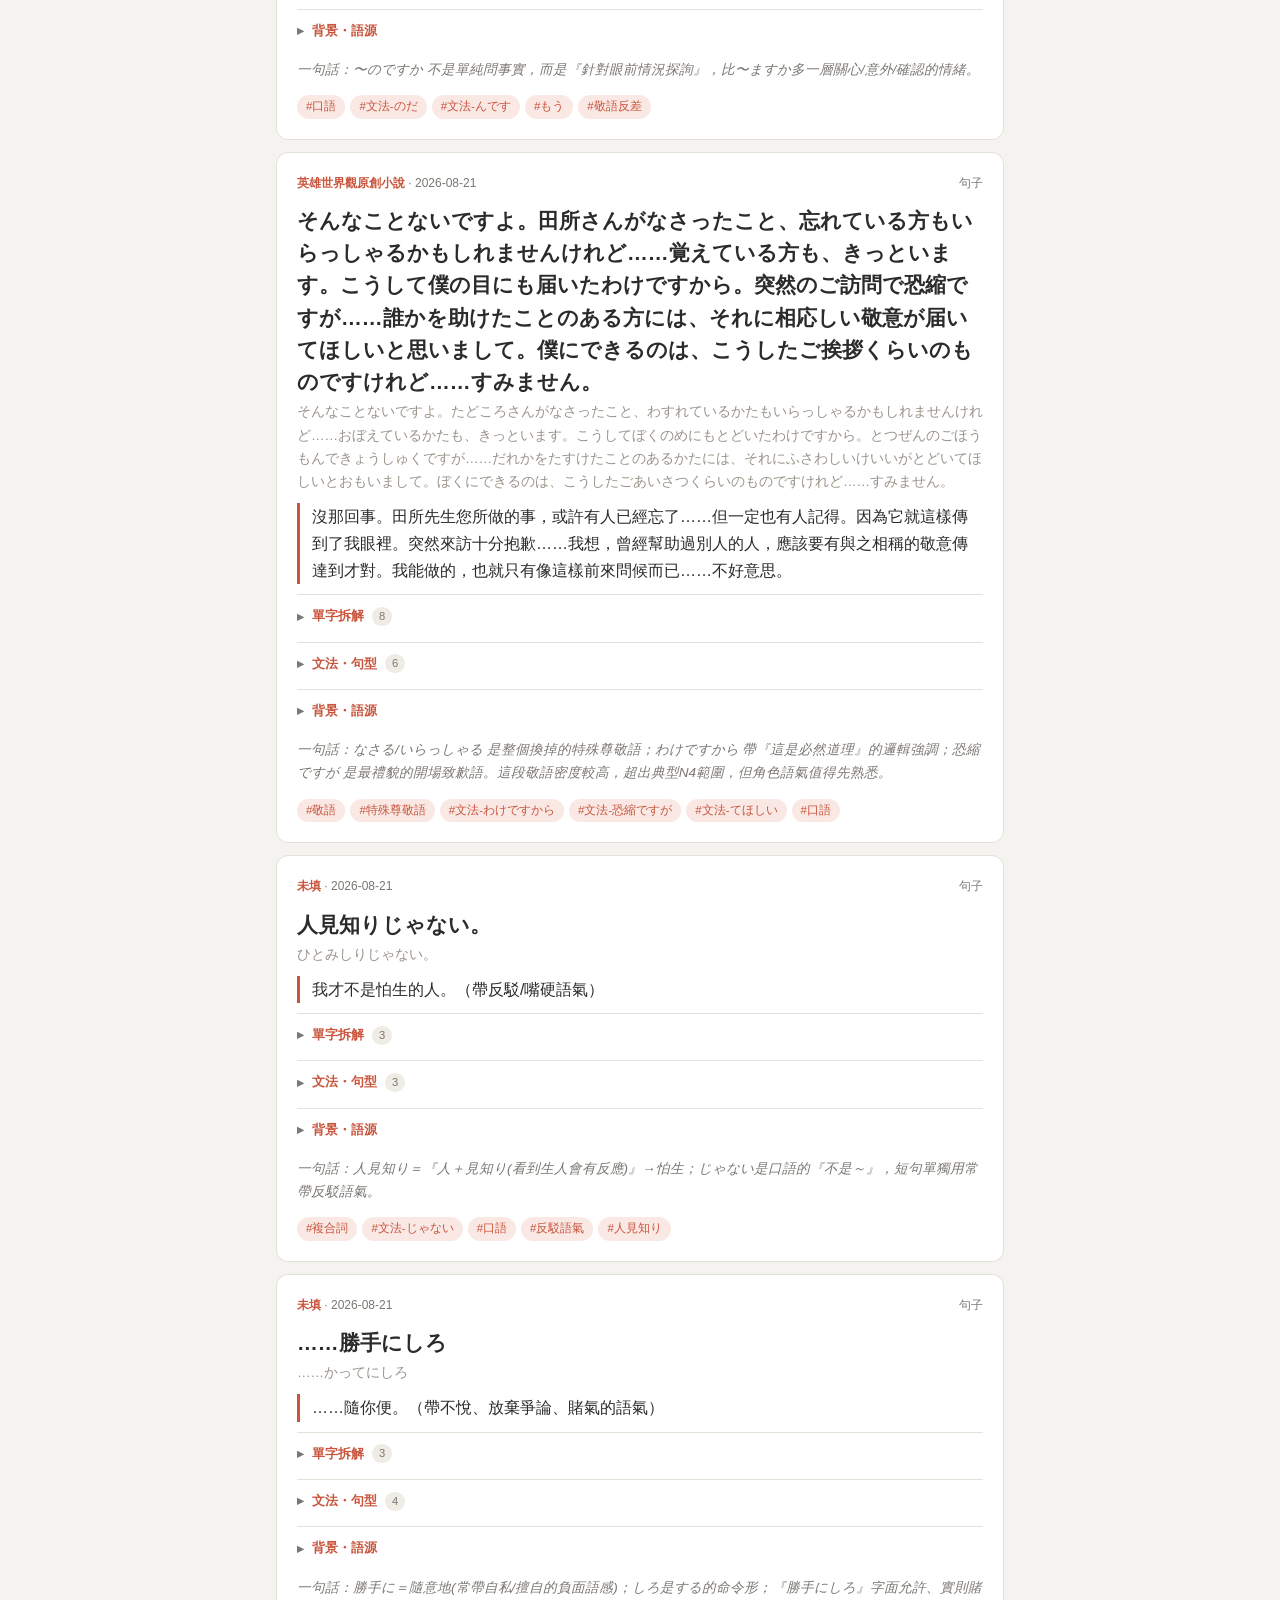
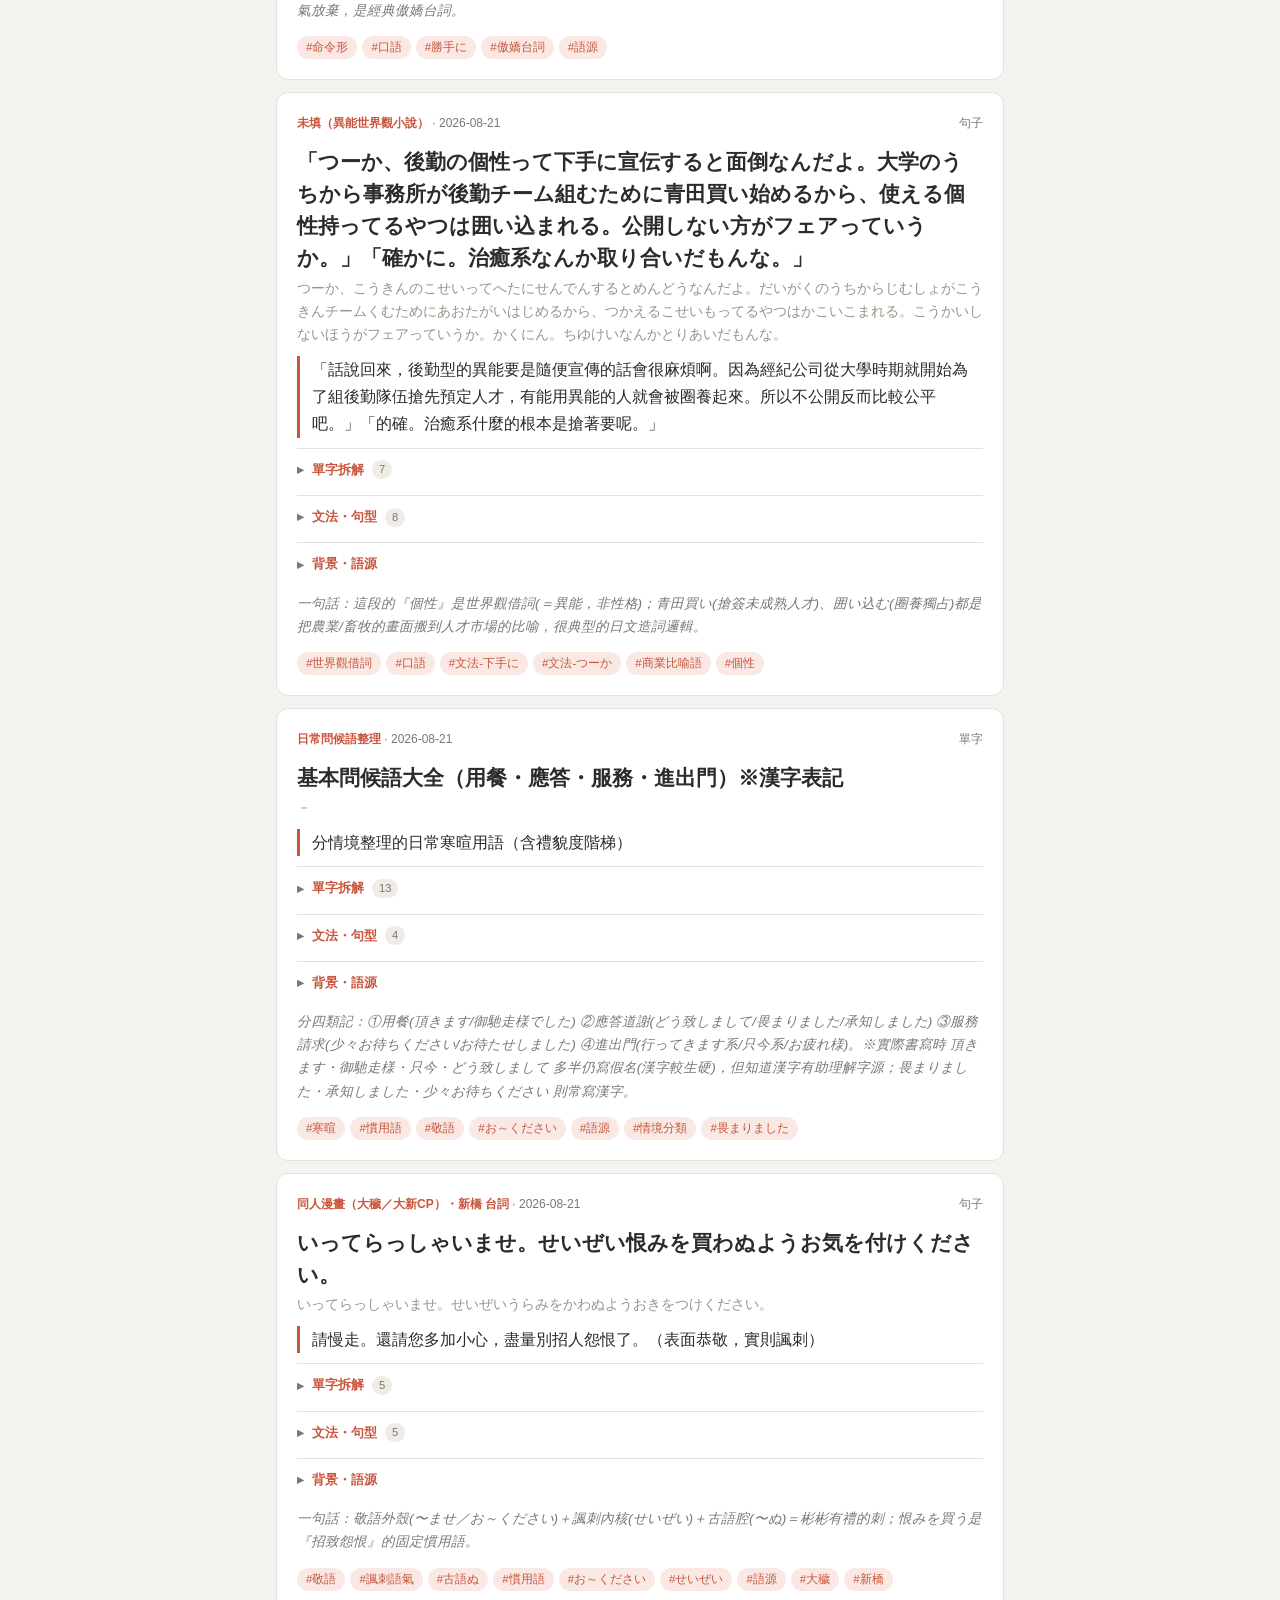
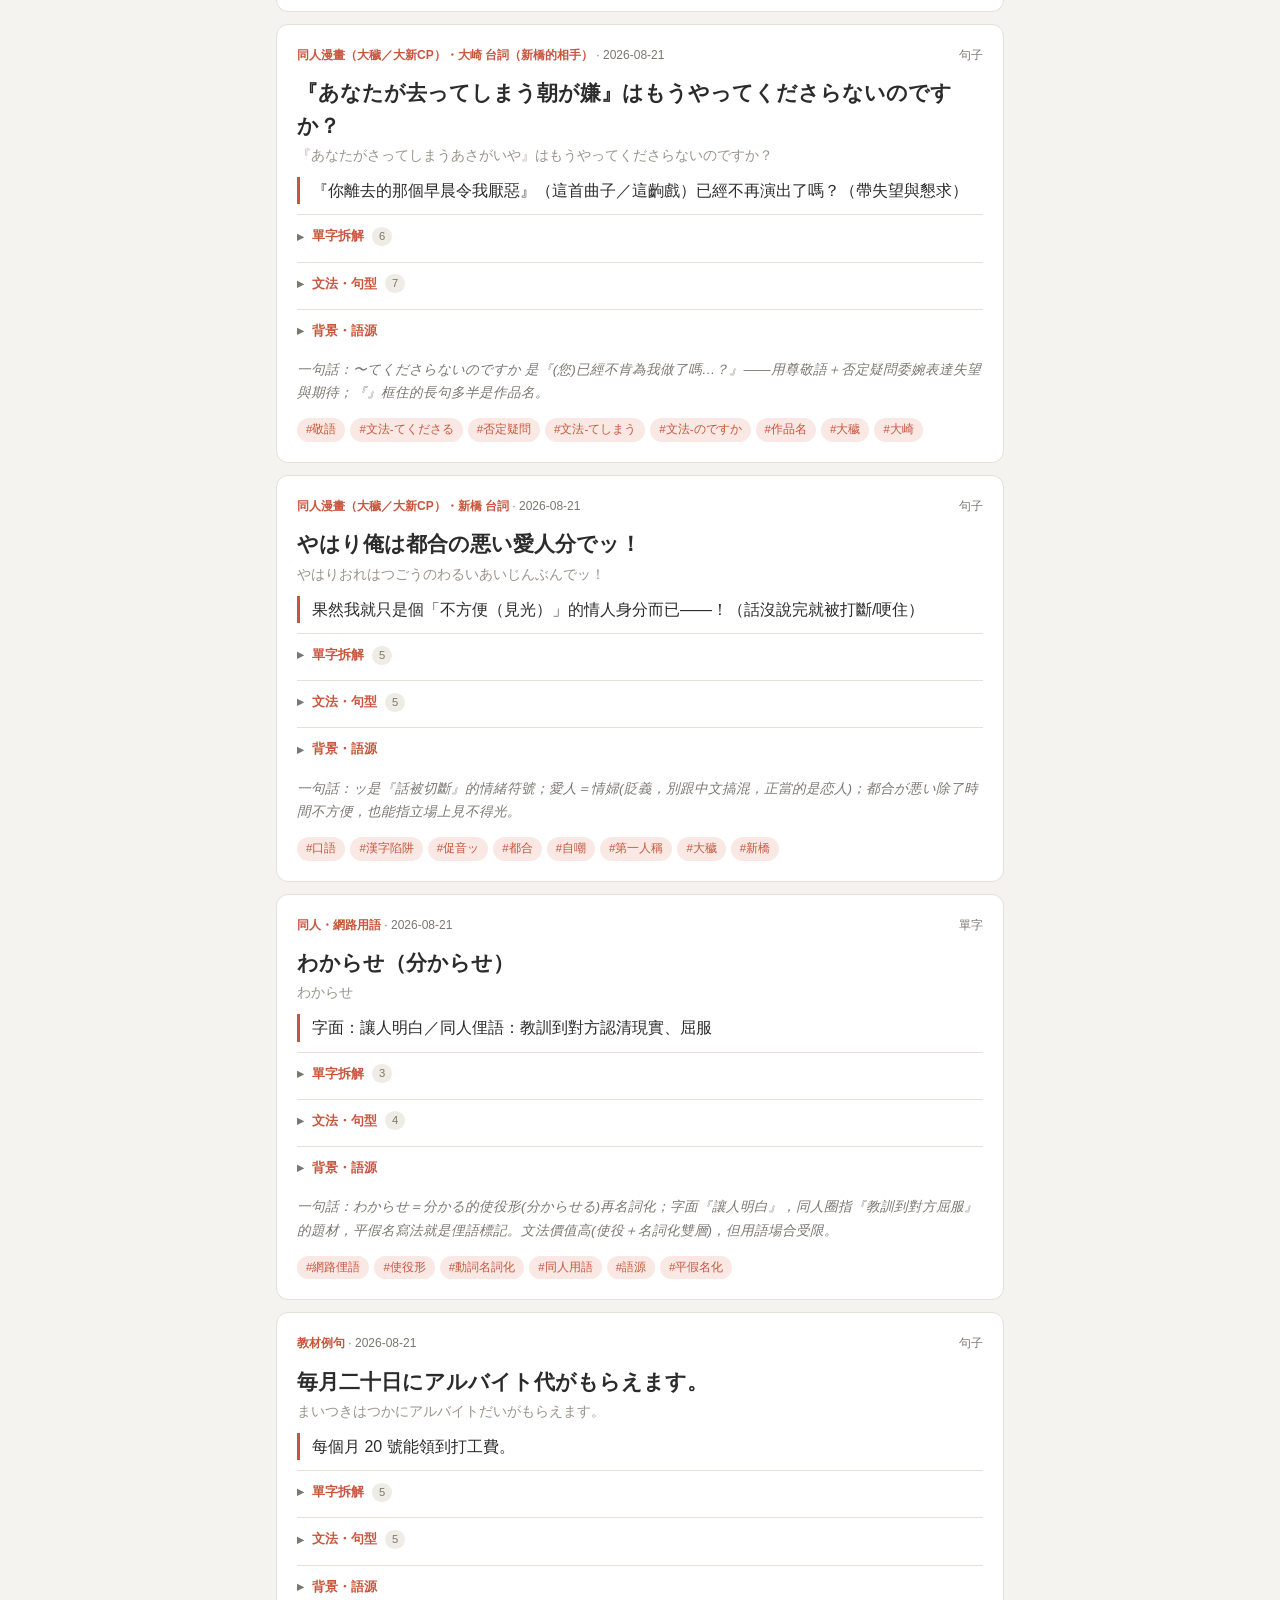
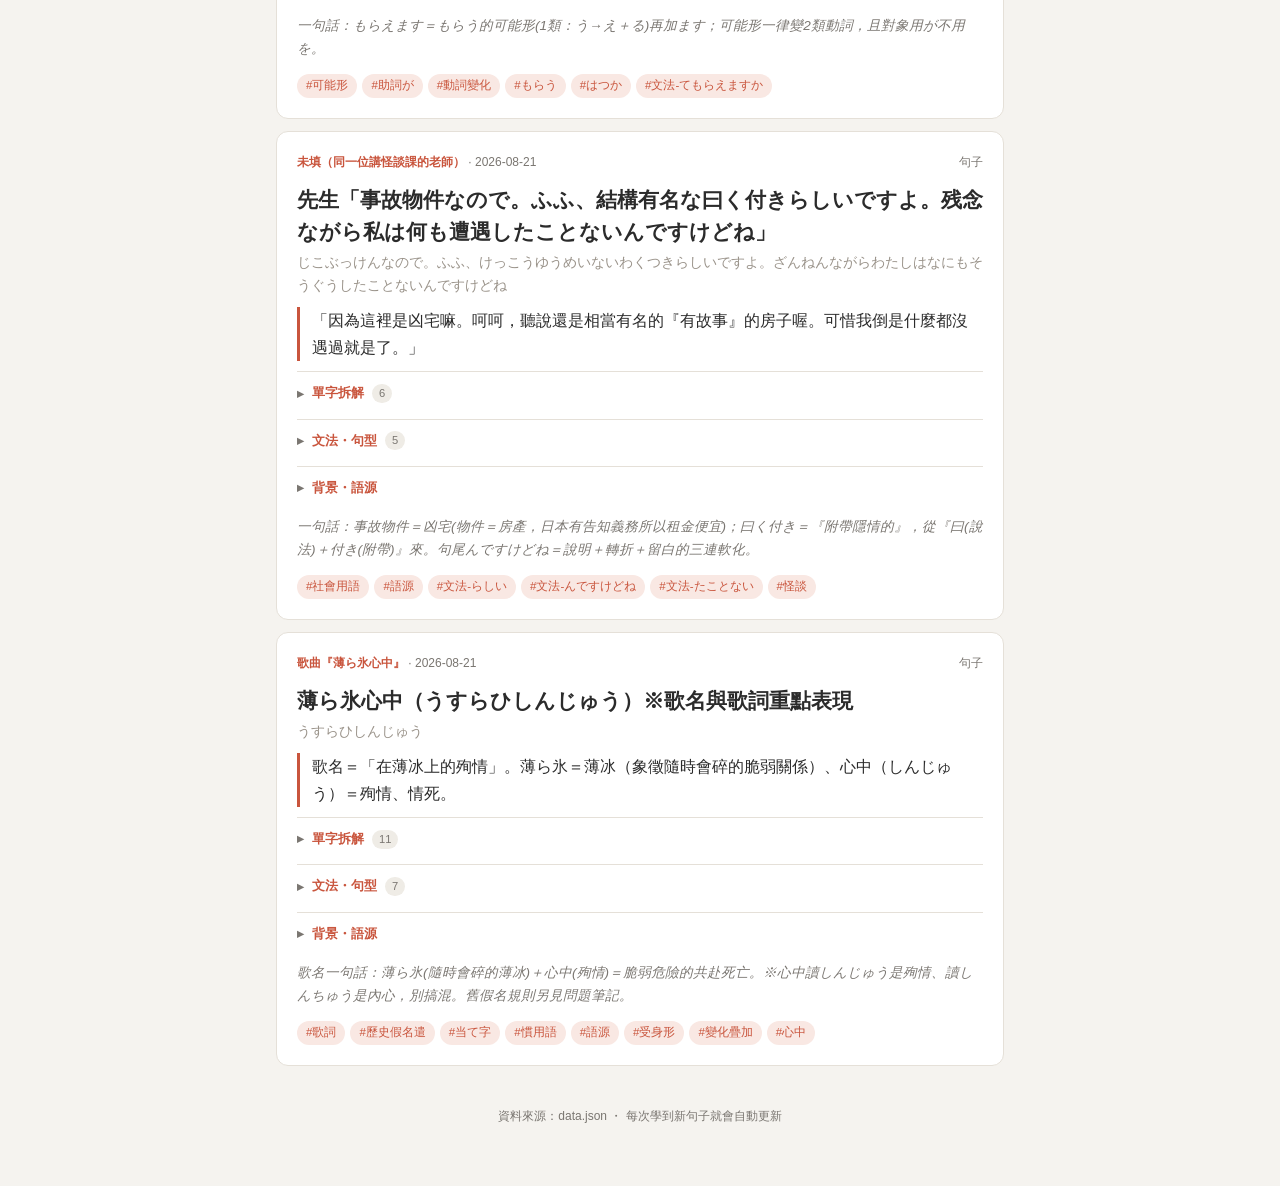
==== commit 250b24c7: "新增「文法清單」頁：N4 重點句型 52 項與覆蓋率追蹤 獨立於動詞道場的新頁面（動詞道場管「怎麼變化」，這裡管「句型用法」）：  - grammar.json：9 組共 52 項 N4 重點句型，每" ====
--- a/index.html
+++ b/index.html
@@ -355,6 +355,14 @@
   render();
 });
 
+// 支援從別頁帶關鍵字進來（例如文法清單的「記錄 N」徽章）：index.html?q=〜のに
+(function () {
+  const q = new URLSearchParams(location.search).get("q");
+  if (!q) return;
+  query = q.trim();
+  document.getElementById("search").value = query;
+})();
+
 // 標籤收合切換
 const tagToggle = document.getElementById("tagToggle");
 function collapseTags() {
--- a/site.css
+++ b/site.css
@@ -3,6 +3,7 @@
 
 :root{
   --shell-max: 760px;
+  --topbar-h: 41px;
   --shell-pad: 16px;
   --radius: 12px;
   /* 全站統一主色（原本問題筆記是藍色，造成三頁看起來像三個網站） */
@@ -51,7 +52,7 @@
 
 /* ── 搜尋列：黏在置頂列底下 ── */
 .controls{
-  position:sticky; top:41px; z-index:50;
+  position:sticky; top:var(--topbar-h); z-index:50;
   max-width:var(--shell-max); margin:0 auto !important;
   background:var(--bg);
   padding:10px var(--shell-pad) 8px !important;
@@ -62,7 +63,7 @@
 
 /* ── 動詞道場的分頁列：跟著捲動，長頁也能隨時換分頁 ── */
 .tabs{
-  position:sticky; top:41px; margin-top:0 !important; z-index:50;
+  position:sticky; top:var(--topbar-h); margin-top:0 !important; z-index:50;
   background:color-mix(in srgb, var(--bg) 92%, transparent);
   backdrop-filter:blur(6px);
   margin:12px calc(-1 * var(--shell-pad)) 10px !important;
@@ -94,7 +95,7 @@
 .toc-links a:hover{ background:var(--accent); color:#fff; }
 
 /* 捲動定位時不要被置頂列蓋住 */
-.sec-h, details.sec, [id^="sec-"]{ scroll-margin-top:96px; }
+.sec-h, details.sec, [id^="sec-"]{ scroll-margin-top:calc(var(--topbar-h) + 60px); }
 
 /* ── 降低盒中盒的層次感：外層卡片不再加底色，只留一條線 ── */
 .card{ border-radius:var(--radius) !important; }
@@ -120,8 +121,6 @@
   .topnav a{ padding:4px 8px; font-size:0.76rem; }
   header{ padding-top:14px !important; }
   header h1{ font-size:1.05rem !important; }
-  .tabs{ top:37px; }
-  .controls{ top:37px; }
   /* 手機不要讓分頁列擠成兩排吃掉螢幕，改成單排橫向捲動 */
   .tabs{ flex-wrap:nowrap !important; overflow-x:auto; scrollbar-width:none; }
   .tabs::-webkit-scrollbar{ display:none; }
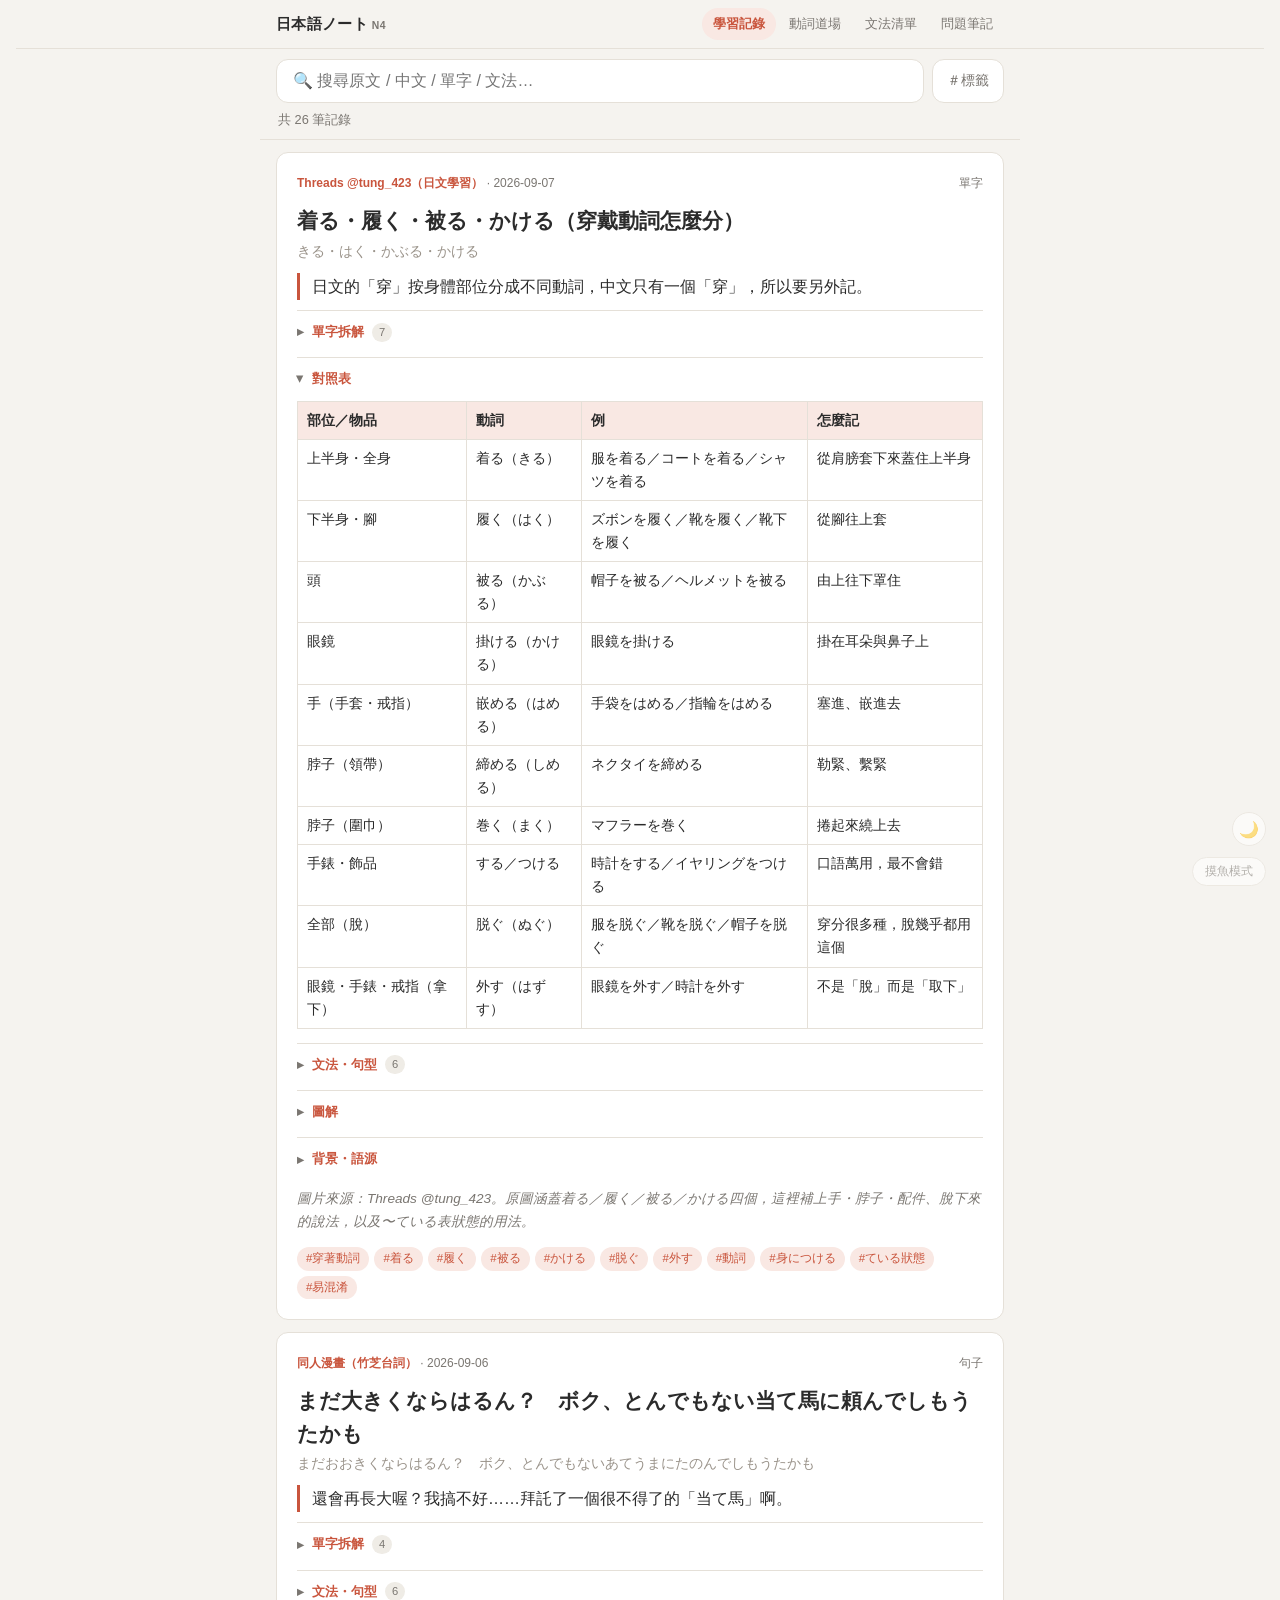
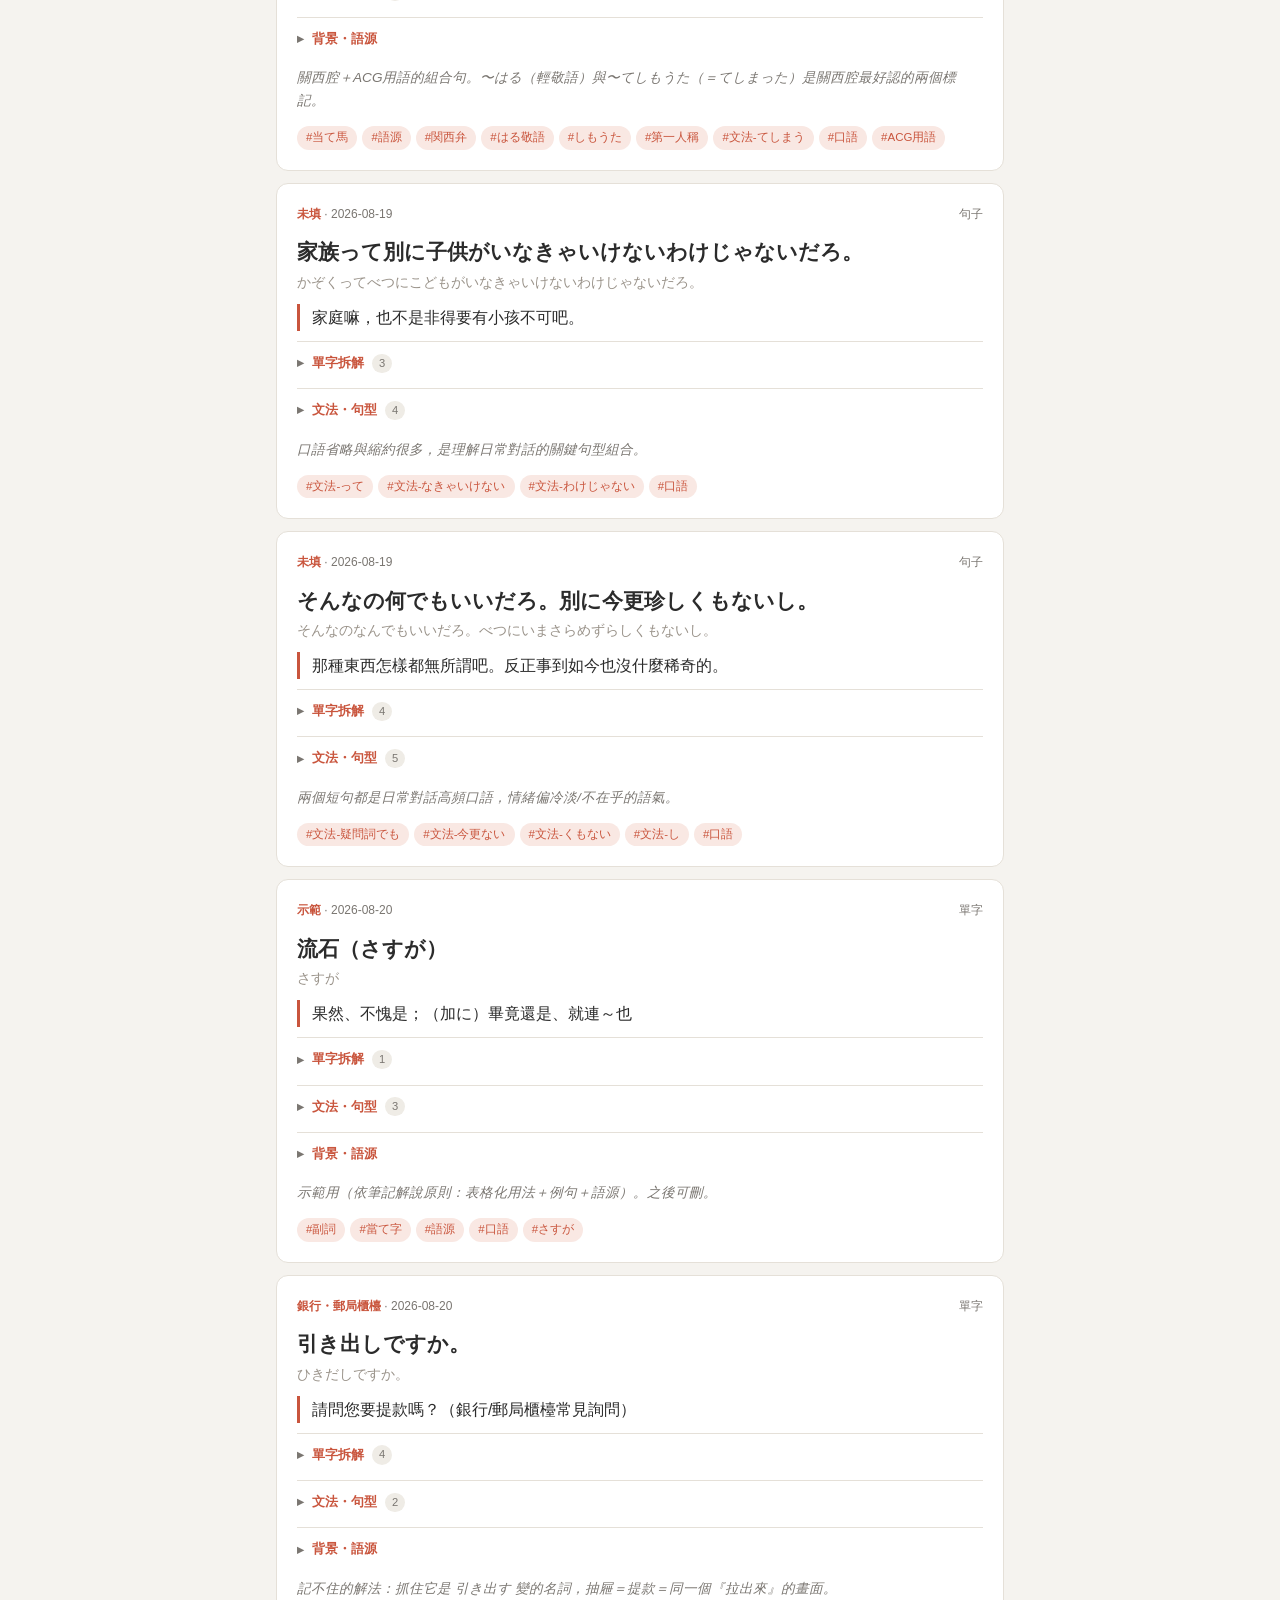
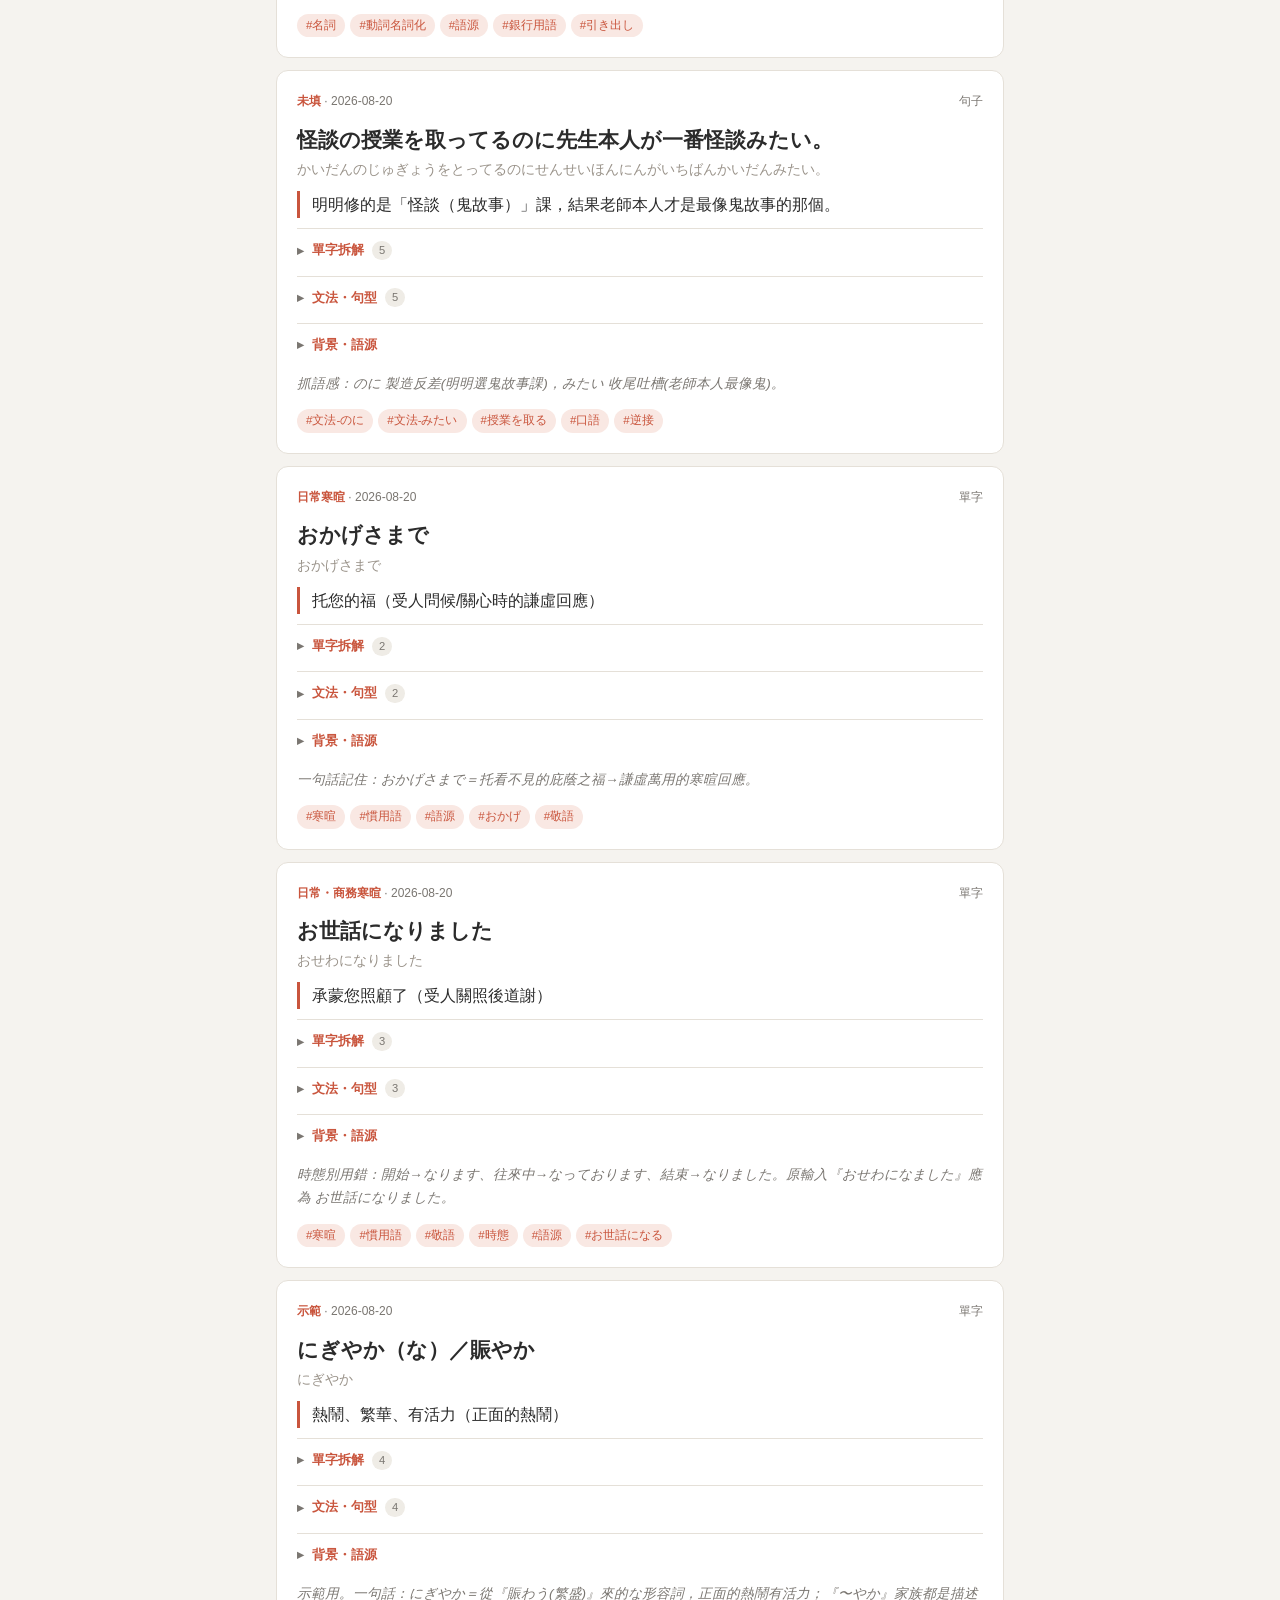
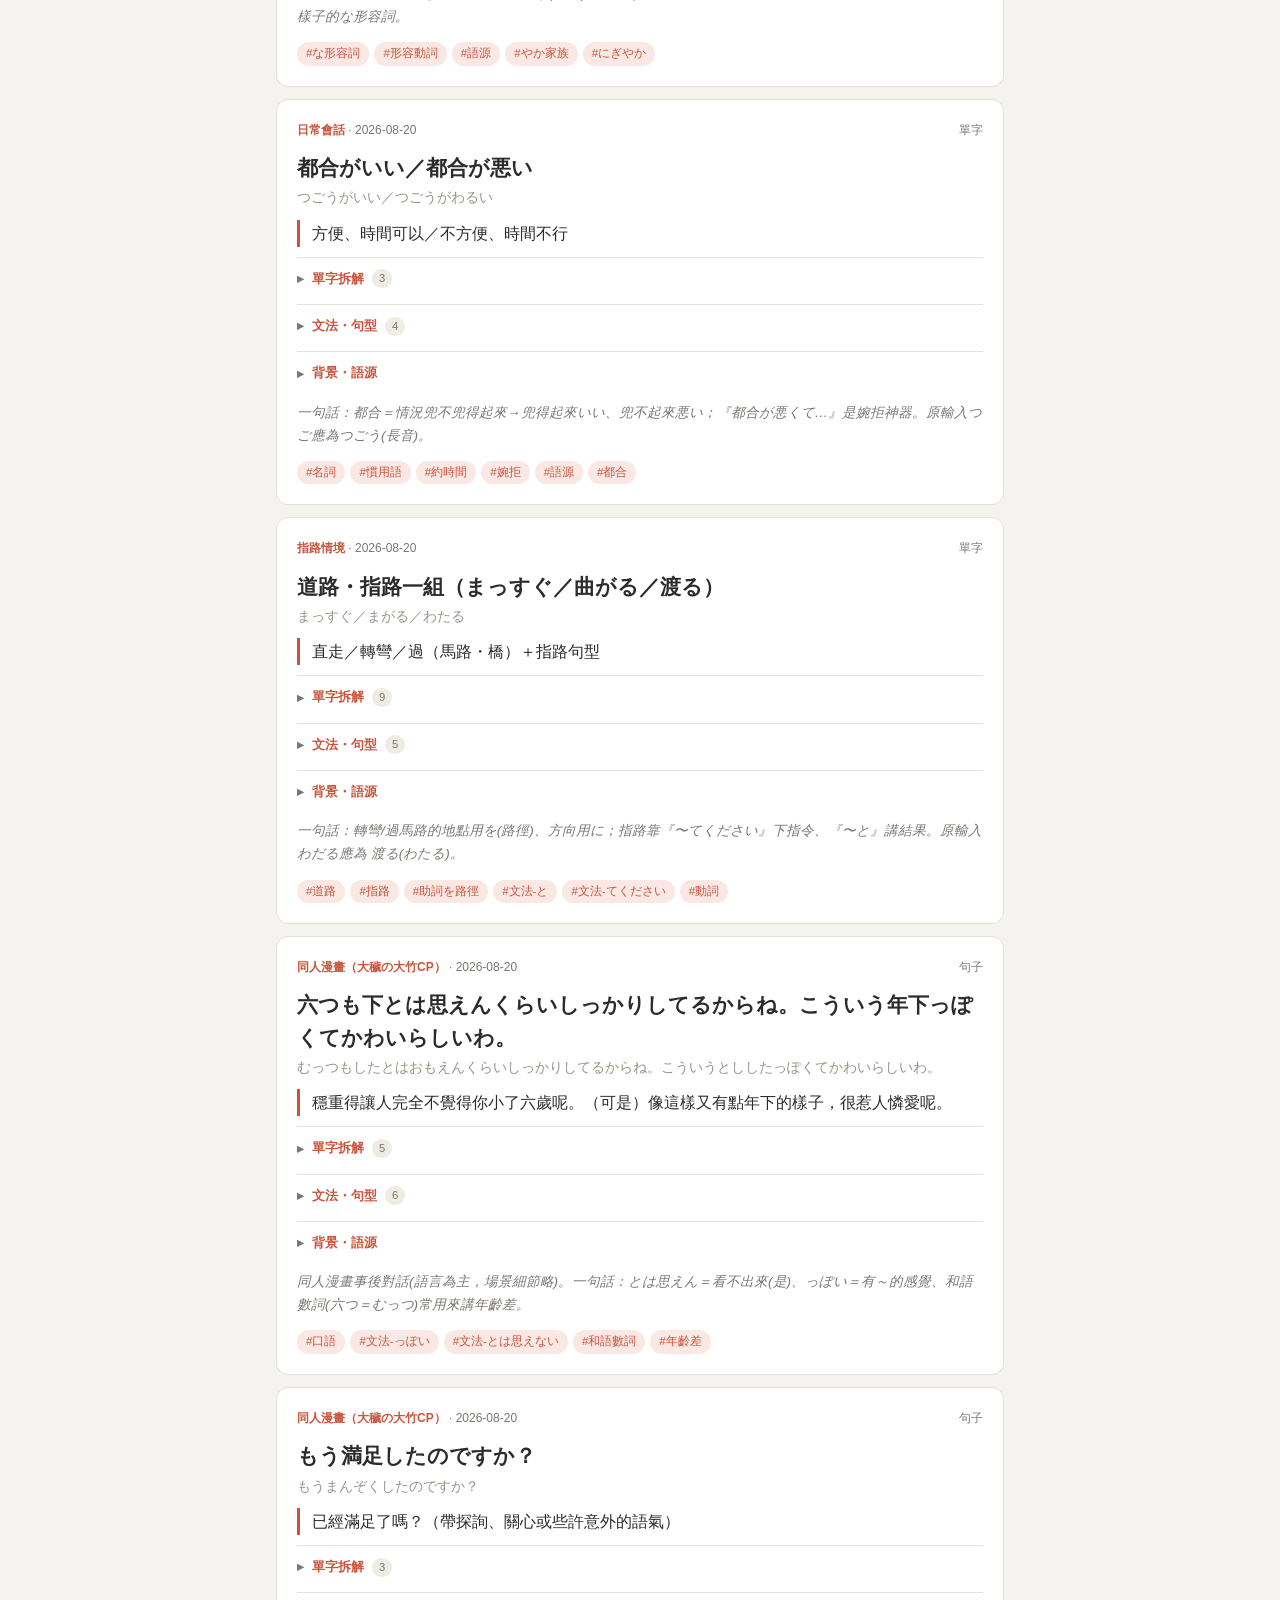
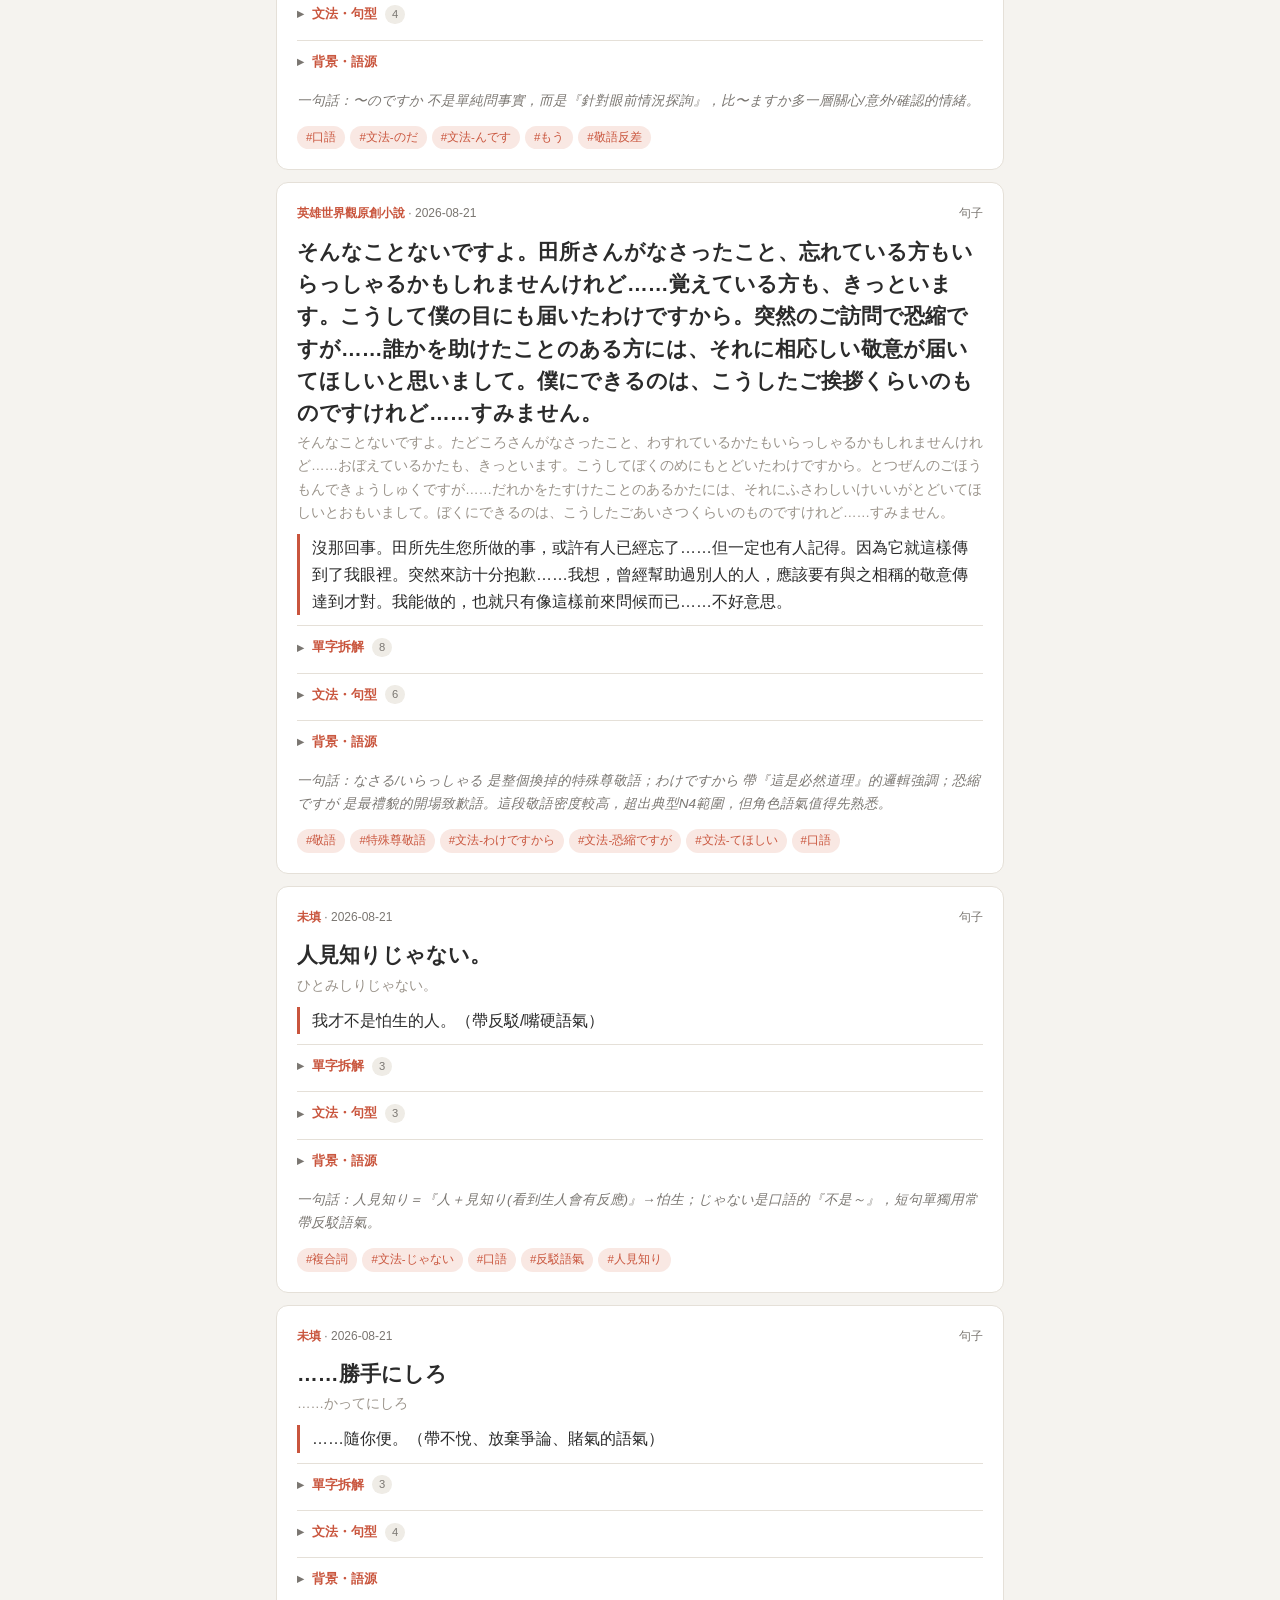
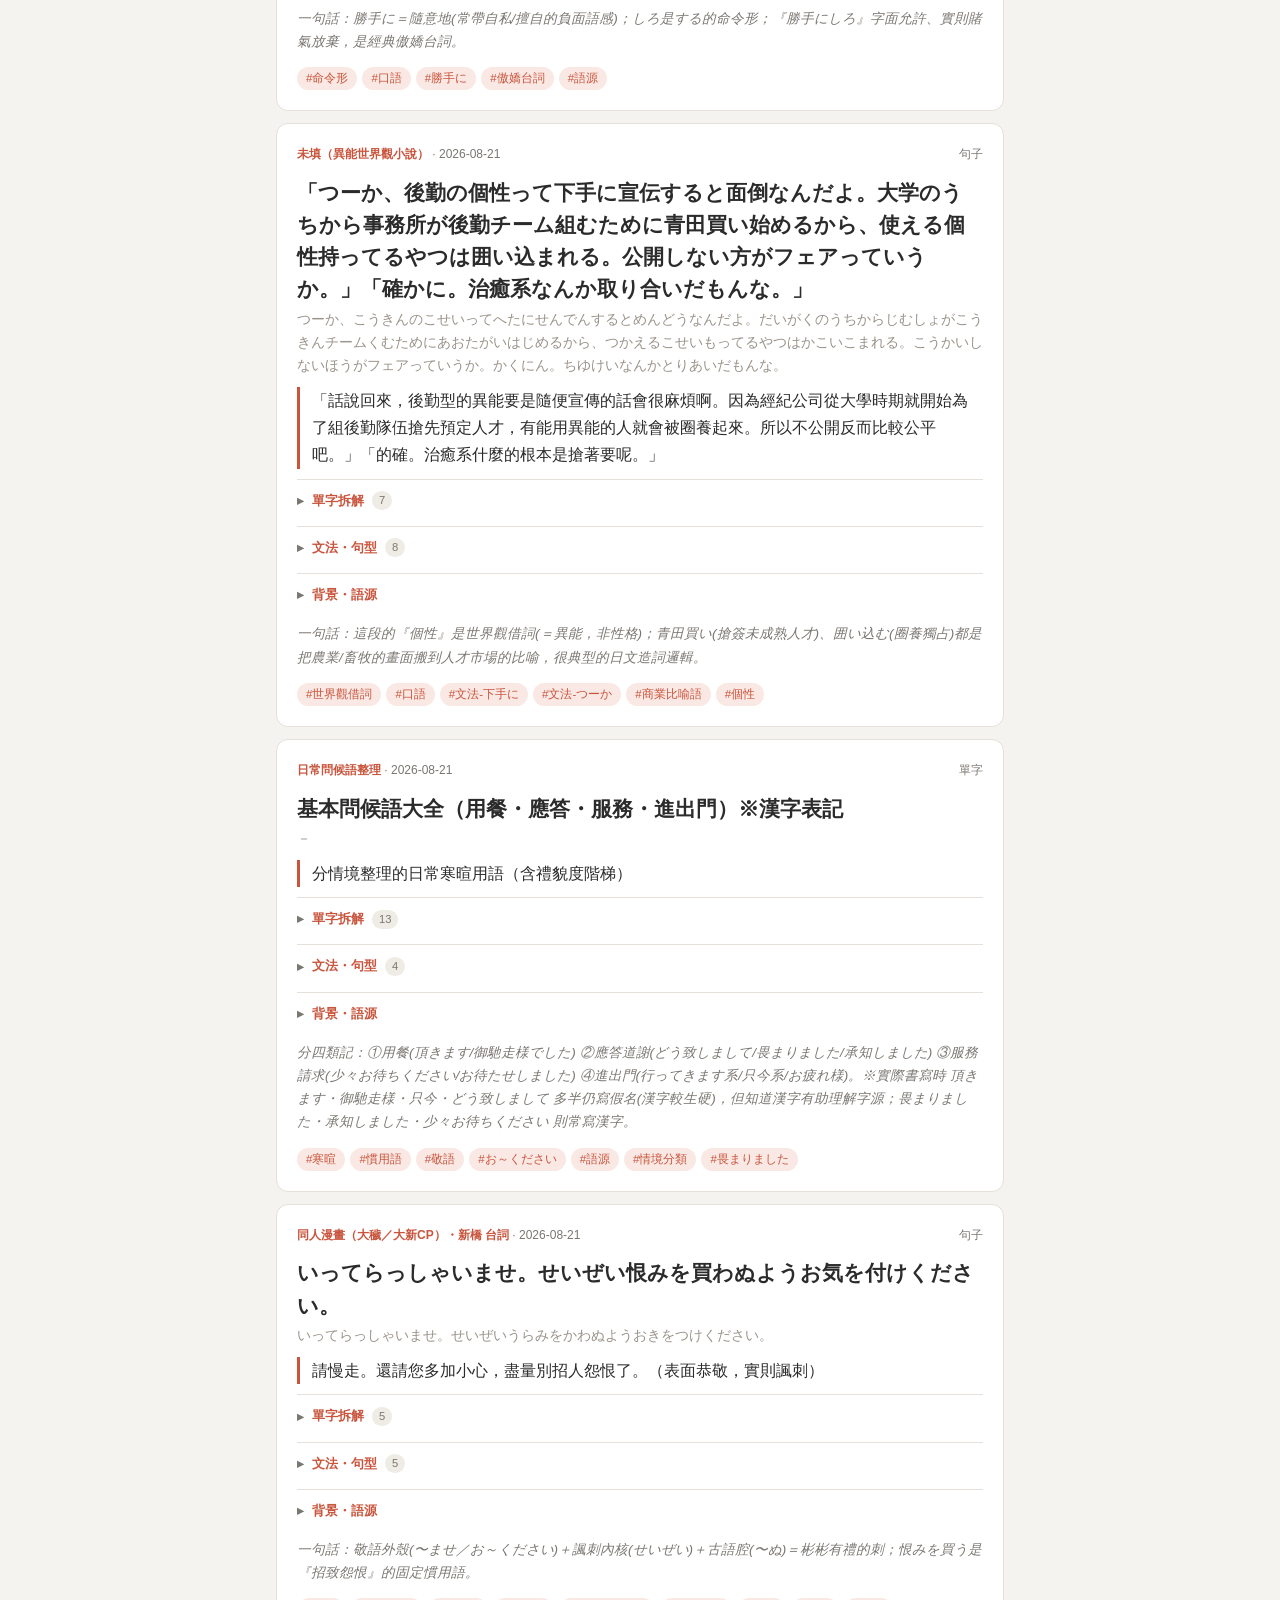
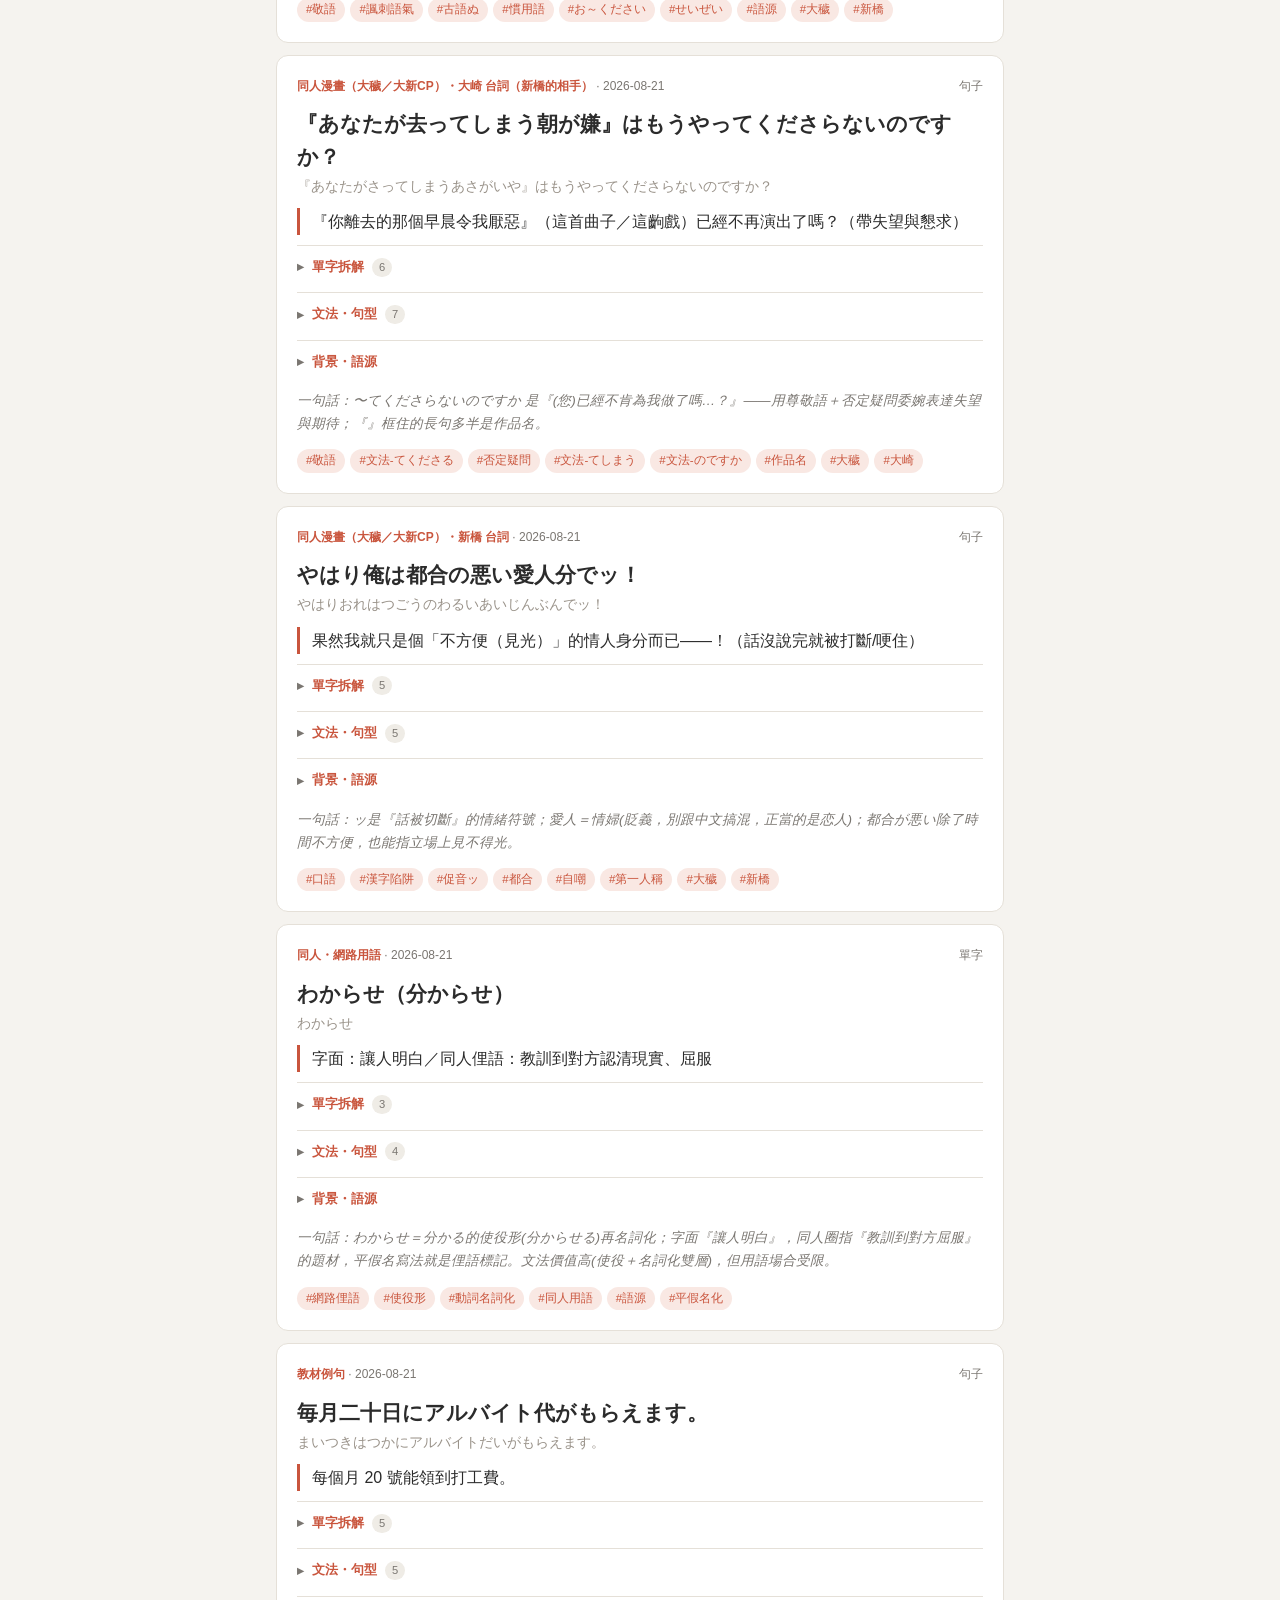
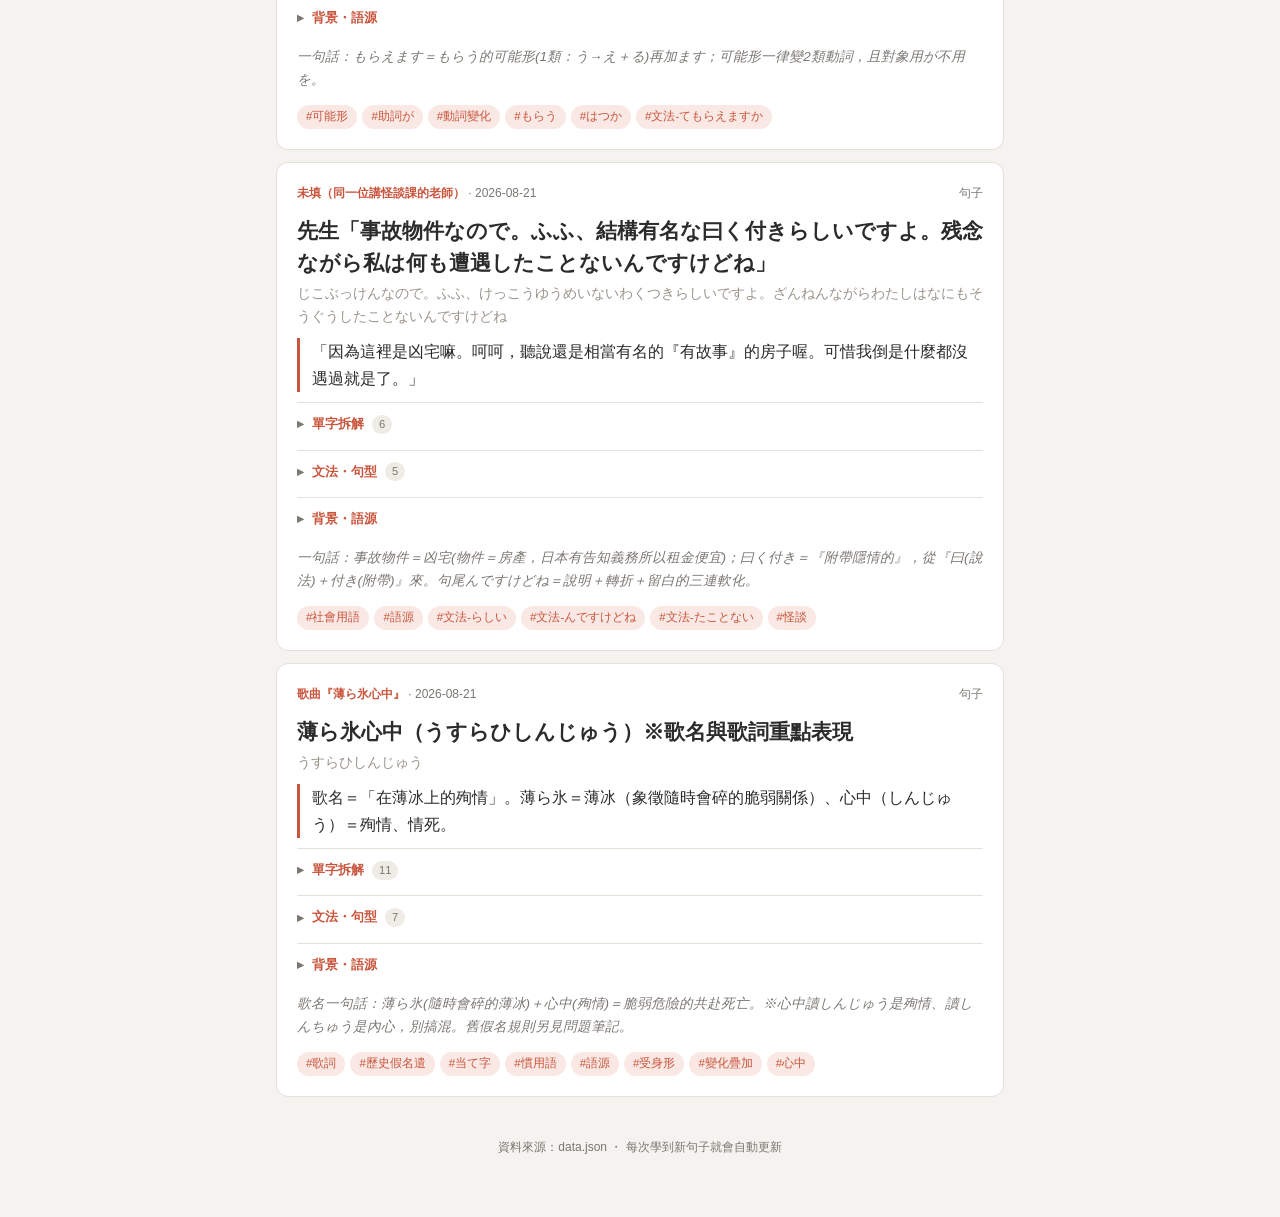
==== commit fa754842: "學習記錄新增：穿戴動詞（着る／履く／被る／かける）＋卡片支援表格與圖片 - 新增穿戴動詞整理，含 10 列對照表（部位／動詞／例／怎麼記）   · 核心規則是按「怎麼接觸身體」分，不是按衣物種類分  " ====
--- a/index.html
+++ b/index.html
@@ -157,8 +157,9 @@
     font-weight: 700; color: var(--grammar-accent);
     font-size: 0.98rem; margin-bottom: 4px;
   }
-  .g-explain { font-size: 0.92rem; }
-  .background {
+  /* 說明裡的換行要保留，條列才不會擠成一整段 */
+  .g-explain { font-size: 0.92rem; white-space: pre-line; }
+  .background { white-space: pre-line;
     background: var(--grammar-bg); border-radius: 12px;
     padding: 12px 14px; margin-top: 8px; font-size: 0.9rem;
   }
@@ -224,6 +225,17 @@
   body.work .card-tag { background: #f0f0f0; color: #777; border-radius: 2px; }
   body.work .note { color: #999; }
   body.work .work-toggle { background: #fff; color: #999; border: 1px solid #d0d0d0; opacity: 0.4; }
+
+  /* 對照表與圖解 */
+  .tblwrap { overflow-x: auto; }
+  table.cmp { width: 100%; border-collapse: collapse; font-size: 0.85rem; margin: 6px 0 4px; }
+  table.cmp th, table.cmp td { border: 1px solid var(--border); padding: 7px 9px; text-align: left; vertical-align: top; }
+  table.cmp th { background: var(--accent-soft); font-weight: 700; white-space: nowrap; }
+  .fig { margin: 8px 0 0; }
+  .fig img { width: 100%; border: 1px solid var(--border); border-radius: 10px; display: block; }
+  .fig figcaption { font-size: 0.75rem; color: var(--muted); margin-top: 6px; }
+  body.work table.cmp th { background: #eee; }
+  body.work .fig img { border-radius: 0; filter: grayscale(1); }
 </style>
 <link rel="stylesheet" href="site.css">
 </head>
@@ -331,6 +343,13 @@
       <div class="g-point">${esc(g.point)}</div>
       <div class="g-explain">${esc(g.explain)}</div>
     </div>`).join("");
+  // 對照表（entry.table = {head:[], rows:[[]]}），適合單字組整理型的筆記
+  const table = e.table ? `<div class="tblwrap"><table class="cmp"><tr>` +
+    e.table.head.map(h => `<th>${esc(h)}</th>`).join("") + `</tr>` +
+    e.table.rows.map(r => `<tr>` + r.map(c => `<td>${esc(c)}</td>`).join("") + `</tr>`).join("") +
+    `</table></div>` : "";
+  const image = e.image ? `<figure class="fig"><img src="${esc(e.image)}" alt="${esc(e.imageAlt || "")}" loading="lazy">` +
+    (e.imageCredit ? `<figcaption>${esc(e.imageCredit)}</figcaption>` : "") + `</figure>` : "";
   const tags = (e.tags || []).map(t =>
     `<span class="card-tag" data-tag="${esc(t)}">#${esc(t)}</span>`).join("");
   return `
@@ -343,7 +362,9 @@
     ${e.reading ? `<div class="reading">${esc(e.reading)}</div>` : ""}
     ${e.translation ? `<div class="translation">${esc(e.translation)}</div>` : ""}
     ${words ? `<details class="sec"><summary>單字拆解 <span class="cnt">${(e.words||[]).length}</span></summary>${words}</details>` : ""}
+    ${table ? `<details class="sec" open><summary>對照表</summary>${table}</details>` : ""}
     ${grammar ? `<details class="sec"><summary>文法・句型 <span class="cnt">${(e.grammar||[]).length}</span></summary>${grammar}</details>` : ""}
+    ${image ? `<details class="sec"><summary>圖解</summary>${image}</details>` : ""}
     ${e.background ? `<details class="sec"><summary>背景・語源</summary><div class="background">${esc(e.background)}</div></details>` : ""}
     ${e.note ? `<div class="note">${esc(e.note)}</div>` : ""}
     ${tags ? `<div class="card-tags">${tags}</div>` : ""}
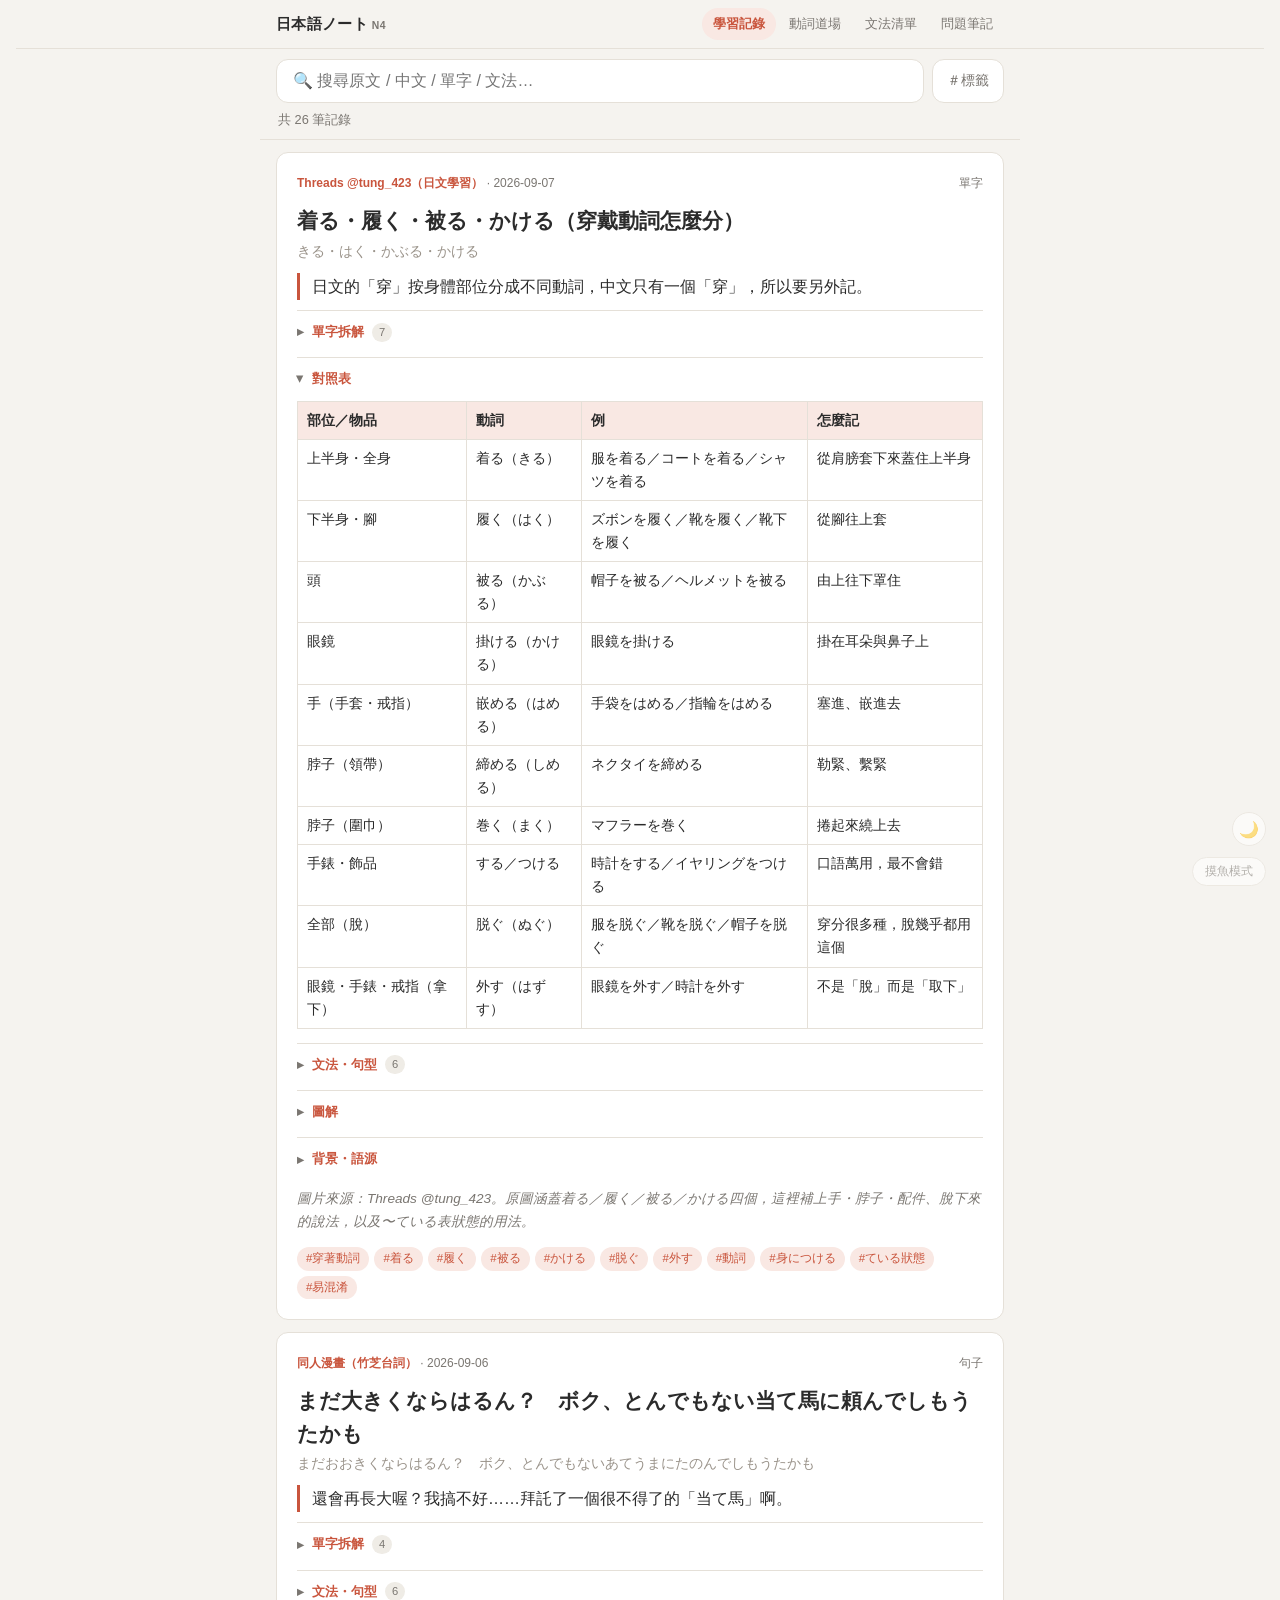
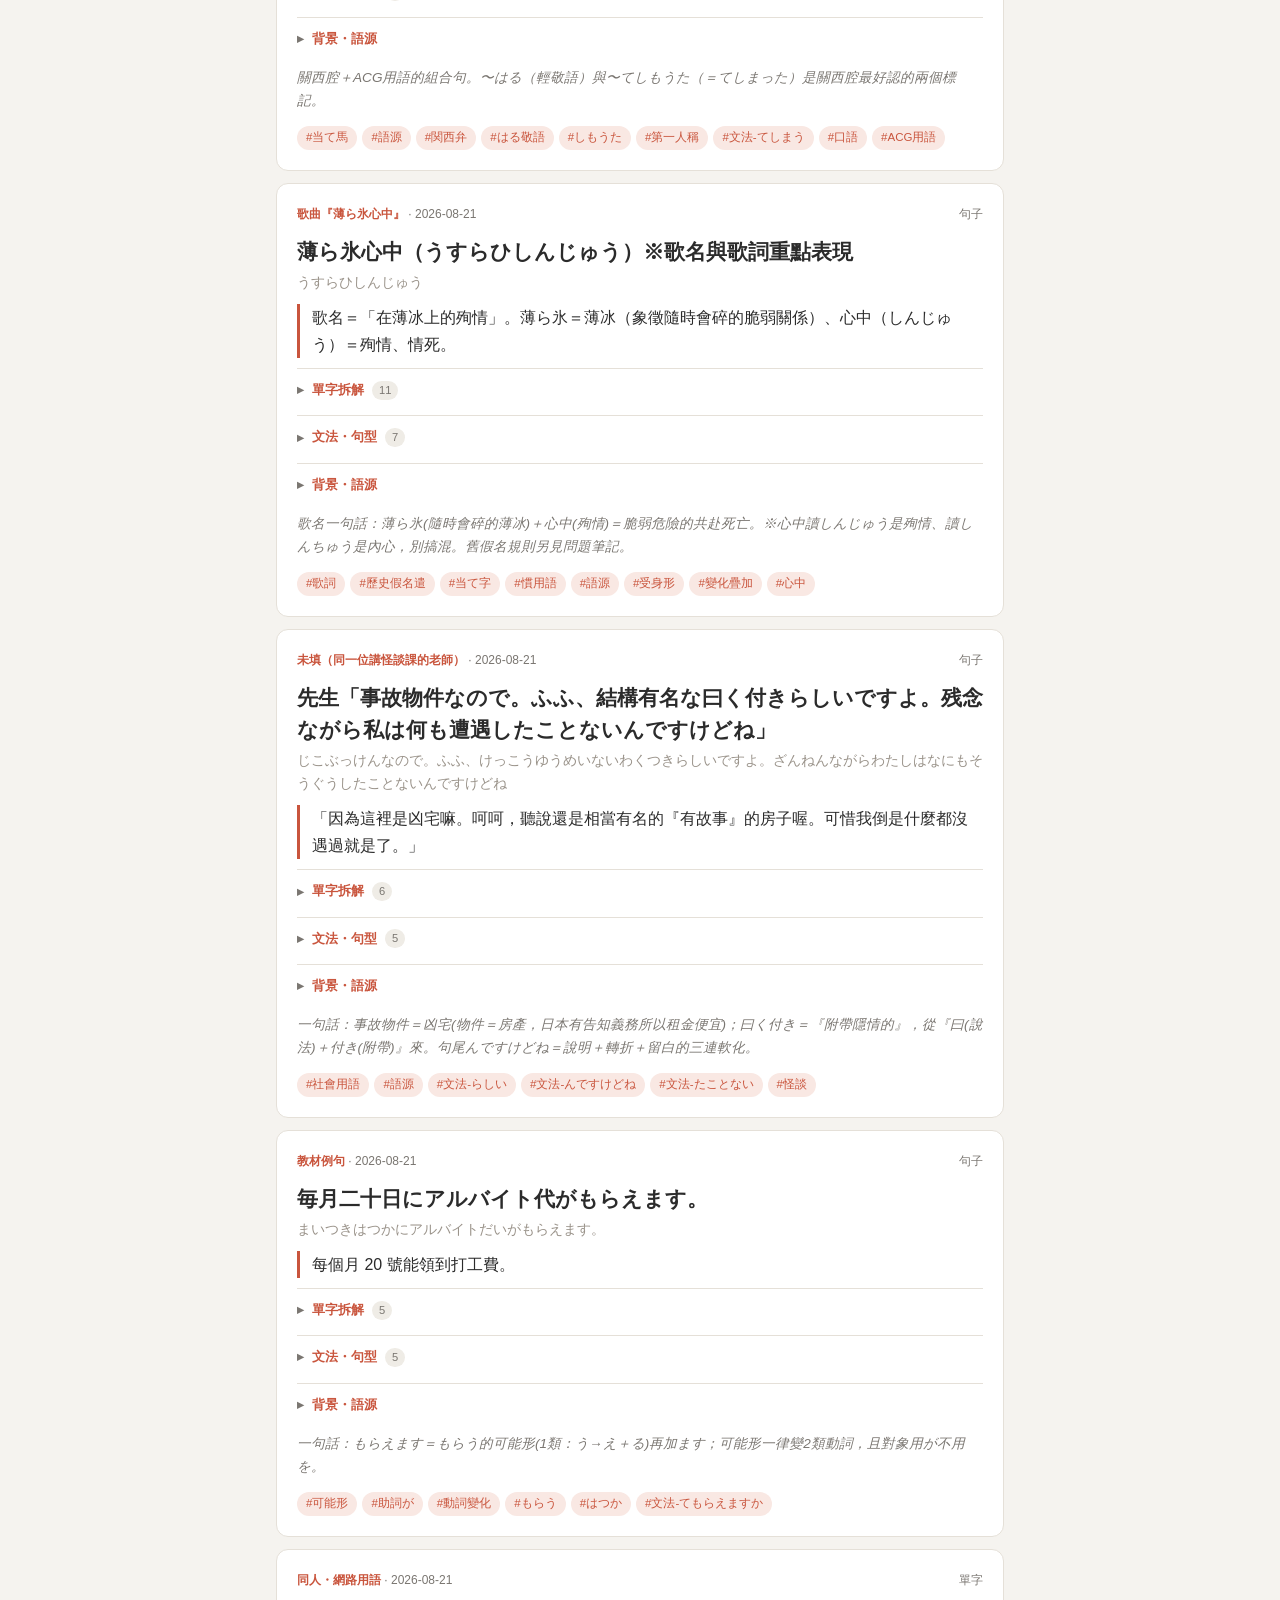
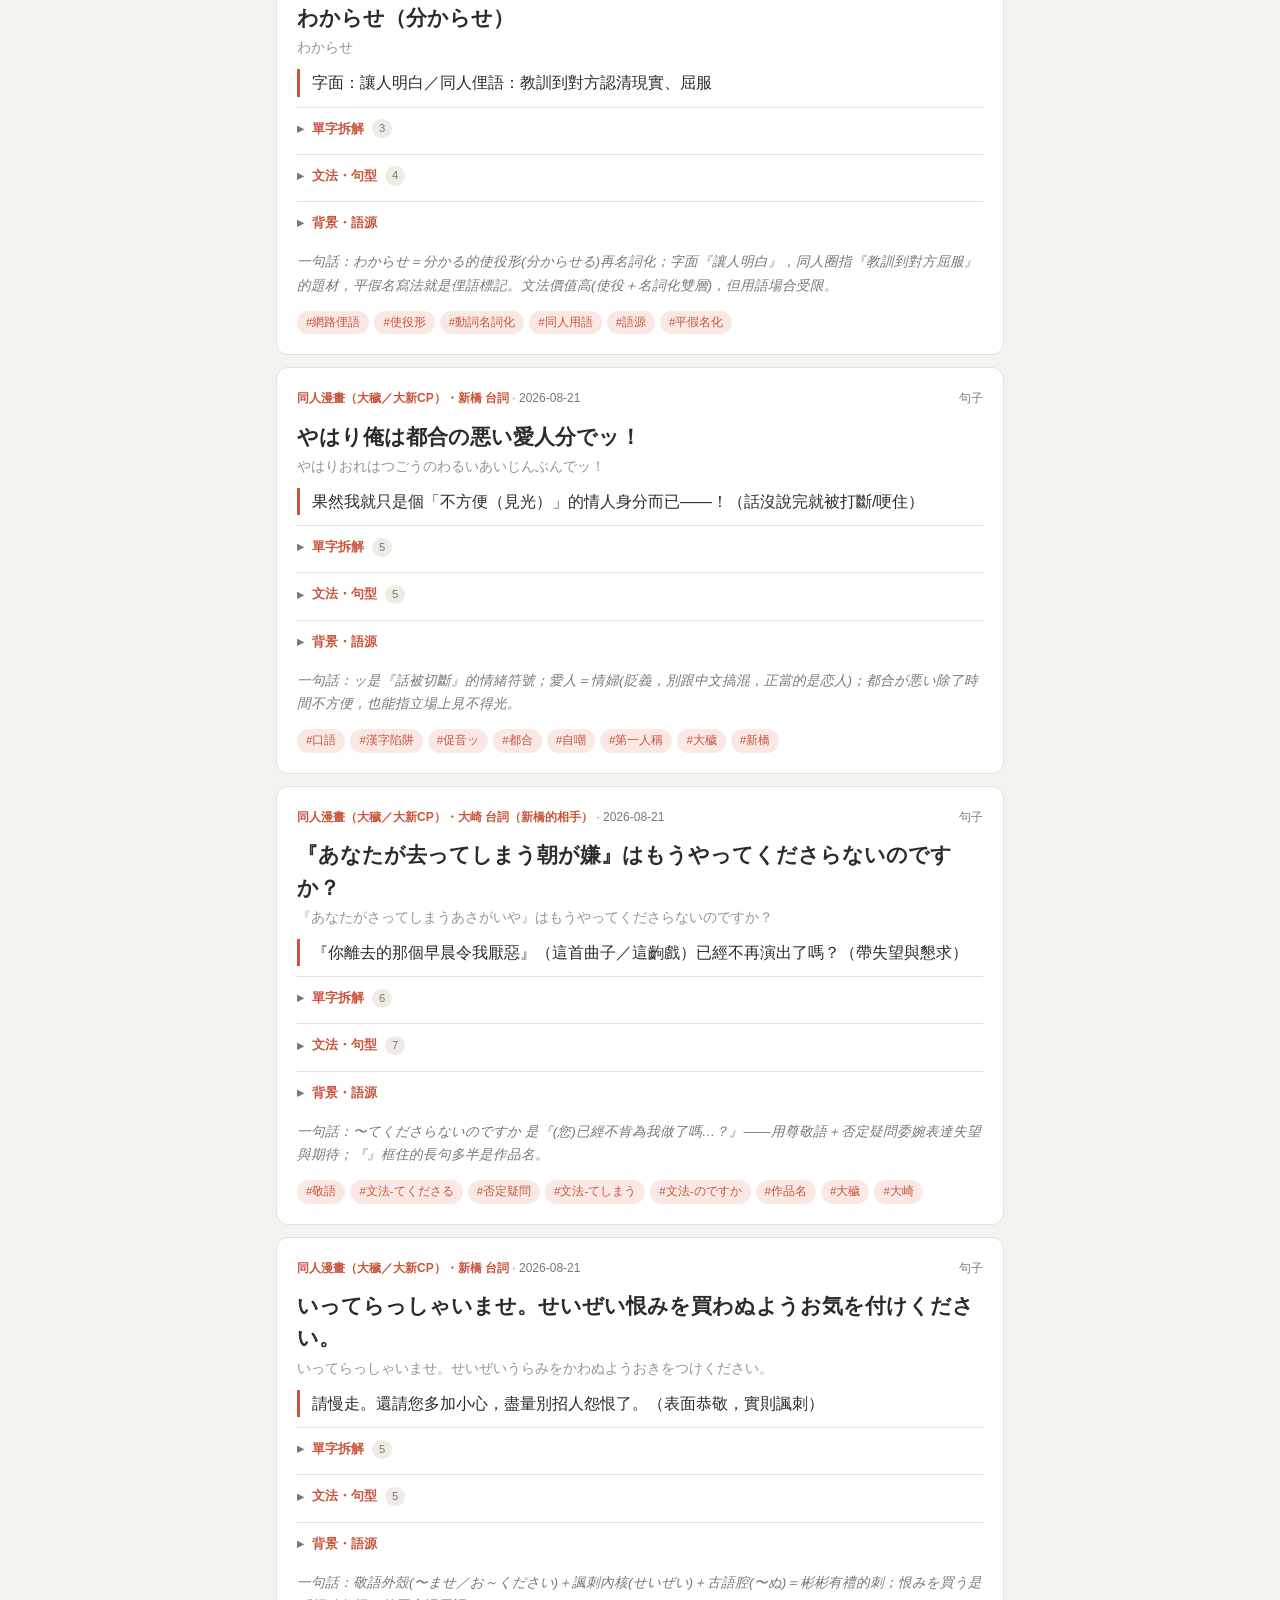
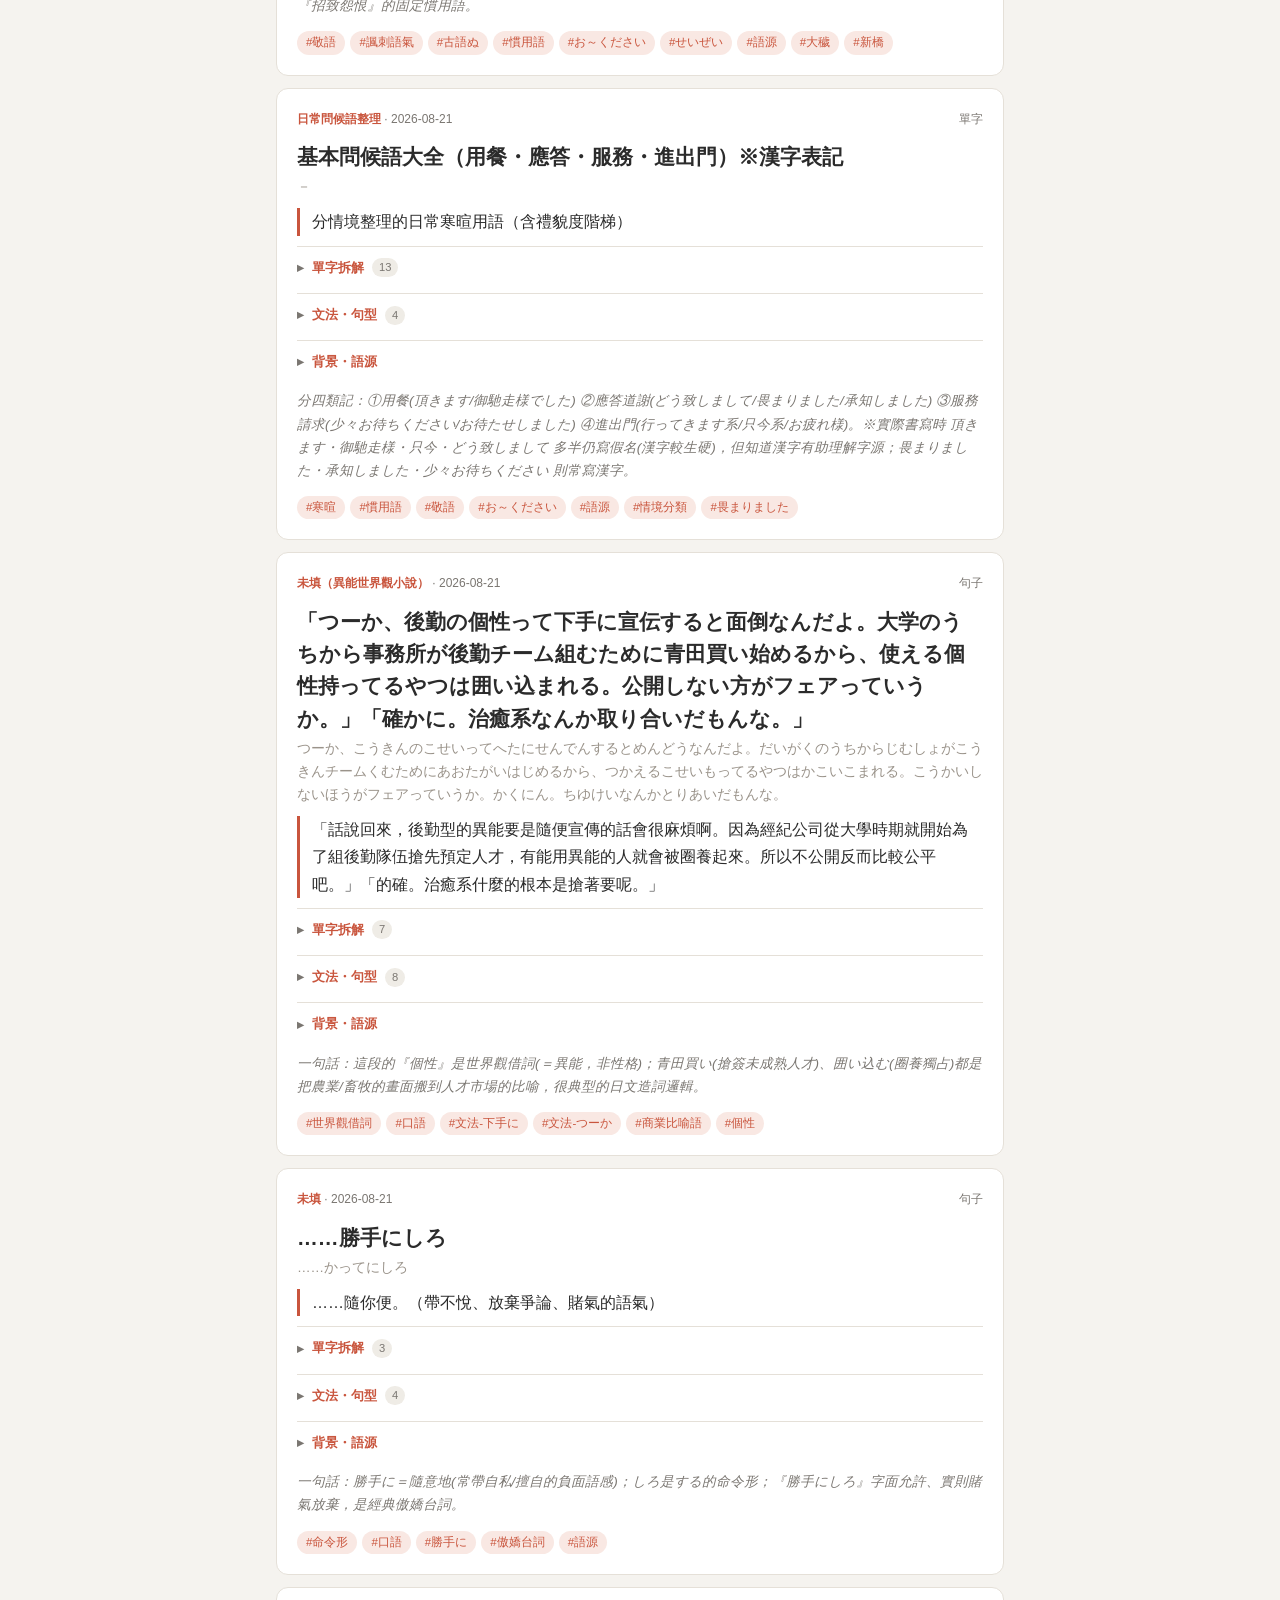
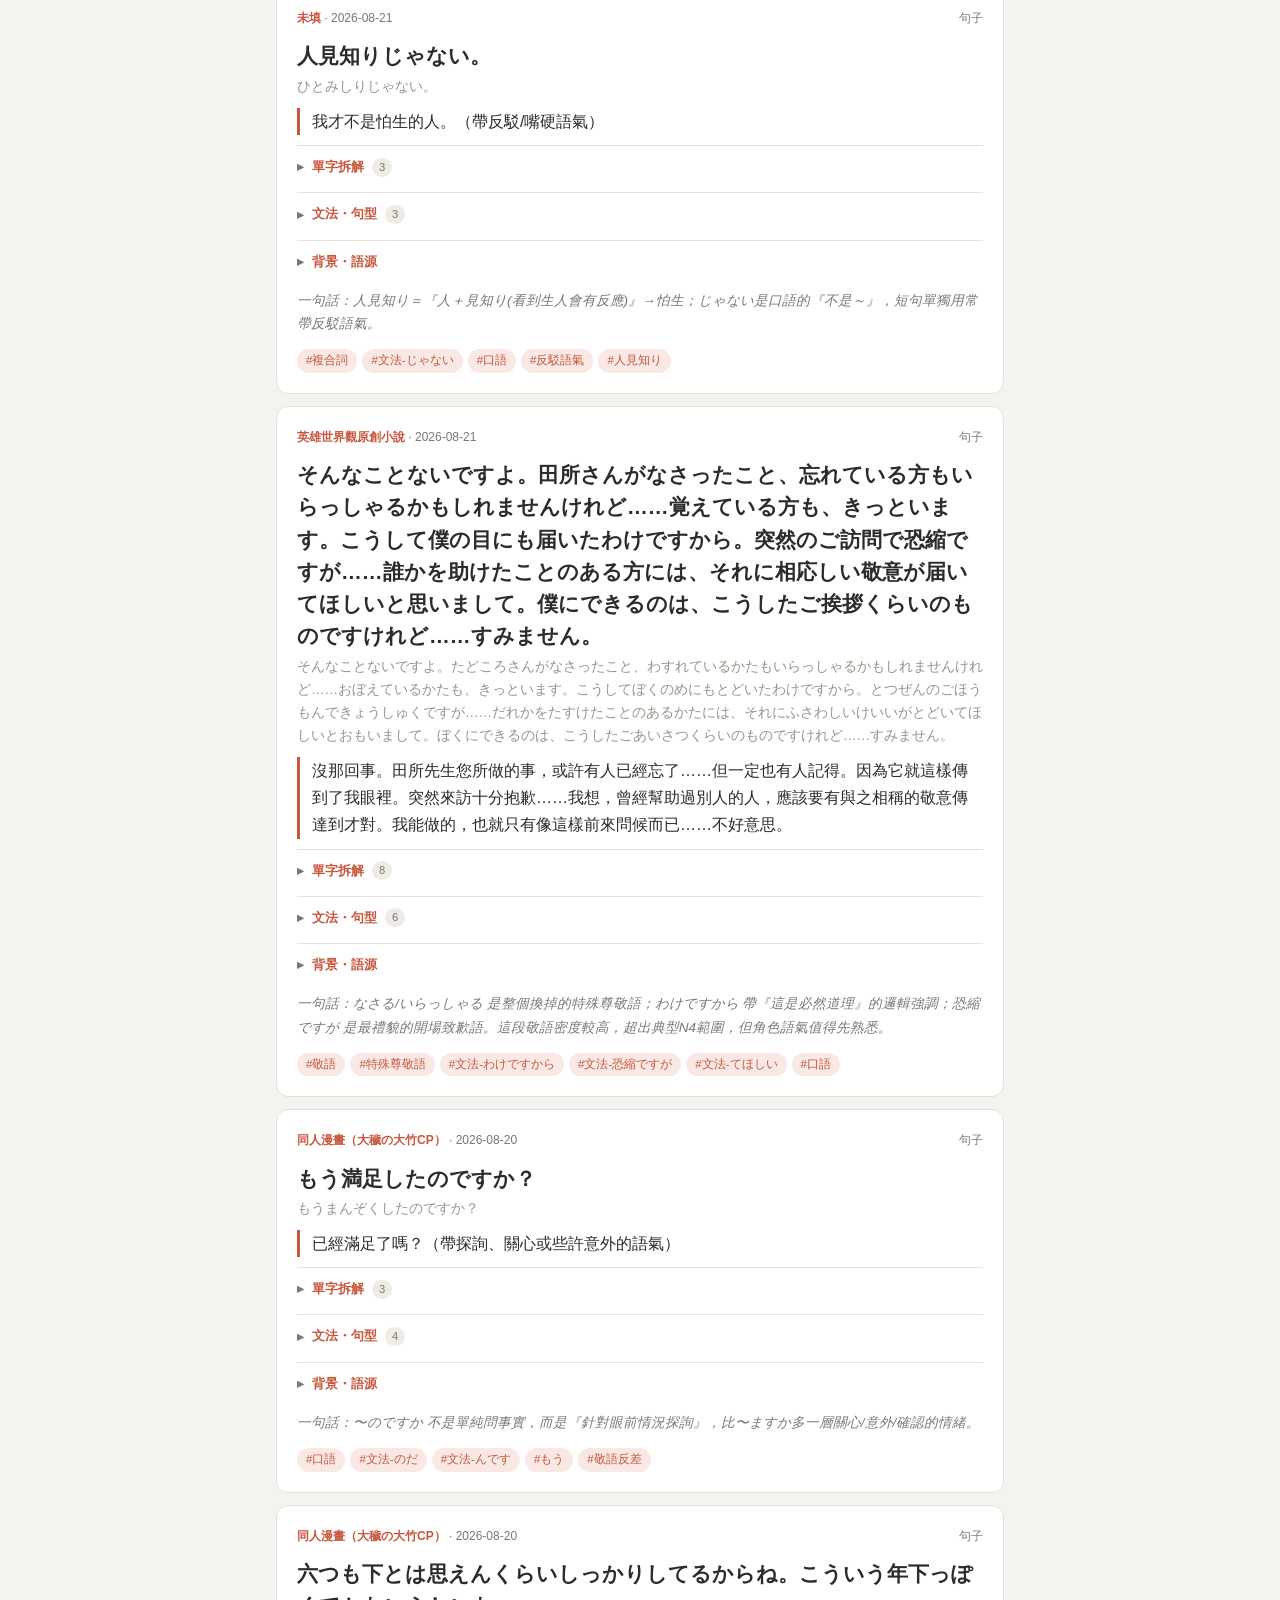
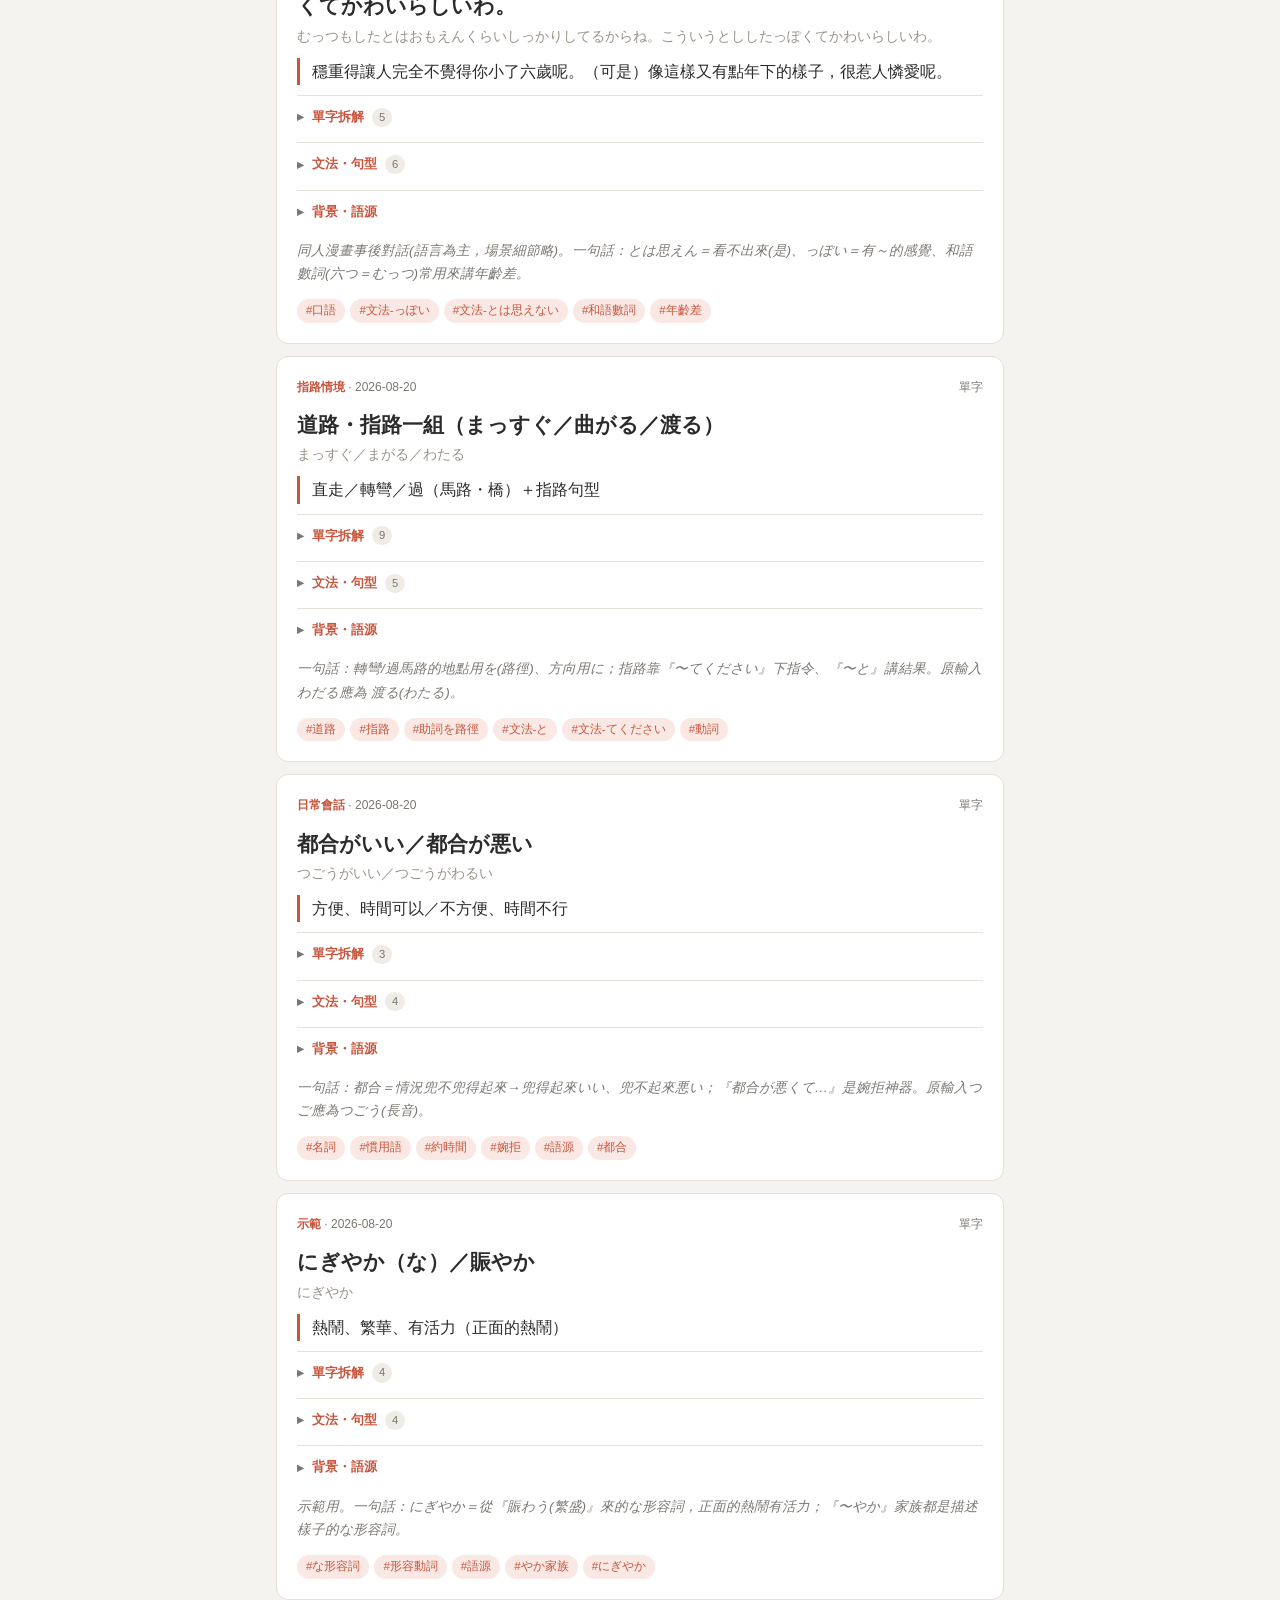
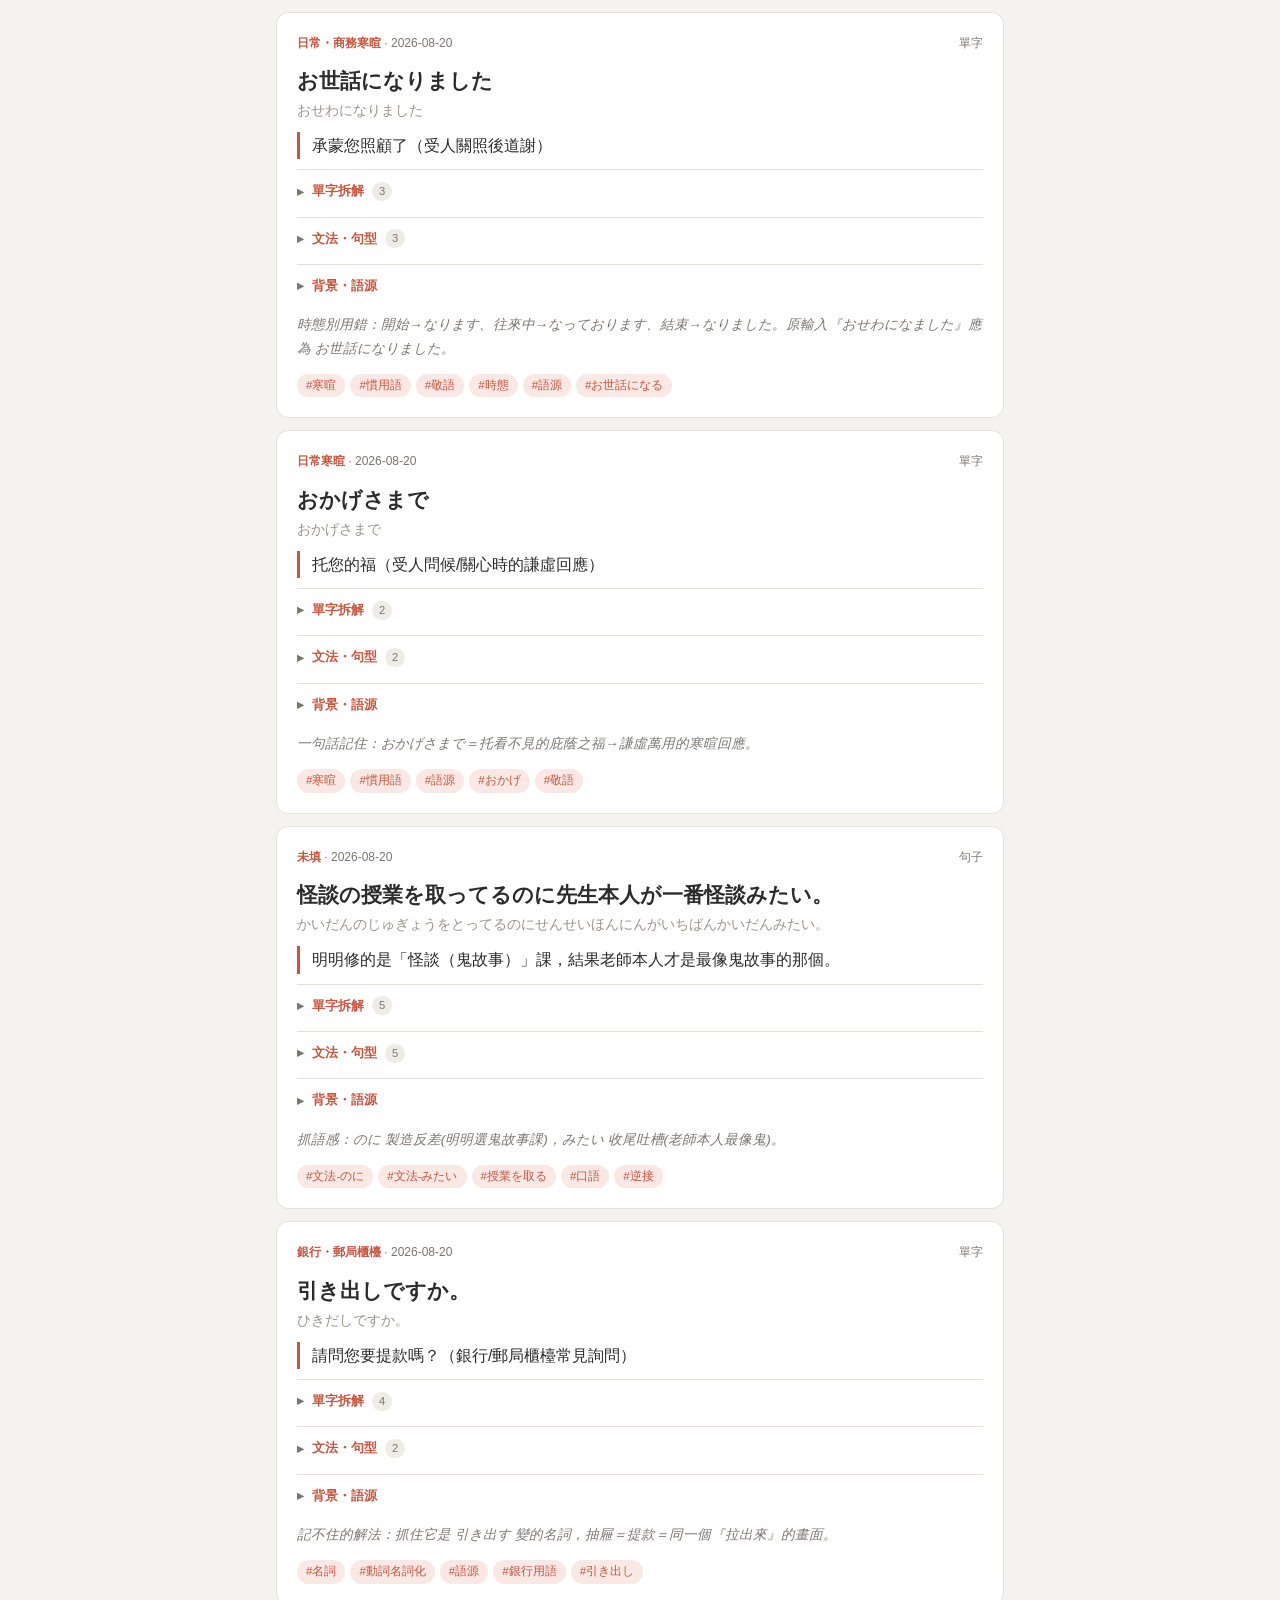
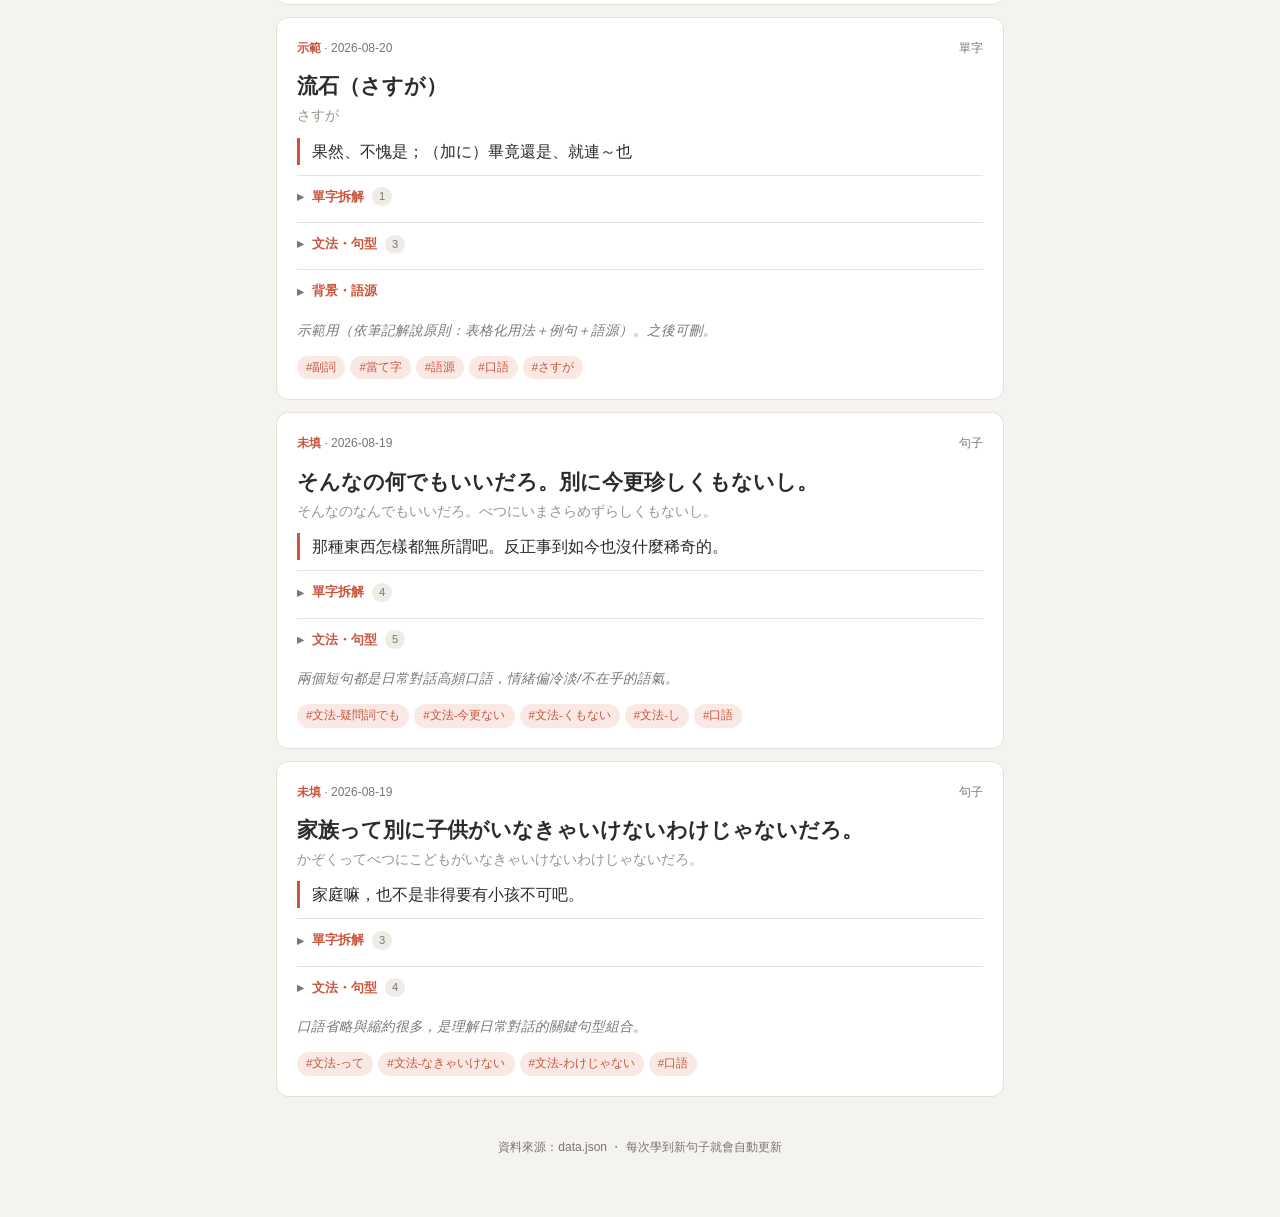
==== commit 08ae8e0c: "問題筆記新增：常混淆片假名的分辨法（含字源表） - ツ・シ・ソ・ン：用「點的位置＋撇的方向」2×2 查表，並對照平假名   し／つ 的收筆方向 - ワ・ク・タ・フ・ヲ：全部以「フ」為底加筆畫 - テ・" ====
--- a/index.html
+++ b/index.html
@@ -269,7 +269,10 @@
   try {
     const res = await fetch("data.json?_=" + Date.now());
     const data = await res.json();
-    ENTRIES = (data.entries || []).slice().reverse(); // 最新在上
+    // 依日期排序（新→舊），不依賴 JSON 檔的擺放順序
+    ENTRIES = (data.entries || []).slice().sort((a, b) =>
+      String(b.date || "").localeCompare(String(a.date || "")) ||
+      String(b.id || "").localeCompare(String(a.id || "")));
   } catch (e) {
     document.getElementById("list").innerHTML =
       '<div class="empty">無法載入 data.json<br>' + e + '</div>';
